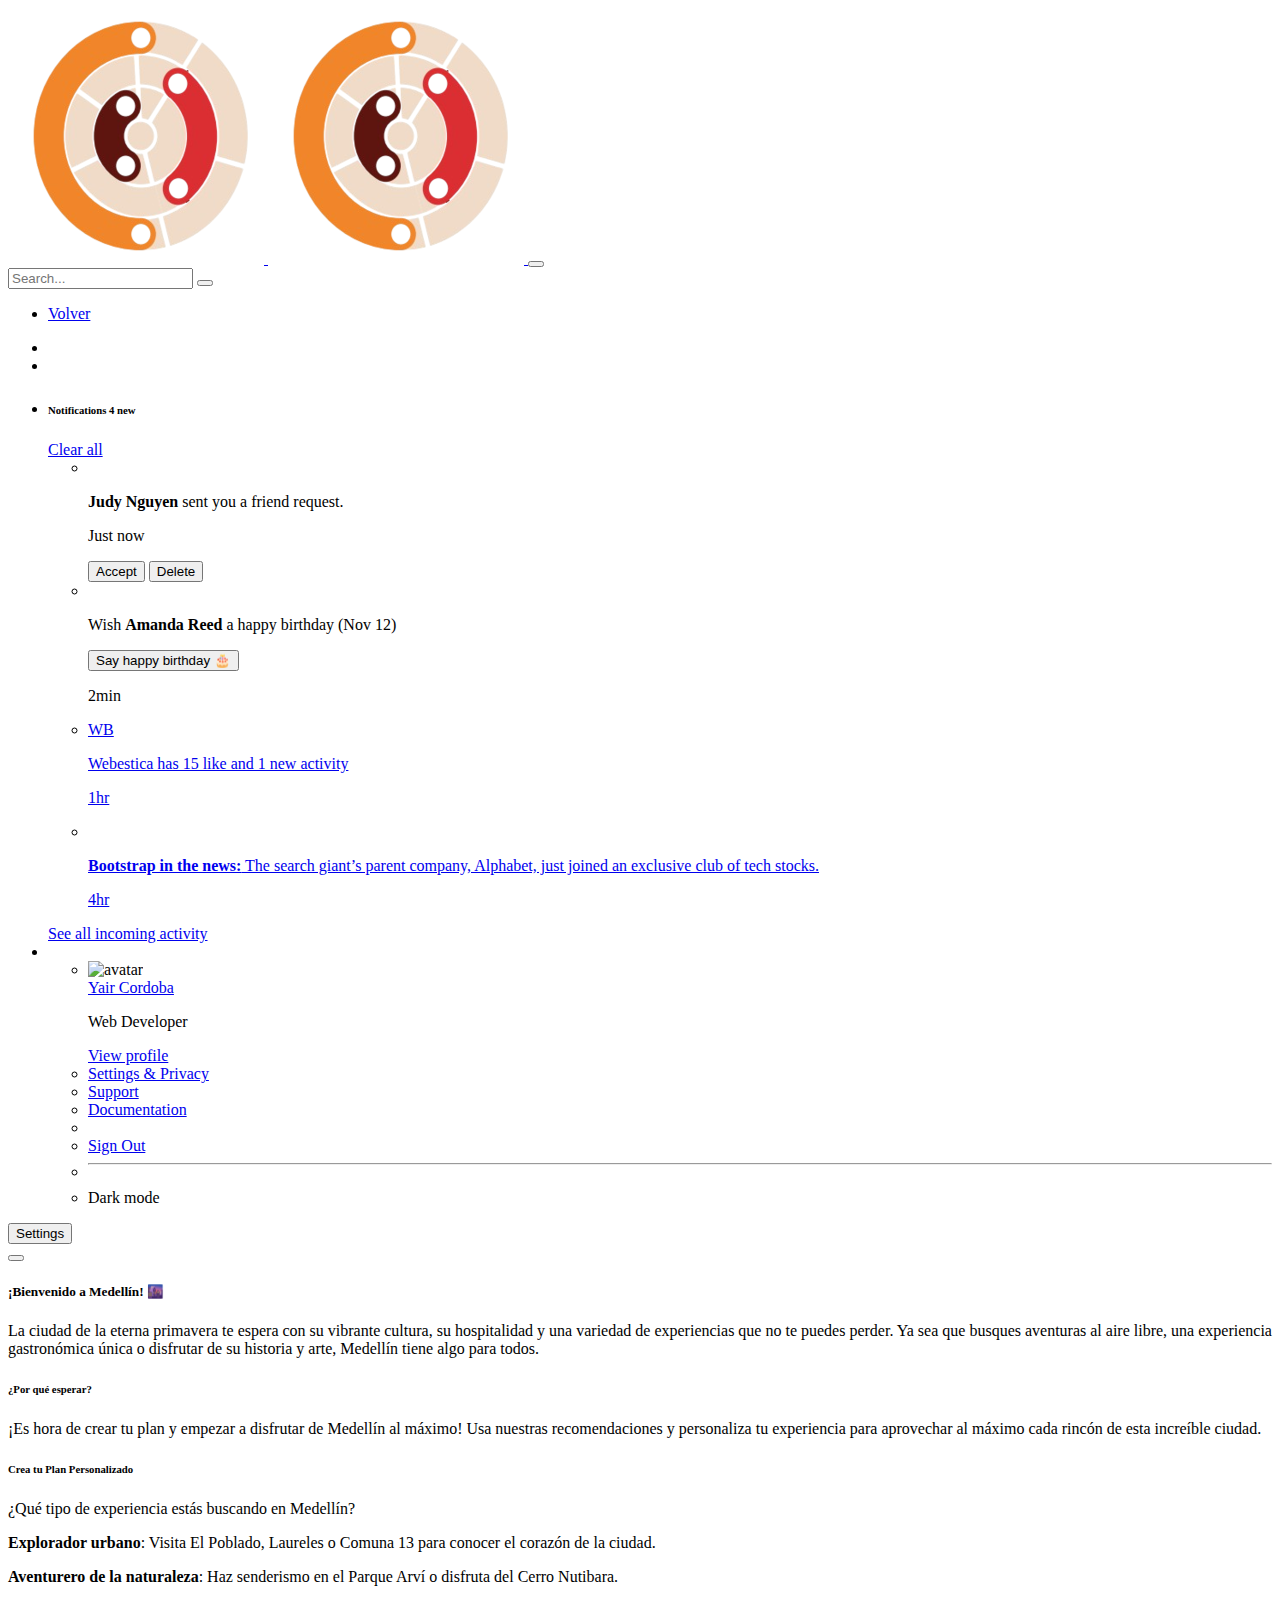
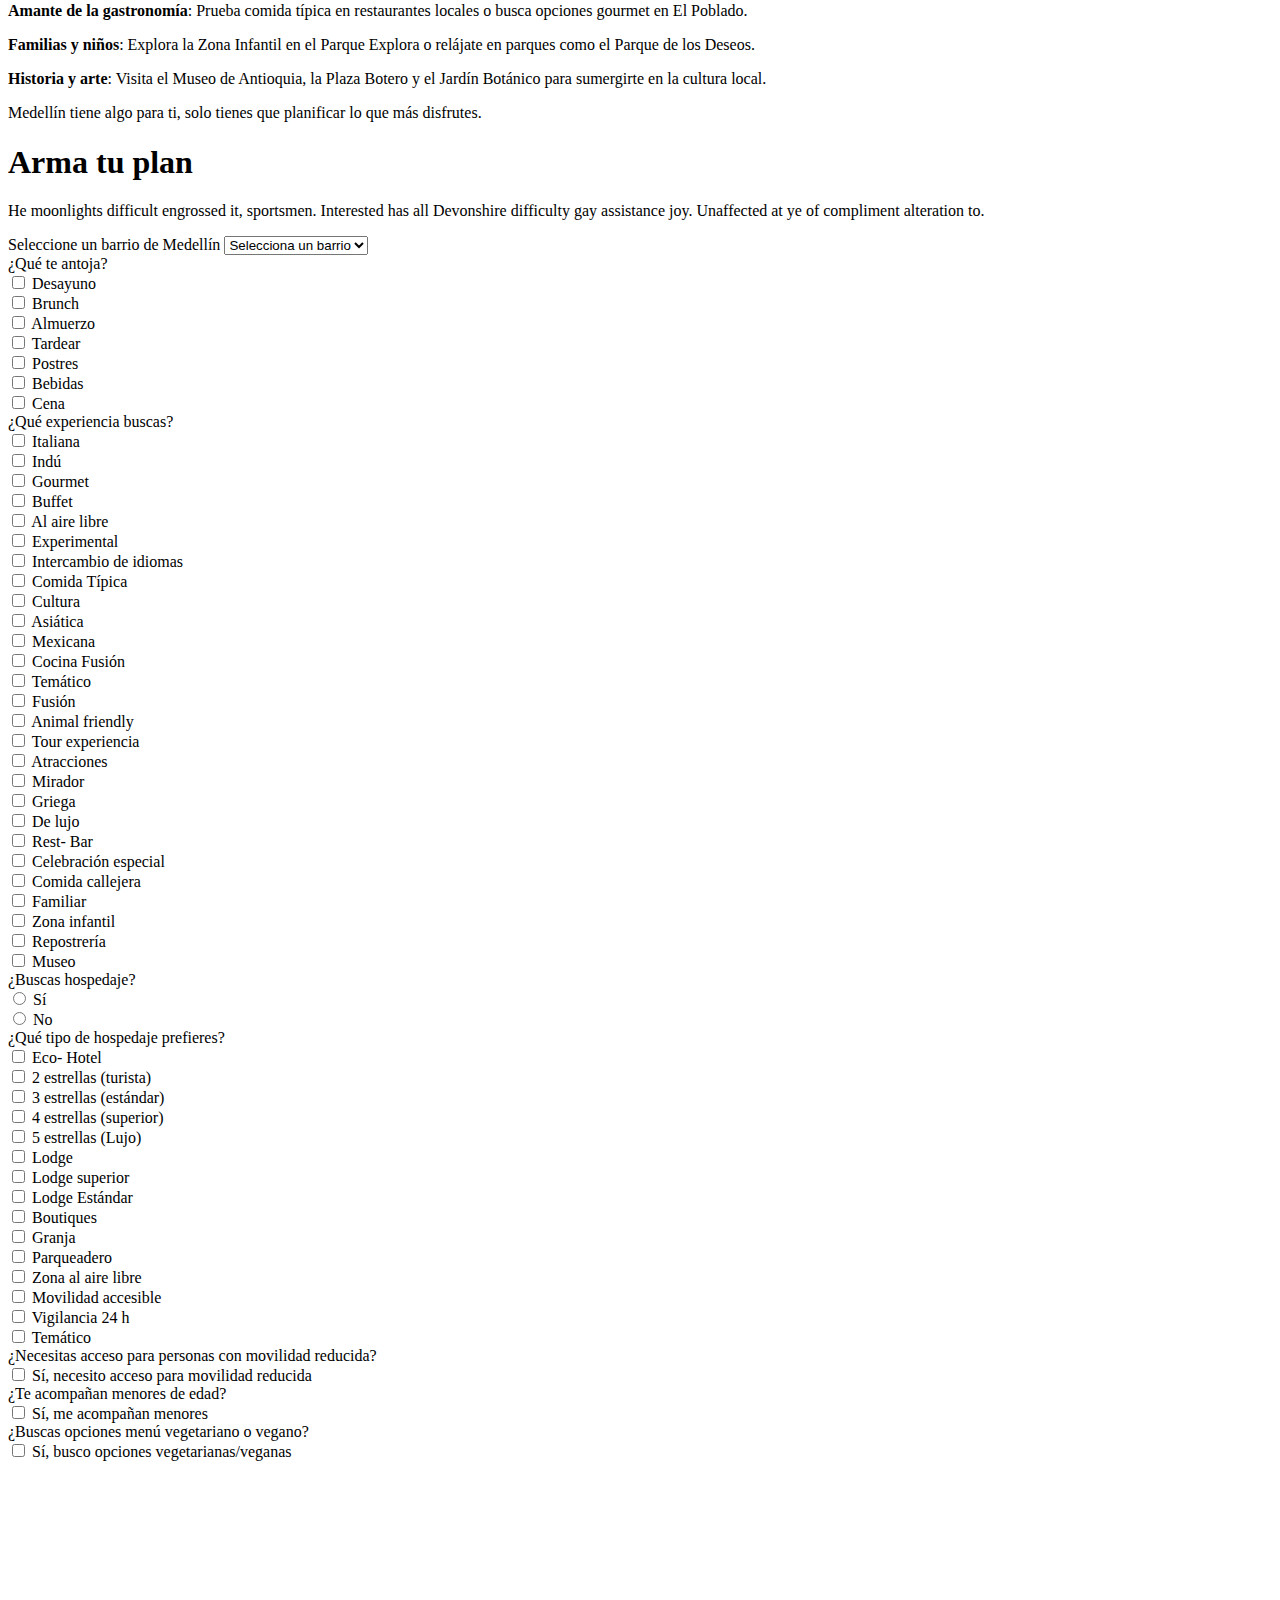
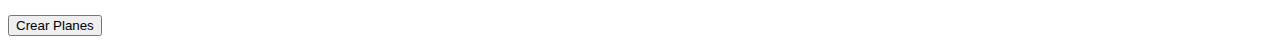
==== settings.html @ 9d6c57d4 "Add files via upload" ====
<!DOCTYPE html>
<html lang="en">

<!-- Mirrored from social.webestica.com/settings.html by HTTrack Website Copier/3.x [XR&CO'2014], Sat, 30 Jul 2022 07:42:07 GMT -->
<head>
	<title>Plan Radar</title>

	<!-- Meta Tags -->
	<meta charset="utf-8">
	<meta name="viewport" content="width=device-width, initial-scale=1, shrink-to-fit=no">
	<meta name="author" content="Webestica.com">
	<meta name="description" content="Bootstrap based News, Magazine and Blog Theme">

	<!-- Favicon -->
	<link rel="shortcut icon" href="image-removebg-preview.ico">

	<!-- Google Font -->
	<link rel="preconnect" href="https://fonts.googleapis.com/">
  <link rel="stylesheet" href="https://fonts.googleapis.com/css2?family=Inter:wght@300;400;500;600;700&amp;display=swap">

	<!-- Plugins CSS -->
	<link rel="stylesheet" type="text/css" href="assets/vendor/font-awesome/css/all.min.css">
	<link rel="stylesheet" type="text/css" href="assets/vendor/bootstrap-icons/bootstrap-icons.css">
	<link rel="stylesheet" type="text/css" href="assets/vendor/choices.js/public/assets/styles/choices.min.css">
  <link rel="stylesheet" type="text/css" href="assets/vendor/dropzone/dist/dropzone.css" />
  <link rel="stylesheet" type="text/css" href="assets/vendor/flatpickr/dist/flatpickr.css" />

  <!-- Theme CSS -->
	<link id="style-switch" rel="stylesheet" type="text/css" href="assets/css/style.css">
    
</head>

<body>

<!-- =======================
Header START -->
<header class="navbar-light fixed-top header-static bg-mode">

	<!-- Logo Nav START -->
	<nav class="navbar navbar-expand-lg">
		<div class="container">
			<!-- Logo START -->
			<a class="navbar-brand" href="admin_dashboard.html">
        <img class="light-mode-item navbar-brand-item" src="image-removebg-preview.ico" alt="logo">
				<img class="dark-mode-item navbar-brand-item" src="image-removebg-preview.ico" alt="logo">
			</a>
			<!-- Logo END -->
			<!-- Responsive navbar toggler -->
			<button class="navbar-toggler ms-auto icon-md btn btn-light p-0" type="button" data-bs-toggle="collapse" data-bs-target="#navbarCollapse" aria-controls="navbarCollapse" aria-expanded="false" aria-label="Toggle navigation">
        <span class="navbar-toggler-animation">
          <span></span>
          <span></span>
          <span></span>
        </span>
      </button>

			<!-- Main navbar START -->
			<div class="collapse navbar-collapse" id="navbarCollapse">

        <!-- Nav Search START -->
        <div class="nav mt-3 mt-lg-0 flex-nowrap align-items-center px-4 px-lg-0">
          <div class="nav-item w-100">
            <form class="rounded position-relative">
              <input class="form-control ps-5 bg-light" type="search" placeholder="Search..." aria-label="Search">
              <button class="btn bg-transparent px-2 py-0 position-absolute top-50 start-0 translate-middle-y" type="submit"><i class="bi bi-search fs-5"> </i></button>
            </form>
          </div>
        </div>
        <!-- Nav Search END -->

				<ul class="navbar-nav navbar-nav-scroll ms-auto">
					<!-- Nav item 1 Demos -->
					<!-- Nav item 2 Pages -->

					<!-- Nav item 4 Mega menu -->
					<li class="nav-item">
						<a class="nav-link" href="admin_dashboard.html">Volver</a>
					</li>
				</ul>
			</div>
			<!-- Main navbar END -->

			<!-- Nav right START -->
			<ul class="nav flex-nowrap align-items-center ms-sm-3 list-unstyled">
				<li class="nav-item ms-2">
				</li>
        <li class="nav-item ms-2">
					<a class="nav-link icon-md btn btn-light p-0" href="settings.html">
						<i class="bi bi-gear-fill fs-6"> </i>
					</a>
				</li>
        <li class="nav-item dropdown ms-2">
					<a class="nav-link icon-md btn btn-light p-0" href="#" id="notifDropdown" role="button" data-bs-toggle="dropdown" aria-expanded="false" data-bs-auto-close="outside">
            <span class="badge-notif animation-blink"></span>
						<i class="bi bi-bell-fill fs-6"> </i>
					</a>
          <div class="dropdown-menu dropdown-animation dropdown-menu-end dropdown-menu-size-md p-0 shadow-lg border-0" aria-labelledby="notifDropdown">
            <div class="card">
              <div class="card-header d-flex justify-content-between align-items-center">
                <h6 class="m-0">Notifications <span class="badge bg-danger bg-opacity-10 text-danger ms-2">4 new</span></h6>
                <a class="small" href="#">Clear all</a>
              </div>
              <div class="card-body p-0">
                <ul class="list-group list-group-flush list-unstyled p-2">
                  <!-- Notif item -->
                  <li>
                    <div class="list-group-item list-group-item-action rounded badge-unread d-flex border-0 mb-1 p-3">
                      <div class="avatar text-center d-none d-sm-inline-block">
                        <img class="avatar-img rounded-circle" src="assets/images/avatar/01.jpg" alt="">
                      </div>
                      <div class="ms-sm-3">
                        <div class=" d-flex">
                        <p class="small mb-2"><b>Judy Nguyen</b> sent you a friend request.</p>
                        <p class="small ms-3 text-nowrap">Just now</p>
                      </div>
                      <div class="d-flex">
                        <button class="btn btn-sm py-1 btn-primary me-2">Accept </button>
                        <button class="btn btn-sm py-1 btn-danger-soft">Delete </button>
                      </div>
                    </div>
                  </div>
                  </li>
                  <!-- Notif item -->
                  <li>
                    <div class="list-group-item list-group-item-action rounded badge-unread d-flex border-0 mb-1 p-3 position-relative">
                      <div class="avatar text-center d-none d-sm-inline-block">
                        <img class="avatar-img rounded-circle" src="assets/images/avatar/02.jpg" alt="">
                      </div>
                      <div class="ms-sm-3 d-flex">
                        <div>
                          <p class="small mb-2">Wish <b>Amanda Reed</b> a happy birthday (Nov 12)</p>
                          <button class="btn btn-sm btn-outline-light py-1 me-2">Say happy birthday 🎂</button>
                        </div>
                        <p class="small ms-3">2min</p>
                      </div>
                    </div>
                  </li>
                  <!-- Notif item -->
                  <li>
                    <a href="#" class="list-group-item list-group-item-action rounded d-flex border-0 mb-1 p-3">
                      <div class="avatar text-center d-none d-sm-inline-block">
                        <div class="avatar-img rounded-circle bg-success"><span class="text-white position-absolute top-50 start-50 translate-middle fw-bold">WB</span></div>
                      </div>
                      <div class="ms-sm-3">
                        <div class="d-flex">
                          <p class="small mb-2">Webestica has 15 like and 1 new activity</p>
                          <p class="small ms-3">1hr</p>
                        </div>
                      </div>
                    </a>
                  </li>
                  <!-- Notif item -->
                  <li>
                    <a href="#" class="list-group-item list-group-item-action rounded d-flex border-0 p-3 mb-1">
                      <div class="avatar text-center d-none d-sm-inline-block">
                        <img class="avatar-img rounded-circle" src="assets/images/logo/12.svg" alt="">
                      </div>
                      <div class="ms-sm-3 d-flex">
                        <p class="small mb-2"><b>Bootstrap in the news:</b> The search giant’s parent company, Alphabet, just joined an exclusive club of tech stocks.</p>
                        <p class="small ms-3">4hr</p>
                      </div>
                    </a>
                  </li>
                </ul>
              </div>
              <div class="card-footer text-center">
                <a href="#" class="btn btn-sm btn-primary-soft">See all incoming activity</a>
              </div>
            </div>
          </div>
				</li>
        <!-- Notification dropdown END -->

        <li class="nav-item ms-2 dropdown">
					<a class="nav-link btn icon-md p-0" href="#" id="profileDropdown" role="button" data-bs-auto-close="outside" data-bs-display="static" data-bs-toggle="dropdown" aria-expanded="false">
						<img class="avatar-img rounded-2" src="assets/images/avatar/07.jpg" alt="">
					</a>
          <ul class="dropdown-menu dropdown-animation dropdown-menu-end pt-3 small me-md-n3" aria-labelledby="profileDropdown">
            <!-- Profile info -->
            <li class="px-3">
              <div class="d-flex align-items-center position-relative">
                <!-- Avatar -->
                <div class="avatar me-3">
                  <img class="avatar-img rounded-circle" src="assets/images/avatar/07.jpg" alt="avatar">
                </div>
                <div>
                  <a class="h6 stretched-link" href="#">Yair Cordoba</a>
                  <p class="small m-0">Web Developer</p>
                </div>
              </div>
              <a class="dropdown-item btn btn-primary-soft btn-sm my-2 text-center" href="#">View profile</a>
            </li>
            <!-- Links -->
            <li><a class="dropdown-item" href="#"><i class="bi bi-gear fa-fw me-2"></i>Settings & Privacy</a></li>
            <li> 
              <a class="dropdown-item" href="#" target="_blank">
                <i class="fa-fw bi bi-life-preserver me-2"></i>Support
              </a> 
            </li>
            <li> 
              <a class="dropdown-item" href="#" target="_blank">
                <i class="fa-fw bi bi-card-text me-2"></i>Documentation
              </a> 
            </li>
            <li class="dropdown-divider"></li>
            <li><a class="dropdown-item bg-danger-soft-hover" href="#"><i class="bi bi-power fa-fw me-2"></i>Sign Out</a></li>
            <li> <hr class="dropdown-divider"></li>
            <!-- Dark mode switch START -->
            <li>
              <div class="modeswitch-wrap" id="darkModeSwitch">
                <div class="modeswitch-item">
                  <div class="modeswitch-icon"></div>
                </div>
                <span>Dark mode</span>
              </div>
            </li> 
            <!-- Dark mode switch END -->
          </ul>
				</li>
			  <!-- Profile START -->
        
			</ul>
			<!-- Nav right END -->
		</div>
	</nav>
	<!-- Logo Nav END -->
</header>
<!-- =======================
Header END -->

<!-- **************** MAIN CONTENT START **************** -->
<main>
  <!-- Container START -->
  <div class="container">
    <div class="row">

      <!-- Sidenav START -->
      <div class="col-lg-3">

        <!-- Advanced filter responsive toggler START -->
				<!-- Divider -->
				<div class="d-flex align-items-center mb-4 d-lg-none">
					<button class="border-0 bg-transparent" type="button" data-bs-toggle="offcanvas" data-bs-target="#offcanvasNavbar" aria-controls="offcanvasNavbar">
						<i class="btn btn-primary fw-bold fa-solid fa-sliders"></i>
            <span class="h6 mb-0 fw-bold d-lg-none ms-2">Settings</span>
					</button>
				</div>
				<!-- Advanced filter responsive toggler END -->

        <nav class="navbar navbar-light navbar-expand-lg mx-0">
          <div class="offcanvas offcanvas-start" tabindex="-1" id="offcanvasNavbar">
            <!-- Offcanvas header -->
						<div class="offcanvas-header">
							<button type="button" class="btn-close text-reset ms-auto" data-bs-dismiss="offcanvas" aria-label="Close"></button>
						</div>

            <!-- Offcanvas body -->
            <div class="offcanvas-body p-0">
              <!-- Card START -->
              <div class="card w-100">
                <!-- Card body START -->
                <div class="card-body">
                  <h5 class="card-title">¡Bienvenido a Medellín! 🌆</h5>
                  <p>La ciudad de la eterna primavera te espera con su vibrante cultura, su hospitalidad y una variedad de experiencias que no te puedes perder. Ya sea que busques aventuras al aire libre, una experiencia gastronómica única o disfrutar de su historia y arte, Medellín tiene algo para todos.</p>
                  <h6>¿Por qué esperar?</h6>
                  <p>¡Es hora de crear tu plan y empezar a disfrutar de Medellín al máximo! Usa nuestras recomendaciones y personaliza tu experiencia para aprovechar al máximo cada rincón de esta increíble ciudad.</p>
                <!-- Side Nav START -->
                  
                <!-- Side Nav END -->

              </div>
              <!-- Card body END -->
              <!-- Card footer -->
              <div class="card-footer text-center py-2">
                <h6>Crea tu Plan Personalizado</h6>
<p>¿Qué tipo de experiencia estás buscando en Medellín?</p>

<p><strong>Explorador urbano</strong>: Visita El Poblado, Laureles o Comuna 13 para conocer el corazón de la ciudad.</p>
<p><strong>Aventurero de la naturaleza</strong>: Haz senderismo en el Parque Arví o disfruta del Cerro Nutibara.</p>
<p><strong>Amante de la gastronomía</strong>: Prueba comida típica en restaurantes locales o busca opciones gourmet en El Poblado.</p>
<p><strong>Familias y niños</strong>: Explora la Zona Infantil en el Parque Explora o relájate en parques como el Parque de los Deseos.</p>
<p><strong>Historia y arte</strong>: Visita el Museo de Antioquia, la Plaza Botero y el Jardín Botánico para sumergirte en la cultura local.</p>

<p>Medellín tiene algo para ti, solo tienes que planificar lo que más disfrutes.</p>

              </div>
              </div>
            <!-- Card END -->
            </div>
            <!-- Offcanvas body -->

            <!-- Helper link START -->
            <!-- Helper link END -->
            <!-- Copyright -->
          
          </div>
        </nav>
      </div>
      <!-- Sidenav END -->

        <!-- Main content START -->
        <div class="col-lg-6 vstack gap-4">
          <!-- Setting Tab content START -->
          <div class="tab-content py-0 mb-0">

            <!-- Account setting tab START -->
            <div class="tab-pane show active fade" id="nav-setting-tab-1">
              <!-- Account settings START -->
              <div class="card mb-4">
                
                <!-- Title START -->
                <div class="card-header border-0 pb-0">
                  <h1 class="h5 card-title">Arma tu plan</h1>
                  <p class="mb-0">He moonlights difficult engrossed it, sportsmen. Interested has all Devonshire difficulty gay assistance joy. Unaffected at ye of compliment alteration to.</p>
                </div>
                <!-- Card header START -->
                <!-- Card body START -->
                <div class="card-body">
                  <!-- Form settings START -->
                  <form class="row g-3">    
                    <!-- Birthday -->
                    <div class="col-sm-6">
                      <label class="form-label">Seleccione un barrio de Medellín</label>
                      <select class="form-select" id="barrios" onchange="mostrarEnMapa()">
                          <option value="">Selecciona un barrio</option>
                          <option value="El Poblado">El Poblado</option>
                          <option value="Laureles">Laureles</option>
                          <option value="Envigado">Envigado</option>
                          <option value="Belen">Belen</option>
                          <option value="Robledo">Robledo</option>
                          <option value="Sabaneta">Sabaneta</option>
                          <option value="Guayabal">Guayabal</option>
                          <option value="Comuna 13">Comuna 13</option>
                          <option value="Centro">Centro</option>
                          <option value="Castilla">Castilla</option>
                      </select>
                  </div>
                    <div class="col-12">
                      <label class="form-label">¿Qué te antoja?</label>
                      <div class="form-check">
                        <input class="form-check-input" type="checkbox" value="Desayuno" id="Desayuno">
                        <label class="form-check-label" for="Desayuno">Desayuno</label>
                      </div>
                      <div class="form-check">
                        <input class="form-check-input" type="checkbox" value="Brunch" id="Brunch">
                        <label class="form-check-label" for="Brunch">Brunch</label>
                      </div>
                      <div class="form-check">
                        <input class="form-check-input" type="checkbox" value="Almuerzo" id="Almuerzo">
                        <label class="form-check-label" for="Almuerzo">Almuerzo</label>
                      </div>
                      <div class="form-check">
                        <input class="form-check-input" type="checkbox" value="Tardear" id="Tardear">
                        <label class="form-check-label" for="Tardear">Tardear</label>
                      </div>
                      <div class="form-check">
                        <input class="form-check-input" type="checkbox" value="Postres" id="Postres">
                        <label class="form-check-label" for="Postres">Postres</label>
                      </div>
                      <div class="form-check">
                        <input class="form-check-input" type="checkbox" value="Bebidas" id="Bebidas">
                        <label class="form-check-label" for="Bebidas">Bebidas</label>
                      </div>
                      <div class="form-check">
                        <input class="form-check-input" type="checkbox" value="Cena" id="Cena">
                        <label class="form-check-label" for="Cena">Cena</label>
                      </div>
                    </div>
                    <div class="col-12">
                      <label class="form-label">¿Qué experiencia buscas?</label>
                      <div class="row">
                        <div class="col-md-4">
                          <div class="form-check">
                            <input class="form-check-input" type="checkbox" value="Italiana" id="Italiana">
                            <label class="form-check-label" for="Italiana">Italiana</label>
                          </div>
                          <div class="form-check">
                            <input class="form-check-input" type="checkbox" value="Indú" id="Indú">
                            <label class="form-check-label" for="Indú">Indú</label>
                          </div>
                          <div class="form-check">
                            <input class="form-check-input" type="checkbox" value="Gourmet" id="Gourmet">
                            <label class="form-check-label" for="Gourmet">Gourmet</label>
                          </div>
                          <div class="form-check">
                            <input class="form-check-input" type="checkbox" value="Buffet" id="Buffet">
                            <label class="form-check-label" for="Buffet">Buffet</label>
                          </div>
                          <div class="form-check">
                            <input class="form-check-input" type="checkbox" value="Al aire libre" id="AlAireLibre">
                            <label class="form-check-label" for="AlAireLibre">Al aire libre</label>
                          </div>
                          <div class="form-check">
                            <input class="form-check-input" type="checkbox" value="Experimental" id="Experimental">
                            <label class="form-check-label" for="Experimental">Experimental</label>
                          </div>
                          <div class="form-check">
                            <input class="form-check-input" type="checkbox" value="Intercambio de idiomas" id="IntercambioDeIdiomas">
                            <label class="form-check-label" for="IntercambioDeIdiomas">Intercambio de idiomas</label>
                          </div>
                          <div class="form-check">
                            <input class="form-check-input" type="checkbox" value="Comida Típica" id="ComidaTipica">
                            <label class="form-check-label" for="ComidaTipica">Comida Típica</label>
                          </div>
                          <div class="form-check">
                            <input class="form-check-input" type="checkbox" value="Cultura" id="Cultura">
                            <label class="form-check-label" for="Cultura">Cultura</label>
                          </div>
                        </div>
                    
                        <div class="col-md-4">
                          <div class="form-check">
                            <input class="form-check-input" type="checkbox" value="Asiática" id="Asiatica">
                            <label class="form-check-label" for="Asiatica">Asiática</label>
                          </div>
                          <div class="form-check">
                            <input class="form-check-input" type="checkbox" value="Mexicana" id="Mexicana">
                            <label class="form-check-label" for="Mexicana">Mexicana</label>
                          </div>
                          <div class="form-check">
                            <input class="form-check-input" type="checkbox" value="Cocina Fusión" id="CocinaFusion">
                            <label class="form-check-label" for="CocinaFusion">Cocina Fusión</label>
                          </div>
                          <div class="form-check">
                            <input class="form-check-input" type="checkbox" value="Temático" id="Tematico">
                            <label class="form-check-label" for="Tematico">Temático</label>
                          </div>
                          <div class="form-check">
                            <input class="form-check-input" type="checkbox" value="Fusión" id="Fusion">
                            <label class="form-check-label" for="Fusion">Fusión</label>
                          </div>
                          <div class="form-check">
                            <input class="form-check-input" type="checkbox" value="Animal friendly" id="AnimalFriendly">
                            <label class="form-check-label" for="AnimalFriendly">Animal friendly</label>
                          </div>
                          <div class="form-check">
                            <input class="form-check-input" type="checkbox" value="Tour experiencia" id="TourExperiencia">
                            <label class="form-check-label" for="TourExperiencia">Tour experiencia</label>
                          </div>
                          <div class="form-check">
                            <input class="form-check-input" type="checkbox" value="Atracciones" id="Atracciones">
                            <label class="form-check-label" for="Atracciones">Atracciones</label>
                          </div>
                          <div class="form-check">
                            <input class="form-check-input" type="checkbox" value="Mirador" id="Mirador">
                            <label class="form-check-label" for="Mirador">Mirador</label>
                          </div>
                        </div>
                    
                        <div class="col-md-4">
                          <div class="form-check">
                            <input class="form-check-input" type="checkbox" value="Griega" id="Griega">
                            <label class="form-check-label" for="Griega">Griega</label>
                          </div>
                          <div class="form-check">
                            <input class="form-check-input" type="checkbox" value="De lujo" id="DeLujo">
                            <label class="form-check-label" for="DeLujo">De lujo</label>
                          </div>
                          <div class="form-check">
                            <input class="form-check-input" type="checkbox" value="Rest- Bar" id="RestBar">
                            <label class="form-check-label" for="RestBar">Rest- Bar</label>
                          </div>
                          <div class="form-check">
                            <input class="form-check-input" type="checkbox" value="Celebración especial" id="CelebracionEspecial">
                            <label class="form-check-label" for="CelebracionEspecial">Celebración especial</label>
                          </div>
                          <div class="form-check">
                            <input class="form-check-input" type="checkbox" value="Comida callejera" id="ComidaCallejera">
                            <label class="form-check-label" for="ComidaCallejera">Comida callejera</label>
                          </div>
                          <div class="form-check">
                            <input class="form-check-input" type="checkbox" value="Familiar" id="Familiar">
                            <label class="form-check-label" for="Familiar">Familiar</label>
                          </div>
                          <div class="form-check">
                            <input class="form-check-input" type="checkbox" value="Zona infantil" id="ZonaInfantil">
                            <label class="form-check-label" for="ZonaInfantil">Zona infantil</label>
                          </div>
                          <div class="form-check">
                            <input class="form-check-input" type="checkbox" value="Repostrería" id="Repostreria">
                            <label class="form-check-label" for="Repostreria">Repostrería</label>
                          </div>
                          <div class="form-check">
                            <input class="form-check-input" type="checkbox" value="Museo" id="Museo">
                            <label class="form-check-label" for="Museo">Museo</label>
                          </div>
                        </div>
                      </div>
                    </div>
                    <div class="col-12">
                      <label class="form-label">¿Buscas hospedaje?</label>
                      <div class="form-check">
                        <input class="form-check-input" type="radio" name="hospedaje" id="hospedajeSi" value="Si">
                        <label class="form-check-label" for="hospedajeSi">Sí</label>
                      </div>
                      <div class="form-check">
                        <input class="form-check-input" type="radio" name="hospedaje" id="hospedajeNo" value="No">
                        <label class="form-check-label" for="hospedajeNo">No</label>
                      </div>
                    </div>
                    <div class="col-12">
                      <label class="form-label">¿Qué tipo de hospedaje prefieres?</label>
                      <div class="row">
                        <div class="col-md-4">
                          <div class="form-check">
                            <input class="form-check-input" type="checkbox" value="Eco- Hotel" id="ecoHotel">
                            <label class="form-check-label" for="ecoHotel">Eco- Hotel</label>
                          </div>
                          <div class="form-check">
                            <input class="form-check-input" type="checkbox" value="2 estrellas (turista)" id="2Estrellas">
                            <label class="form-check-label" for="2Estrellas">2 estrellas (turista)</label>
                          </div>
                          <div class="form-check">
                            <input class="form-check-input" type="checkbox" value="3 estrellas (estandar)" id="3Estrellas">
                            <label class="form-check-label" for="3Estrellas">3 estrellas (estándar)</label>
                          </div>
                          <div class="form-check">
                            <input class="form-check-input" type="checkbox" value="4 estrellas (superior)" id="4Estrellas">
                            <label class="form-check-label" for="4Estrellas">4 estrellas (superior)</label>
                          </div>
                          <div class="form-check">
                            <input class="form-check-input" type="checkbox" value="5 estrellas (Lujo)" id="5Estrellas">
                            <label class="form-check-label" for="5Estrellas">5 estrellas (Lujo)</label>
                          </div>
                        </div>
                        <div class="col-md-4">
                          <div class="form-check">
                            <input class="form-check-input" type="checkbox" value="Lodge" id="lodge">
                            <label class="form-check-label" for="lodge">Lodge</label>
                          </div>
                          <div class="form-check">
                            <input class="form-check-input" type="checkbox" value="Lodge superior" id="lodgeSuperior">
                            <label class="form-check-label" for="lodgeSuperior">Lodge superior</label>
                          </div>
                          <div class="form-check">
                            <input class="form-check-input" type="checkbox" value="Lodge Estándar" id="lodgeEstandar">
                            <label class="form-check-label" for="lodgeEstandar">Lodge Estándar</label>
                          </div>
                          <div class="form-check">
                            <input class="form-check-input" type="checkbox" value="Boutiques" id="boutiques">
                            <label class="form-check-label" for="boutiques">Boutiques</label>
                          </div>
                          <div class="form-check">
                            <input class="form-check-input" type="checkbox" value="Granja" id="granja">
                            <label class="form-check-label" for="granja">Granja</label>
                          </div>
                        </div>
                        <div class="col-md-4">
                          <div class="form-check">
                            <input class="form-check-input" type="checkbox" value="Parqueadero" id="parqueadero">
                            <label class="form-check-label" for="parqueadero">Parqueadero</label>
                          </div>
                          <div class="form-check">
                            <input class="form-check-input" type="checkbox" value="Zona al aire libre" id="zonaAireLibre">
                            <label class="form-check-label" for="zonaAireLibre">Zona al aire libre</label>
                          </div>
                          <div class="form-check">
                            <input class="form-check-input" type="checkbox" value="Movilidad accesible" id="movilidadAccesible">
                            <label class="form-check-label" for="movilidadAccesible">Movilidad accesible</label>
                          </div>
                          <div class="form-check">
                            <input class="form-check-input" type="checkbox" value="Vigilancia 24 h" id="vigilancia24h">
                            <label class="form-check-label" for="vigilancia24h">Vigilancia 24 h</label>
                          </div>
                          <div class="form-check">
                            <input class="form-check-input" type="checkbox" value="Temático" id="tematico">
                            <label class="form-check-label" for="tematico">Temático</label>
                          </div>
                        </div>
                      </div>
                    </div>
                     
                                        
                    <!-- Allow checkbox -->
                    <div class="col-12">
                      <label class="form-label">¿Necesitas acceso para personas con movilidad reducida?</label>
                      <div class="form-check">
                        <input class="form-check-input" type="checkbox" value="AccesoMovilidad" id="AccesoMovilidad">
                        <label class="form-check-label" for="AccesoMovilidad">Sí, necesito acceso para movilidad reducida</label>
                      </div>
                    </div>
                    
                    <div class="col-12">
                      <label class="form-label">¿Te acompañan menores de edad?</label>
                      <div class="form-check">
                        <input class="form-check-input" type="checkbox" value="MenoresEdad" id="MenoresEdad">
                        <label class="form-check-label" for="MenoresEdad">Sí, me acompañan menores</label>
                      </div>
                    </div>
                    
                    <div class="col-12">
                      <label class="form-label">¿Buscas opciones menú vegetariano o vegano?</label>
                      <div class="form-check">
                        <input class="form-check-input" type="checkbox" value="VeganoVegetariano" id="VeganoVegetariano">
                        <label class="form-check-label" for="VeganoVegetariano">Sí, busco opciones vegetarianas/veganas</label>
                      </div>
                    </div>
          
                  <!-- Mapa con iframe -->
                  <div class="col-sm-12 col-xl-6">
                      <div class="bg-light rounded h-500 p-4">
                          <iframe id="google-map" class="position-relative rounded w-100 h-100"
                              src="https://www.google.com/maps/embed?pb=!1m18!1m12!1m3!1d3947.412113542764!2d-75.56476279999999!3d6.25184!2m3!1f0!2f0!3f0!3m2!1i1024!2i768!4f13.1!3m3!1m2!1s0x8e42d0eb30b01751%3A0x441c5d474f6db507!2sMedell%C3%ADn%2C%20Antioquia%2C%20Colombia!5e0!3m2!1sen!2sus!4v1675776760977!5m2!1sen!2sus"
                              frameborder="0" style="border:0;" allowfullscreen="" aria-hidden="false" tabindex="0"></iframe>
                      </div>
                  </div>
              </div>
          
              <!-- Script para actualizar el iframe -->
              <script>
                  // Función que actualiza el mapa con el barrio seleccionado
                  function mostrarEnMapa() {
                      const barrioSeleccionado = document.getElementById("barrios").value;
          
                      // Definir las coordenadas de los barrios de Medellín
                      const barrios = {
                          "El Poblado": "6.2088,-75.5697",
                          "Laureles": "6.2500,-75.5895",
                          "Envigado": "6.1700,-75.5819",
                          "Belen": "6.2286,-75.5736",
                          "Robledo": "6.3100,-75.5635",
                          "Sabaneta": "6.1600,-75.6102",
                          "Guayabal": "6.2047,-75.5740",
                          "Comuna 13": "6.2550,-75.5889",
                          "Centro": "6.2442,-75.5747",
                          "Castilla": "6.2884,-75.5584"
                      };
          
                      // Si se seleccionó un barrio, actualizar el iframe
                      if (barrios[barrioSeleccionado]) {
                          const coords = barrios[barrioSeleccionado].split(',');
          
                          // URL del iframe con la ubicación del barrio seleccionado
                          const iframeUrl = `https://www.google.com/maps/embed?pb=!1m18!1m12!1m3!1d3947.412113542764!2d${coords[1]}!3d${coords[0]}!2m3!1f0!2f0!3f0!3m2!1i1024!2i768!4f13.1!3m3!1m2!1s0x8e42d0eb30b01751%3A0x441c5d474f6db507!2s${encodeURIComponent(barrioSeleccionado)}!5e0!3m2!1sen!2sus!4v1675776760977!5m2!1sen!2sus`;
          
                          // Actualiza el src del iframe
                          document.getElementById("google-map").src = iframeUrl;
                      }
                  }
              </script>
                    <!-- Button  -->
                    <div class="col-12 text-end">
                      <button type="submit" class="btn btn-primary mb-0">Crear Planes</button>
                    </div>
                  </form>
                  <!-- Settings END -->
                </div>
              </div>
              <!-- Card END -->
            </div>
            <!-- Account setting tab END -->

            <!-- Notification tab START -->
            
              <!-- Card body END -->
              <!-- Button save -->
              <div class="card-footer pt-0 text-end border-0">
                
              </div>
            </div>
              <!-- Notification END -->
            </div>
            <!-- Notification tab END -->

            
</div>
<!-- Modal login activity END -->

  <!-- =======================
JS libraries, plugins and custom scripts -->

<!-- Bootstrap JS -->
<script src="assets/vendor/bootstrap/dist/js/bootstrap.bundle.min.js"></script>

<!-- Vendors -->
<script src="assets/vendor/choices.js/public/assets/scripts/choices.min.js"></script>
<script src="assets/vendor/dropzone/dist/dropzone.js"></script>
<script src="assets/vendor/flatpickr/dist/flatpickr.min.js"></script>
<script src="assets/vendor/pswmeter/pswmeter.min.js"></script>

<!-- Template Functions -->
<script src="assets/js/functions.js"></script>
  
</body>

<!-- Mirrored from social.webestica.com/settings.html by HTTrack Website Copier/3.x [XR&CO'2014], Sat, 30 Jul 2022 07:42:08 GMT -->
</html>
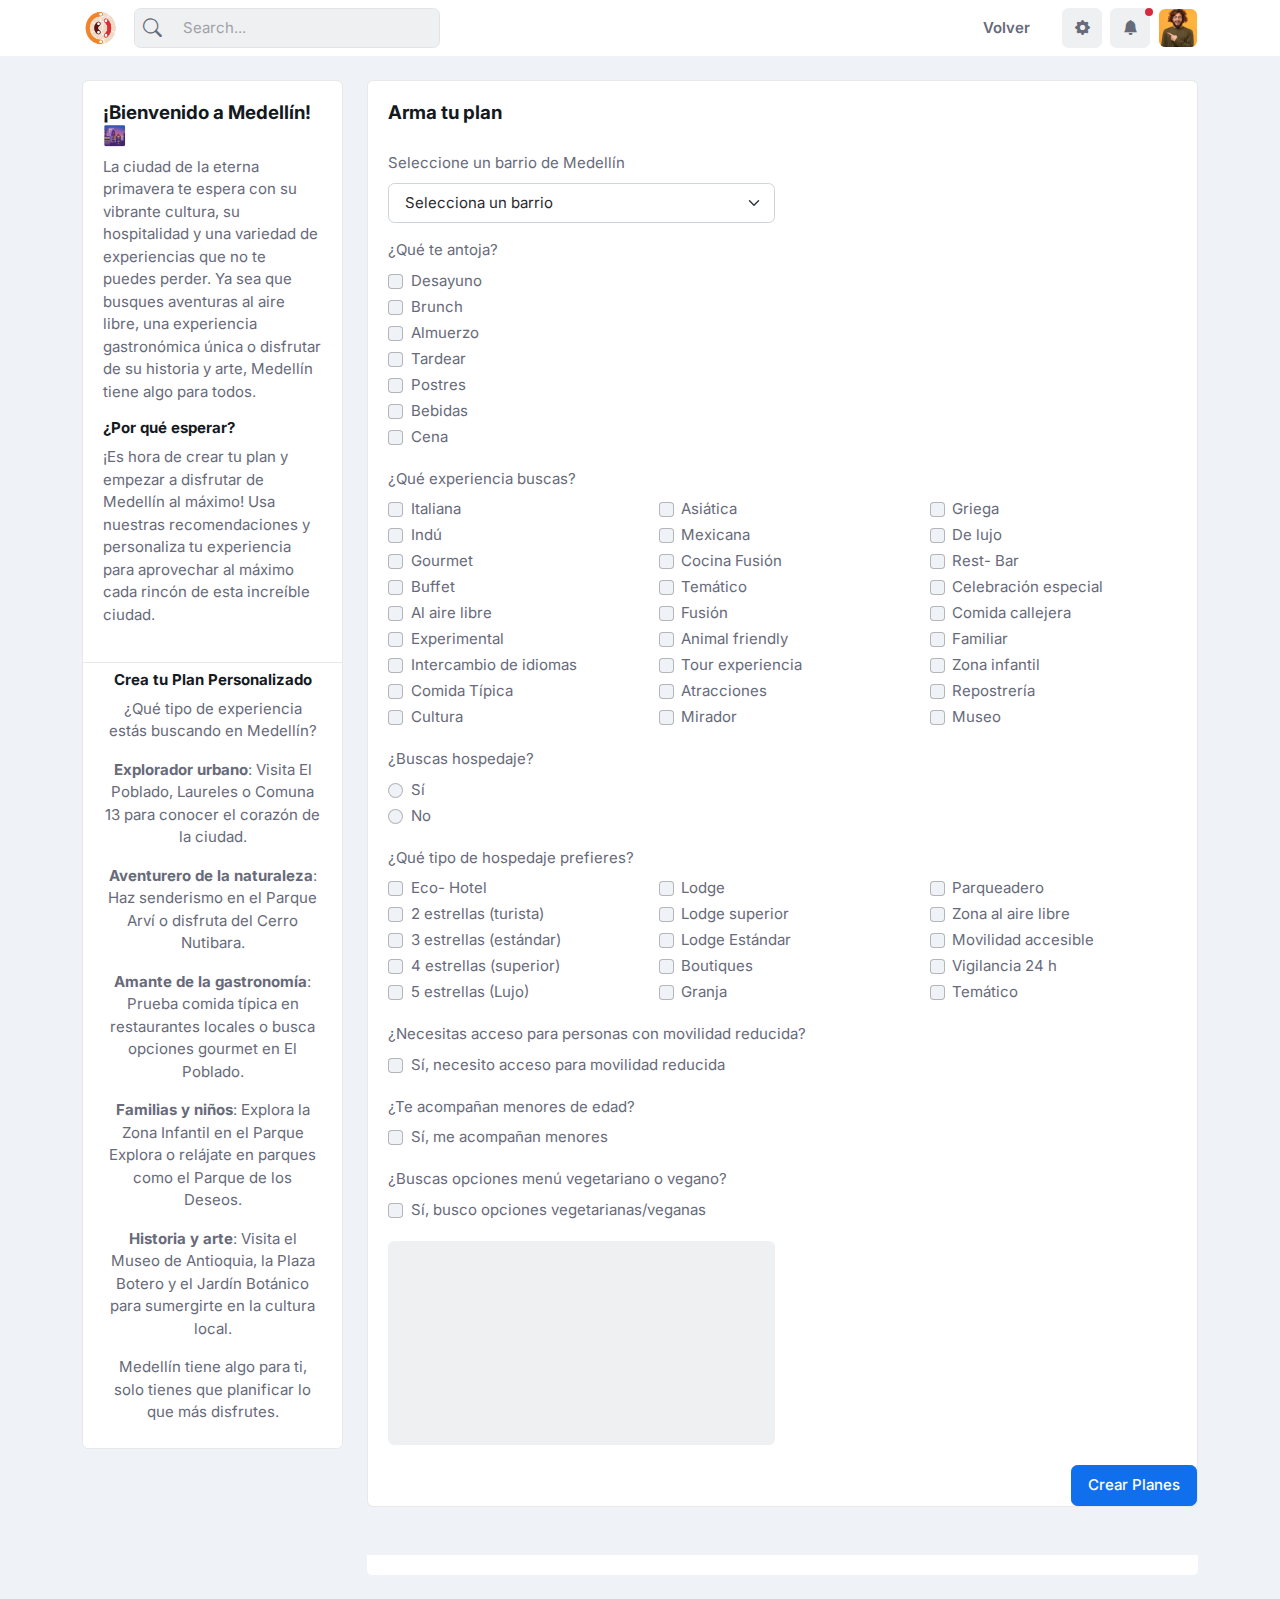
==== commit 1cea7d3e: "Update settings.html" ====
--- a/settings.html
+++ b/settings.html
@@ -311,7 +311,7 @@
                 <!-- Title START -->
                 <div class="card-header border-0 pb-0">
                   <h1 class="h5 card-title">Arma tu plan</h1>
-                  <p class="mb-0">He moonlights difficult engrossed it, sportsmen. Interested has all Devonshire difficulty gay assistance joy. Unaffected at ye of compliment alteration to.</p>
+                  <p class="mb-0"></p>
                 </div>
                 <!-- Card header START -->
                 <!-- Card body START -->
@@ -684,4 +684,4 @@
 </body>
 
 <!-- Mirrored from social.webestica.com/settings.html by HTTrack Website Copier/3.x [XR&CO'2014], Sat, 30 Jul 2022 07:42:08 GMT -->
-</html>+</html>
--- a/assets/vendor/font-awesome/css/all.min.css
+++ b/assets/vendor/font-awesome/css/all.min.css
@@ -0,0 +1,6 @@
+/*!
+ * Font Awesome Free 6.1.1 by @fontawesome - https://fontawesome.com
+ * License - https://fontawesome.com/license/free (Icons: CC BY 4.0, Fonts: SIL OFL 1.1, Code: MIT License)
+ * Copyright 2022 Fonticons, Inc.
+ */
+.fa{font-family:var(--fa-style-family,"Font Awesome 6 Free");font-weight:var(--fa-style,900)}.fa,.fa-brands,.fa-duotone,.fa-light,.fa-regular,.fa-solid,.fa-thin,.fab,.fad,.fal,.far,.fas,.fat{-moz-osx-font-smoothing:grayscale;-webkit-font-smoothing:antialiased;display:var(--fa-display,inline-block);font-style:normal;font-variant:normal;line-height:1;text-rendering:auto}.fa-1x{font-size:1em}.fa-2x{font-size:2em}.fa-3x{font-size:3em}.fa-4x{font-size:4em}.fa-5x{font-size:5em}.fa-6x{font-size:6em}.fa-7x{font-size:7em}.fa-8x{font-size:8em}.fa-9x{font-size:9em}.fa-10x{font-size:10em}.fa-2xs{font-size:.625em;line-height:.1em;vertical-align:.225em}.fa-xs{font-size:.75em;line-height:.08333em;vertical-align:.125em}.fa-sm{font-size:.875em;line-height:.07143em;vertical-align:.05357em}.fa-lg{font-size:1.25em;line-height:.05em;vertical-align:-.075em}.fa-xl{font-size:1.5em;line-height:.04167em;vertical-align:-.125em}.fa-2xl{font-size:2em;line-height:.03125em;vertical-align:-.1875em}.fa-fw{text-align:center;width:1.25em}.fa-ul{list-style-type:none;margin-left:var(--fa-li-margin,2.5em);padding-left:0}.fa-ul>li{position:relative}.fa-li{left:calc(var(--fa-li-width, 2em)*-1);position:absolute;text-align:center;width:var(--fa-li-width,2em);line-height:inherit}.fa-border{border-radius:var(--fa-border-radius,.1em);border:var(--fa-border-width,.08em) var(--fa-border-style,solid) var(--fa-border-color,#eee);padding:var(--fa-border-padding,.2em .25em .15em)}.fa-pull-left{float:left;margin-right:var(--fa-pull-margin,.3em)}.fa-pull-right{float:right;margin-left:var(--fa-pull-margin,.3em)}.fa-beat{-webkit-animation-name:fa-beat;animation-name:fa-beat;-webkit-animation-delay:var(--fa-animation-delay,0);animation-delay:var(--fa-animation-delay,0);-webkit-animation-direction:var(--fa-animation-direction,normal);animation-direction:var(--fa-animation-direction,normal);-webkit-animation-duration:var(--fa-animation-duration,1s);animation-duration:var(--fa-animation-duration,1s);-webkit-animation-iteration-count:var(--fa-animation-iteration-count,infinite);animation-iteration-count:var(--fa-animation-iteration-count,infinite);-webkit-animation-timing-function:var(--fa-animation-timing,ease-in-out);animation-timing-function:var(--fa-animation-timing,ease-in-out)}.fa-bounce{-webkit-animation-name:fa-bounce;animation-name:fa-bounce;-webkit-animation-delay:var(--fa-animation-delay,0);animation-delay:var(--fa-animation-delay,0);-webkit-animation-direction:var(--fa-animation-direction,normal);animation-direction:var(--fa-animation-direction,normal);-webkit-animation-duration:var(--fa-animation-duration,1s);animation-duration:var(--fa-animation-duration,1s);-webkit-animation-iteration-count:var(--fa-animation-iteration-count,infinite);animation-iteration-count:var(--fa-animation-iteration-count,infinite);-webkit-animation-timing-function:var(--fa-animation-timing,cubic-bezier(.28,.84,.42,1));animation-timing-function:var(--fa-animation-timing,cubic-bezier(.28,.84,.42,1))}.fa-fade{-webkit-animation-name:fa-fade;animation-name:fa-fade;-webkit-animation-iteration-count:var(--fa-animation-iteration-count,infinite);animation-iteration-count:var(--fa-animation-iteration-count,infinite);-webkit-animation-timing-function:var(--fa-animation-timing,cubic-bezier(.4,0,.6,1));animation-timing-function:var(--fa-animation-timing,cubic-bezier(.4,0,.6,1))}.fa-beat-fade,.fa-fade{-webkit-animation-delay:var(--fa-animation-delay,0);animation-delay:var(--fa-animation-delay,0);-webkit-animation-direction:var(--fa-animation-direction,normal);animation-direction:var(--fa-animation-direction,normal);-webkit-animation-duration:var(--fa-animation-duration,1s);animation-duration:var(--fa-animation-duration,1s)}.fa-beat-fade{-webkit-animation-name:fa-beat-fade;animation-name:fa-beat-fade;-webkit-animation-iteration-count:var(--fa-animation-iteration-count,infinite);animation-iteration-count:var(--fa-animation-iteration-count,infinite);-webkit-animation-timing-function:var(--fa-animation-timing,cubic-bezier(.4,0,.6,1));animation-timing-function:var(--fa-animation-timing,cubic-bezier(.4,0,.6,1))}.fa-flip{-webkit-animation-name:fa-flip;animation-name:fa-flip;-webkit-animation-delay:var(--fa-animation-delay,0);animation-delay:var(--fa-animation-delay,0);-webkit-animation-direction:var(--fa-animation-direction,normal);animation-direction:var(--fa-animation-direction,normal);-webkit-animation-duration:var(--fa-animation-duration,1s);animation-duration:var(--fa-animation-duration,1s);-webkit-animation-iteration-count:var(--fa-animation-iteration-count,infinite);animation-iteration-count:var(--fa-animation-iteration-count,infinite);-webkit-animation-timing-function:var(--fa-animation-timing,ease-in-out);animation-timing-function:var(--fa-animation-timing,ease-in-out)}.fa-shake{-webkit-animation-name:fa-shake;animation-name:fa-shake;-webkit-animation-duration:var(--fa-animation-duration,1s);animation-duration:var(--fa-animation-duration,1s);-webkit-animation-iteration-count:var(--fa-animation-iteration-count,infinite);animation-iteration-count:var(--fa-animation-iteration-count,infinite);-webkit-animation-timing-function:var(--fa-animation-timing,linear);animation-timing-function:var(--fa-animation-timing,linear)}.fa-shake,.fa-spin{-webkit-animation-delay:var(--fa-animation-delay,0);animation-delay:var(--fa-animation-delay,0);-webkit-animation-direction:var(--fa-animation-direction,normal);animation-direction:var(--fa-animation-direction,normal)}.fa-spin{-webkit-animation-name:fa-spin;animation-name:fa-spin;-webkit-animation-duration:var(--fa-animation-duration,2s);animation-duration:var(--fa-animation-duration,2s);-webkit-animation-iteration-count:var(--fa-animation-iteration-count,infinite);animation-iteration-count:var(--fa-animation-iteration-count,infinite);-webkit-animation-timing-function:var(--fa-animation-timing,linear);animation-timing-function:var(--fa-animation-timing,linear)}.fa-spin-reverse{--fa-animation-direction:reverse}.fa-pulse,.fa-spin-pulse{-webkit-animation-name:fa-spin;animation-name:fa-spin;-webkit-animation-direction:var(--fa-animation-direction,normal);animation-direction:var(--fa-animation-direction,normal);-webkit-animation-duration:var(--fa-animation-duration,1s);animation-duration:var(--fa-animation-duration,1s);-webkit-animation-iteration-count:var(--fa-animation-iteration-count,infinite);animation-iteration-count:var(--fa-animation-iteration-count,infinite);-webkit-animation-timing-function:var(--fa-animation-timing,steps(8));animation-timing-function:var(--fa-animation-timing,steps(8))}@media (prefers-reduced-motion:reduce){.fa-beat,.fa-beat-fade,.fa-bounce,.fa-fade,.fa-flip,.fa-pulse,.fa-shake,.fa-spin,.fa-spin-pulse{-webkit-animation-delay:-1ms;animation-delay:-1ms;-webkit-animation-duration:1ms;animation-duration:1ms;-webkit-animation-iteration-count:1;animation-iteration-count:1;transition-delay:0s;transition-duration:0s}}@-webkit-keyframes fa-beat{0%,90%{-webkit-transform:scale(1);transform:scale(1)}45%{-webkit-transform:scale(var(--fa-beat-scale,1.25));transform:scale(var(--fa-beat-scale,1.25))}}@keyframes fa-beat{0%,90%{-webkit-transform:scale(1);transform:scale(1)}45%{-webkit-transform:scale(var(--fa-beat-scale,1.25));transform:scale(var(--fa-beat-scale,1.25))}}@-webkit-keyframes fa-bounce{0%{-webkit-transform:scale(1) translateY(0);transform:scale(1) translateY(0)}10%{-webkit-transform:scale(var(--fa-bounce-start-scale-x,1.1),var(--fa-bounce-start-scale-y,.9)) translateY(0);transform:scale(var(--fa-bounce-start-scale-x,1.1),var(--fa-bounce-start-scale-y,.9)) translateY(0)}30%{-webkit-transform:scale(var(--fa-bounce-jump-scale-x,.9),var(--fa-bounce-jump-scale-y,1.1)) translateY(var(--fa-bounce-height,-.5em));transform:scale(var(--fa-bounce-jump-scale-x,.9),var(--fa-bounce-jump-scale-y,1.1)) translateY(var(--fa-bounce-height,-.5em))}50%{-webkit-transform:scale(var(--fa-bounce-land-scale-x,1.05),var(--fa-bounce-land-scale-y,.95)) translateY(0);transform:scale(var(--fa-bounce-land-scale-x,1.05),var(--fa-bounce-land-scale-y,.95)) translateY(0)}57%{-webkit-transform:scale(1) translateY(var(--fa-bounce-rebound,-.125em));transform:scale(1) translateY(var(--fa-bounce-rebound,-.125em))}64%{-webkit-transform:scale(1) translateY(0);transform:scale(1) translateY(0)}to{-webkit-transform:scale(1) translateY(0);transform:scale(1) translateY(0)}}@keyframes fa-bounce{0%{-webkit-transform:scale(1) translateY(0);transform:scale(1) translateY(0)}10%{-webkit-transform:scale(var(--fa-bounce-start-scale-x,1.1),var(--fa-bounce-start-scale-y,.9)) translateY(0);transform:scale(var(--fa-bounce-start-scale-x,1.1),var(--fa-bounce-start-scale-y,.9)) translateY(0)}30%{-webkit-transform:scale(var(--fa-bounce-jump-scale-x,.9),var(--fa-bounce-jump-scale-y,1.1)) translateY(var(--fa-bounce-height,-.5em));transform:scale(var(--fa-bounce-jump-scale-x,.9),var(--fa-bounce-jump-scale-y,1.1)) translateY(var(--fa-bounce-height,-.5em))}50%{-webkit-transform:scale(var(--fa-bounce-land-scale-x,1.05),var(--fa-bounce-land-scale-y,.95)) translateY(0);transform:scale(var(--fa-bounce-land-scale-x,1.05),var(--fa-bounce-land-scale-y,.95)) translateY(0)}57%{-webkit-transform:scale(1) translateY(var(--fa-bounce-rebound,-.125em));transform:scale(1) translateY(var(--fa-bounce-rebound,-.125em))}64%{-webkit-transform:scale(1) translateY(0);transform:scale(1) translateY(0)}to{-webkit-transform:scale(1) translateY(0);transform:scale(1) translateY(0)}}@-webkit-keyframes fa-fade{50%{opacity:var(--fa-fade-opacity,.4)}}@keyframes fa-fade{50%{opacity:var(--fa-fade-opacity,.4)}}@-webkit-keyframes fa-beat-fade{0%,to{opacity:var(--fa-beat-fade-opacity,.4);-webkit-transform:scale(1);transform:scale(1)}50%{opacity:1;-webkit-transform:scale(var(--fa-beat-fade-scale,1.125));transform:scale(var(--fa-beat-fade-scale,1.125))}}@keyframes fa-beat-fade{0%,to{opacity:var(--fa-beat-fade-opacity,.4);-webkit-transform:scale(1);transform:scale(1)}50%{opacity:1;-webkit-transform:scale(var(--fa-beat-fade-scale,1.125));transform:scale(var(--fa-beat-fade-scale,1.125))}}@-webkit-keyframes fa-flip{50%{-webkit-transform:rotate3d(var(--fa-flip-x,0),var(--fa-flip-y,1),var(--fa-flip-z,0),var(--fa-flip-angle,-180deg));transform:rotate3d(var(--fa-flip-x,0),var(--fa-flip-y,1),var(--fa-flip-z,0),var(--fa-flip-angle,-180deg))}}@keyframes fa-flip{50%{-webkit-transform:rotate3d(var(--fa-flip-x,0),var(--fa-flip-y,1),var(--fa-flip-z,0),var(--fa-flip-angle,-180deg));transform:rotate3d(var(--fa-flip-x,0),var(--fa-flip-y,1),var(--fa-flip-z,0),var(--fa-flip-angle,-180deg))}}@-webkit-keyframes fa-shake{0%{-webkit-transform:rotate(-15deg);transform:rotate(-15deg)}4%{-webkit-transform:rotate(15deg);transform:rotate(15deg)}8%,24%{-webkit-transform:rotate(-18deg);transform:rotate(-18deg)}12%,28%{-webkit-transform:rotate(18deg);transform:rotate(18deg)}16%{-webkit-transform:rotate(-22deg);transform:rotate(-22deg)}20%{-webkit-transform:rotate(22deg);transform:rotate(22deg)}32%{-webkit-transform:rotate(-12deg);transform:rotate(-12deg)}36%{-webkit-transform:rotate(12deg);transform:rotate(12deg)}40%,to{-webkit-transform:rotate(0deg);transform:rotate(0deg)}}@keyframes fa-shake{0%{-webkit-transform:rotate(-15deg);transform:rotate(-15deg)}4%{-webkit-transform:rotate(15deg);transform:rotate(15deg)}8%,24%{-webkit-transform:rotate(-18deg);transform:rotate(-18deg)}12%,28%{-webkit-transform:rotate(18deg);transform:rotate(18deg)}16%{-webkit-transform:rotate(-22deg);transform:rotate(-22deg)}20%{-webkit-transform:rotate(22deg);transform:rotate(22deg)}32%{-webkit-transform:rotate(-12deg);transform:rotate(-12deg)}36%{-webkit-transform:rotate(12deg);transform:rotate(12deg)}40%,to{-webkit-transform:rotate(0deg);transform:rotate(0deg)}}@-webkit-keyframes fa-spin{0%{-webkit-transform:rotate(0deg);transform:rotate(0deg)}to{-webkit-transform:rotate(1turn);transform:rotate(1turn)}}@keyframes fa-spin{0%{-webkit-transform:rotate(0deg);transform:rotate(0deg)}to{-webkit-transform:rotate(1turn);transform:rotate(1turn)}}.fa-rotate-90{-webkit-transform:rotate(90deg);transform:rotate(90deg)}.fa-rotate-180{-webkit-transform:rotate(180deg);transform:rotate(180deg)}.fa-rotate-270{-webkit-transform:rotate(270deg);transform:rotate(270deg)}.fa-flip-horizontal{-webkit-transform:scaleX(-1);transform:scaleX(-1)}.fa-flip-vertical{-webkit-transform:scaleY(-1);transform:scaleY(-1)}.fa-flip-both,.fa-flip-horizontal.fa-flip-vertical{-webkit-transform:scale(-1);transform:scale(-1)}.fa-rotate-by{-webkit-transform:rotate(var(--fa-rotate-angle,none));transform:rotate(var(--fa-rotate-angle,none))}.fa-stack{display:inline-block;height:2em;line-height:2em;position:relative;vertical-align:middle;width:2.5em}.fa-stack-1x,.fa-stack-2x{left:0;position:absolute;text-align:center;width:100%;z-index:var(--fa-stack-z-index,auto)}.fa-stack-1x{line-height:inherit}.fa-stack-2x{font-size:2em}.fa-inverse{color:var(--fa-inverse,#fff)}.fa-0:before{content:"\30"}.fa-1:before{content:"\31"}.fa-2:before{content:"\32"}.fa-3:before{content:"\33"}.fa-4:before{content:"\34"}.fa-5:before{content:"\35"}.fa-6:before{content:"\36"}.fa-7:before{content:"\37"}.fa-8:before{content:"\38"}.fa-9:before{content:"\39"}.fa-a:before{content:"\41"}.fa-address-book:before,.fa-contact-book:before{content:"\f2b9"}.fa-address-card:before,.fa-contact-card:before,.fa-vcard:before{content:"\f2bb"}.fa-align-center:before{content:"\f037"}.fa-align-justify:before{content:"\f039"}.fa-align-left:before{content:"\f036"}.fa-align-right:before{content:"\f038"}.fa-anchor:before{content:"\f13d"}.fa-anchor-circle-check:before{content:"\e4aa"}.fa-anchor-circle-exclamation:before{content:"\e4ab"}.fa-anchor-circle-xmark:before{content:"\e4ac"}.fa-anchor-lock:before{content:"\e4ad"}.fa-angle-down:before{content:"\f107"}.fa-angle-left:before{content:"\f104"}.fa-angle-right:before{content:"\f105"}.fa-angle-up:before{content:"\f106"}.fa-angle-double-down:before,.fa-angles-down:before{content:"\f103"}.fa-angle-double-left:before,.fa-angles-left:before{content:"\f100"}.fa-angle-double-right:before,.fa-angles-right:before{content:"\f101"}.fa-angle-double-up:before,.fa-angles-up:before{content:"\f102"}.fa-ankh:before{content:"\f644"}.fa-apple-alt:before,.fa-apple-whole:before{content:"\f5d1"}.fa-archway:before{content:"\f557"}.fa-arrow-down:before{content:"\f063"}.fa-arrow-down-1-9:before,.fa-sort-numeric-asc:before,.fa-sort-numeric-down:before{content:"\f162"}.fa-arrow-down-9-1:before,.fa-sort-numeric-desc:before,.fa-sort-numeric-down-alt:before{content:"\f886"}.fa-arrow-down-a-z:before,.fa-sort-alpha-asc:before,.fa-sort-alpha-down:before{content:"\f15d"}.fa-arrow-down-long:before,.fa-long-arrow-down:before{content:"\f175"}.fa-arrow-down-short-wide:before,.fa-sort-amount-desc:before,.fa-sort-amount-down-alt:before{content:"\f884"}.fa-arrow-down-up-across-line:before{content:"\e4af"}.fa-arrow-down-up-lock:before{content:"\e4b0"}.fa-arrow-down-wide-short:before,.fa-sort-amount-asc:before,.fa-sort-amount-down:before{content:"\f160"}.fa-arrow-down-z-a:before,.fa-sort-alpha-desc:before,.fa-sort-alpha-down-alt:before{content:"\f881"}.fa-arrow-left:before{content:"\f060"}.fa-arrow-left-long:before,.fa-long-arrow-left:before{content:"\f177"}.fa-arrow-pointer:before,.fa-mouse-pointer:before{content:"\f245"}.fa-arrow-right:before{content:"\f061"}.fa-arrow-right-arrow-left:before,.fa-exchange:before{content:"\f0ec"}.fa-arrow-right-from-bracket:before,.fa-sign-out:before{content:"\f08b"}.fa-arrow-right-long:before,.fa-long-arrow-right:before{content:"\f178"}.fa-arrow-right-to-bracket:before,.fa-sign-in:before{content:"\f090"}.fa-arrow-right-to-city:before{content:"\e4b3"}.fa-arrow-left-rotate:before,.fa-arrow-rotate-back:before,.fa-arrow-rotate-backward:before,.fa-arrow-rotate-left:before,.fa-undo:before{content:"\f0e2"}.fa-arrow-right-rotate:before,.fa-arrow-rotate-forward:before,.fa-arrow-rotate-right:before,.fa-redo:before{content:"\f01e"}.fa-arrow-trend-down:before{content:"\e097"}.fa-arrow-trend-up:before{content:"\e098"}.fa-arrow-turn-down:before,.fa-level-down:before{content:"\f149"}.fa-arrow-turn-up:before,.fa-level-up:before{content:"\f148"}.fa-arrow-up:before{content:"\f062"}.fa-arrow-up-1-9:before,.fa-sort-numeric-up:before{content:"\f163"}.fa-arrow-up-9-1:before,.fa-sort-numeric-up-alt:before{content:"\f887"}.fa-arrow-up-a-z:before,.fa-sort-alpha-up:before{content:"\f15e"}.fa-arrow-up-from-bracket:before{content:"\e09a"}.fa-arrow-up-from-ground-water:before{content:"\e4b5"}.fa-arrow-up-from-water-pump:before{content:"\e4b6"}.fa-arrow-up-long:before,.fa-long-arrow-up:before{content:"\f176"}.fa-arrow-up-right-dots:before{content:"\e4b7"}.fa-arrow-up-right-from-square:before,.fa-external-link:before{content:"\f08e"}.fa-arrow-up-short-wide:before,.fa-sort-amount-up-alt:before{content:"\f885"}.fa-arrow-up-wide-short:before,.fa-sort-amount-up:before{content:"\f161"}.fa-arrow-up-z-a:before,.fa-sort-alpha-up-alt:before{content:"\f882"}.fa-arrows-down-to-line:before{content:"\e4b8"}.fa-arrows-down-to-people:before{content:"\e4b9"}.fa-arrows-h:before,.fa-arrows-left-right:before{content:"\f07e"}.fa-arrows-left-right-to-line:before{content:"\e4ba"}.fa-arrows-rotate:before,.fa-refresh:before,.fa-sync:before{content:"\f021"}.fa-arrows-spin:before{content:"\e4bb"}.fa-arrows-split-up-and-left:before{content:"\e4bc"}.fa-arrows-to-circle:before{content:"\e4bd"}.fa-arrows-to-dot:before{content:"\e4be"}.fa-arrows-to-eye:before{content:"\e4bf"}.fa-arrows-turn-right:before{content:"\e4c0"}.fa-arrows-turn-to-dots:before{content:"\e4c1"}.fa-arrows-up-down:before,.fa-arrows-v:before{content:"\f07d"}.fa-arrows-up-down-left-right:before,.fa-arrows:before{content:"\f047"}.fa-arrows-up-to-line:before{content:"\e4c2"}.fa-asterisk:before{content:"\2a"}.fa-at:before{content:"\40"}.fa-atom:before{content:"\f5d2"}.fa-audio-description:before{content:"\f29e"}.fa-austral-sign:before{content:"\e0a9"}.fa-award:before{content:"\f559"}.fa-b:before{content:"\42"}.fa-baby:before{content:"\f77c"}.fa-baby-carriage:before,.fa-carriage-baby:before{content:"\f77d"}.fa-backward:before{content:"\f04a"}.fa-backward-fast:before,.fa-fast-backward:before{content:"\f049"}.fa-backward-step:before,.fa-step-backward:before{content:"\f048"}.fa-bacon:before{content:"\f7e5"}.fa-bacteria:before{content:"\e059"}.fa-bacterium:before{content:"\e05a"}.fa-bag-shopping:before,.fa-shopping-bag:before{content:"\f290"}.fa-bahai:before{content:"\f666"}.fa-baht-sign:before{content:"\e0ac"}.fa-ban:before,.fa-cancel:before{content:"\f05e"}.fa-ban-smoking:before,.fa-smoking-ban:before{content:"\f54d"}.fa-band-aid:before,.fa-bandage:before{content:"\f462"}.fa-barcode:before{content:"\f02a"}.fa-bars:before,.fa-navicon:before{content:"\f0c9"}.fa-bars-progress:before,.fa-tasks-alt:before{content:"\f828"}.fa-bars-staggered:before,.fa-reorder:before,.fa-stream:before{content:"\f550"}.fa-baseball-ball:before,.fa-baseball:before{content:"\f433"}.fa-baseball-bat-ball:before{content:"\f432"}.fa-basket-shopping:before,.fa-shopping-basket:before{content:"\f291"}.fa-basketball-ball:before,.fa-basketball:before{content:"\f434"}.fa-bath:before,.fa-bathtub:before{content:"\f2cd"}.fa-battery-0:before,.fa-battery-empty:before{content:"\f244"}.fa-battery-5:before,.fa-battery-full:before,.fa-battery:before{content:"\f240"}.fa-battery-3:before,.fa-battery-half:before{content:"\f242"}.fa-battery-2:before,.fa-battery-quarter:before{content:"\f243"}.fa-battery-4:before,.fa-battery-three-quarters:before{content:"\f241"}.fa-bed:before{content:"\f236"}.fa-bed-pulse:before,.fa-procedures:before{content:"\f487"}.fa-beer-mug-empty:before,.fa-beer:before{content:"\f0fc"}.fa-bell:before{content:"\f0f3"}.fa-bell-concierge:before,.fa-concierge-bell:before{content:"\f562"}.fa-bell-slash:before{content:"\f1f6"}.fa-bezier-curve:before{content:"\f55b"}.fa-bicycle:before{content:"\f206"}.fa-binoculars:before{content:"\f1e5"}.fa-biohazard:before{content:"\f780"}.fa-bitcoin-sign:before{content:"\e0b4"}.fa-blender:before{content:"\f517"}.fa-blender-phone:before{content:"\f6b6"}.fa-blog:before{content:"\f781"}.fa-bold:before{content:"\f032"}.fa-bolt:before,.fa-zap:before{content:"\f0e7"}.fa-bolt-lightning:before{content:"\e0b7"}.fa-bomb:before{content:"\f1e2"}.fa-bone:before{content:"\f5d7"}.fa-bong:before{content:"\f55c"}.fa-book:before{content:"\f02d"}.fa-atlas:before,.fa-book-atlas:before{content:"\f558"}.fa-bible:before,.fa-book-bible:before{content:"\f647"}.fa-book-bookmark:before{content:"\e0bb"}.fa-book-journal-whills:before,.fa-journal-whills:before{content:"\f66a"}.fa-book-medical:before{content:"\f7e6"}.fa-book-open:before{content:"\f518"}.fa-book-open-reader:before,.fa-book-reader:before{content:"\f5da"}.fa-book-quran:before,.fa-quran:before{content:"\f687"}.fa-book-dead:before,.fa-book-skull:before{content:"\f6b7"}.fa-bookmark:before{content:"\f02e"}.fa-border-all:before{content:"\f84c"}.fa-border-none:before{content:"\f850"}.fa-border-style:before,.fa-border-top-left:before{content:"\f853"}.fa-bore-hole:before{content:"\e4c3"}.fa-bottle-droplet:before{content:"\e4c4"}.fa-bottle-water:before{content:"\e4c5"}.fa-bowl-food:before{content:"\e4c6"}.fa-bowl-rice:before{content:"\e2eb"}.fa-bowling-ball:before{content:"\f436"}.fa-box:before{content:"\f466"}.fa-archive:before,.fa-box-archive:before{content:"\f187"}.fa-box-open:before{content:"\f49e"}.fa-box-tissue:before{content:"\e05b"}.fa-boxes-packing:before{content:"\e4c7"}.fa-boxes-alt:before,.fa-boxes-stacked:before,.fa-boxes:before{content:"\f468"}.fa-braille:before{content:"\f2a1"}.fa-brain:before{content:"\f5dc"}.fa-brazilian-real-sign:before{content:"\e46c"}.fa-bread-slice:before{content:"\f7ec"}.fa-bridge:before{content:"\e4c8"}.fa-bridge-circle-check:before{content:"\e4c9"}.fa-bridge-circle-exclamation:before{content:"\e4ca"}.fa-bridge-circle-xmark:before{content:"\e4cb"}.fa-bridge-lock:before{content:"\e4cc"}.fa-bridge-water:before{content:"\e4ce"}.fa-briefcase:before{content:"\f0b1"}.fa-briefcase-medical:before{content:"\f469"}.fa-broom:before{content:"\f51a"}.fa-broom-ball:before,.fa-quidditch-broom-ball:before,.fa-quidditch:before{content:"\f458"}.fa-brush:before{content:"\f55d"}.fa-bucket:before{content:"\e4cf"}.fa-bug:before{content:"\f188"}.fa-bug-slash:before{content:"\e490"}.fa-bugs:before{content:"\e4d0"}.fa-building:before{content:"\f1ad"}.fa-building-circle-arrow-right:before{content:"\e4d1"}.fa-building-circle-check:before{content:"\e4d2"}.fa-building-circle-exclamation:before{content:"\e4d3"}.fa-building-circle-xmark:before{content:"\e4d4"}.fa-bank:before,.fa-building-columns:before,.fa-institution:before,.fa-museum:before,.fa-university:before{content:"\f19c"}.fa-building-flag:before{content:"\e4d5"}.fa-building-lock:before{content:"\e4d6"}.fa-building-ngo:before{content:"\e4d7"}.fa-building-shield:before{content:"\e4d8"}.fa-building-un:before{content:"\e4d9"}.fa-building-user:before{content:"\e4da"}.fa-building-wheat:before{content:"\e4db"}.fa-bullhorn:before{content:"\f0a1"}.fa-bullseye:before{content:"\f140"}.fa-burger:before,.fa-hamburger:before{content:"\f805"}.fa-burst:before{content:"\e4dc"}.fa-bus:before{content:"\f207"}.fa-bus-alt:before,.fa-bus-simple:before{content:"\f55e"}.fa-briefcase-clock:before,.fa-business-time:before{content:"\f64a"}.fa-c:before{content:"\43"}.fa-birthday-cake:before,.fa-cake-candles:before,.fa-cake:before{content:"\f1fd"}.fa-calculator:before{content:"\f1ec"}.fa-calendar:before{content:"\f133"}.fa-calendar-check:before{content:"\f274"}.fa-calendar-day:before{content:"\f783"}.fa-calendar-alt:before,.fa-calendar-days:before{content:"\f073"}.fa-calendar-minus:before{content:"\f272"}.fa-calendar-plus:before{content:"\f271"}.fa-calendar-week:before{content:"\f784"}.fa-calendar-times:before,.fa-calendar-xmark:before{content:"\f273"}.fa-camera-alt:before,.fa-camera:before{content:"\f030"}.fa-camera-retro:before{content:"\f083"}.fa-camera-rotate:before{content:"\e0d8"}.fa-campground:before{content:"\f6bb"}.fa-candy-cane:before{content:"\f786"}.fa-cannabis:before{content:"\f55f"}.fa-capsules:before{content:"\f46b"}.fa-automobile:before,.fa-car:before{content:"\f1b9"}.fa-battery-car:before,.fa-car-battery:before{content:"\f5df"}.fa-car-burst:before,.fa-car-crash:before{content:"\f5e1"}.fa-car-on:before{content:"\e4dd"}.fa-car-alt:before,.fa-car-rear:before{content:"\f5de"}.fa-car-side:before{content:"\f5e4"}.fa-car-tunnel:before{content:"\e4de"}.fa-caravan:before{content:"\f8ff"}.fa-caret-down:before{content:"\f0d7"}.fa-caret-left:before{content:"\f0d9"}.fa-caret-right:before{content:"\f0da"}.fa-caret-up:before{content:"\f0d8"}.fa-carrot:before{content:"\f787"}.fa-cart-arrow-down:before{content:"\f218"}.fa-cart-flatbed:before,.fa-dolly-flatbed:before{content:"\f474"}.fa-cart-flatbed-suitcase:before,.fa-luggage-cart:before{content:"\f59d"}.fa-cart-plus:before{content:"\f217"}.fa-cart-shopping:before,.fa-shopping-cart:before{content:"\f07a"}.fa-cash-register:before{content:"\f788"}.fa-cat:before{content:"\f6be"}.fa-cedi-sign:before{content:"\e0df"}.fa-cent-sign:before{content:"\e3f5"}.fa-certificate:before{content:"\f0a3"}.fa-chair:before{content:"\f6c0"}.fa-blackboard:before,.fa-chalkboard:before{content:"\f51b"}.fa-chalkboard-teacher:before,.fa-chalkboard-user:before{content:"\f51c"}.fa-champagne-glasses:before,.fa-glass-cheers:before{content:"\f79f"}.fa-charging-station:before{content:"\f5e7"}.fa-area-chart:before,.fa-chart-area:before{content:"\f1fe"}.fa-bar-chart:before,.fa-chart-bar:before{content:"\f080"}.fa-chart-column:before{content:"\e0e3"}.fa-chart-gantt:before{content:"\e0e4"}.fa-chart-line:before,.fa-line-chart:before{content:"\f201"}.fa-chart-pie:before,.fa-pie-chart:before{content:"\f200"}.fa-chart-simple:before{content:"\e473"}.fa-check:before{content:"\f00c"}.fa-check-double:before{content:"\f560"}.fa-check-to-slot:before,.fa-vote-yea:before{content:"\f772"}.fa-cheese:before{content:"\f7ef"}.fa-chess:before{content:"\f439"}.fa-chess-bishop:before{content:"\f43a"}.fa-chess-board:before{content:"\f43c"}.fa-chess-king:before{content:"\f43f"}.fa-chess-knight:before{content:"\f441"}.fa-chess-pawn:before{content:"\f443"}.fa-chess-queen:before{content:"\f445"}.fa-chess-rook:before{content:"\f447"}.fa-chevron-down:before{content:"\f078"}.fa-chevron-left:before{content:"\f053"}.fa-chevron-right:before{content:"\f054"}.fa-chevron-up:before{content:"\f077"}.fa-child:before{content:"\f1ae"}.fa-child-dress:before{content:"\e59c"}.fa-child-reaching:before{content:"\e59d"}.fa-child-rifle:before{content:"\e4e0"}.fa-children:before{content:"\e4e1"}.fa-church:before{content:"\f51d"}.fa-circle:before{content:"\f111"}.fa-arrow-circle-down:before,.fa-circle-arrow-down:before{content:"\f0ab"}.fa-arrow-circle-left:before,.fa-circle-arrow-left:before{content:"\f0a8"}.fa-arrow-circle-right:before,.fa-circle-arrow-right:before{content:"\f0a9"}.fa-arrow-circle-up:before,.fa-circle-arrow-up:before{content:"\f0aa"}.fa-check-circle:before,.fa-circle-check:before{content:"\f058"}.fa-chevron-circle-down:before,.fa-circle-chevron-down:before{content:"\f13a"}.fa-chevron-circle-left:before,.fa-circle-chevron-left:before{content:"\f137"}.fa-chevron-circle-right:before,.fa-circle-chevron-right:before{content:"\f138"}.fa-chevron-circle-up:before,.fa-circle-chevron-up:before{content:"\f139"}.fa-circle-dollar-to-slot:before,.fa-donate:before{content:"\f4b9"}.fa-circle-dot:before,.fa-dot-circle:before{content:"\f192"}.fa-arrow-alt-circle-down:before,.fa-circle-down:before{content:"\f358"}.fa-circle-exclamation:before,.fa-exclamation-circle:before{content:"\f06a"}.fa-circle-h:before,.fa-hospital-symbol:before{content:"\f47e"}.fa-adjust:before,.fa-circle-half-stroke:before{content:"\f042"}.fa-circle-info:before,.fa-info-circle:before{content:"\f05a"}.fa-arrow-alt-circle-left:before,.fa-circle-left:before{content:"\f359"}.fa-circle-minus:before,.fa-minus-circle:before{content:"\f056"}.fa-circle-nodes:before{content:"\e4e2"}.fa-circle-notch:before{content:"\f1ce"}.fa-circle-pause:before,.fa-pause-circle:before{content:"\f28b"}.fa-circle-play:before,.fa-play-circle:before{content:"\f144"}.fa-circle-plus:before,.fa-plus-circle:before{content:"\f055"}.fa-circle-question:before,.fa-question-circle:before{content:"\f059"}.fa-circle-radiation:before,.fa-radiation-alt:before{content:"\f7ba"}.fa-arrow-alt-circle-right:before,.fa-circle-right:before{content:"\f35a"}.fa-circle-stop:before,.fa-stop-circle:before{content:"\f28d"}.fa-arrow-alt-circle-up:before,.fa-circle-up:before{content:"\f35b"}.fa-circle-user:before,.fa-user-circle:before{content:"\f2bd"}.fa-circle-xmark:before,.fa-times-circle:before,.fa-xmark-circle:before{content:"\f057"}.fa-city:before{content:"\f64f"}.fa-clapperboard:before{content:"\e131"}.fa-clipboard:before{content:"\f328"}.fa-clipboard-check:before{content:"\f46c"}.fa-clipboard-list:before{content:"\f46d"}.fa-clipboard-question:before{content:"\e4e3"}.fa-clipboard-user:before{content:"\f7f3"}.fa-clock-four:before,.fa-clock:before{content:"\f017"}.fa-clock-rotate-left:before,.fa-history:before{content:"\f1da"}.fa-clone:before{content:"\f24d"}.fa-closed-captioning:before{content:"\f20a"}.fa-cloud:before{content:"\f0c2"}.fa-cloud-arrow-down:before,.fa-cloud-download-alt:before,.fa-cloud-download:before{content:"\f0ed"}.fa-cloud-arrow-up:before,.fa-cloud-upload-alt:before,.fa-cloud-upload:before{content:"\f0ee"}.fa-cloud-bolt:before,.fa-thunderstorm:before{content:"\f76c"}.fa-cloud-meatball:before{content:"\f73b"}.fa-cloud-moon:before{content:"\f6c3"}.fa-cloud-moon-rain:before{content:"\f73c"}.fa-cloud-rain:before{content:"\f73d"}.fa-cloud-showers-heavy:before{content:"\f740"}.fa-cloud-showers-water:before{content:"\e4e4"}.fa-cloud-sun:before{content:"\f6c4"}.fa-cloud-sun-rain:before{content:"\f743"}.fa-clover:before{content:"\e139"}.fa-code:before{content:"\f121"}.fa-code-branch:before{content:"\f126"}.fa-code-commit:before{content:"\f386"}.fa-code-compare:before{content:"\e13a"}.fa-code-fork:before{content:"\e13b"}.fa-code-merge:before{content:"\f387"}.fa-code-pull-request:before{content:"\e13c"}.fa-coins:before{content:"\f51e"}.fa-colon-sign:before{content:"\e140"}.fa-comment:before{content:"\f075"}.fa-comment-dollar:before{content:"\f651"}.fa-comment-dots:before,.fa-commenting:before{content:"\f4ad"}.fa-comment-medical:before{content:"\f7f5"}.fa-comment-slash:before{content:"\f4b3"}.fa-comment-sms:before,.fa-sms:before{content:"\f7cd"}.fa-comments:before{content:"\f086"}.fa-comments-dollar:before{content:"\f653"}.fa-compact-disc:before{content:"\f51f"}.fa-compass:before{content:"\f14e"}.fa-compass-drafting:before,.fa-drafting-compass:before{content:"\f568"}.fa-compress:before{content:"\f066"}.fa-computer:before{content:"\e4e5"}.fa-computer-mouse:before,.fa-mouse:before{content:"\f8cc"}.fa-cookie:before{content:"\f563"}.fa-cookie-bite:before{content:"\f564"}.fa-copy:before{content:"\f0c5"}.fa-copyright:before{content:"\f1f9"}.fa-couch:before{content:"\f4b8"}.fa-cow:before{content:"\f6c8"}.fa-credit-card-alt:before,.fa-credit-card:before{content:"\f09d"}.fa-crop:before{content:"\f125"}.fa-crop-alt:before,.fa-crop-simple:before{content:"\f565"}.fa-cross:before{content:"\f654"}.fa-crosshairs:before{content:"\f05b"}.fa-crow:before{content:"\f520"}.fa-crown:before{content:"\f521"}.fa-crutch:before{content:"\f7f7"}.fa-cruzeiro-sign:before{content:"\e152"}.fa-cube:before{content:"\f1b2"}.fa-cubes:before{content:"\f1b3"}.fa-cubes-stacked:before{content:"\e4e6"}.fa-d:before{content:"\44"}.fa-database:before{content:"\f1c0"}.fa-backspace:before,.fa-delete-left:before{content:"\f55a"}.fa-democrat:before{content:"\f747"}.fa-desktop-alt:before,.fa-desktop:before{content:"\f390"}.fa-dharmachakra:before{content:"\f655"}.fa-diagram-next:before{content:"\e476"}.fa-diagram-predecessor:before{content:"\e477"}.fa-diagram-project:before,.fa-project-diagram:before{content:"\f542"}.fa-diagram-successor:before{content:"\e47a"}.fa-diamond:before{content:"\f219"}.fa-diamond-turn-right:before,.fa-directions:before{content:"\f5eb"}.fa-dice:before{content:"\f522"}.fa-dice-d20:before{content:"\f6cf"}.fa-dice-d6:before{content:"\f6d1"}.fa-dice-five:before{content:"\f523"}.fa-dice-four:before{content:"\f524"}.fa-dice-one:before{content:"\f525"}.fa-dice-six:before{content:"\f526"}.fa-dice-three:before{content:"\f527"}.fa-dice-two:before{content:"\f528"}.fa-disease:before{content:"\f7fa"}.fa-display:before{content:"\e163"}.fa-divide:before{content:"\f529"}.fa-dna:before{content:"\f471"}.fa-dog:before{content:"\f6d3"}.fa-dollar-sign:before,.fa-dollar:before,.fa-usd:before{content:"\24"}.fa-dolly-box:before,.fa-dolly:before{content:"\f472"}.fa-dong-sign:before{content:"\e169"}.fa-door-closed:before{content:"\f52a"}.fa-door-open:before{content:"\f52b"}.fa-dove:before{content:"\f4ba"}.fa-compress-alt:before,.fa-down-left-and-up-right-to-center:before{content:"\f422"}.fa-down-long:before,.fa-long-arrow-alt-down:before{content:"\f309"}.fa-download:before{content:"\f019"}.fa-dragon:before{content:"\f6d5"}.fa-draw-polygon:before{content:"\f5ee"}.fa-droplet:before,.fa-tint:before{content:"\f043"}.fa-droplet-slash:before,.fa-tint-slash:before{content:"\f5c7"}.fa-drum:before{content:"\f569"}.fa-drum-steelpan:before{content:"\f56a"}.fa-drumstick-bite:before{content:"\f6d7"}.fa-dumbbell:before{content:"\f44b"}.fa-dumpster:before{content:"\f793"}.fa-dumpster-fire:before{content:"\f794"}.fa-dungeon:before{content:"\f6d9"}.fa-e:before{content:"\45"}.fa-deaf:before,.fa-deafness:before,.fa-ear-deaf:before,.fa-hard-of-hearing:before{content:"\f2a4"}.fa-assistive-listening-systems:before,.fa-ear-listen:before{content:"\f2a2"}.fa-earth-africa:before,.fa-globe-africa:before{content:"\f57c"}.fa-earth-america:before,.fa-earth-americas:before,.fa-earth:before,.fa-globe-americas:before{content:"\f57d"}.fa-earth-asia:before,.fa-globe-asia:before{content:"\f57e"}.fa-earth-europe:before,.fa-globe-europe:before{content:"\f7a2"}.fa-earth-oceania:before,.fa-globe-oceania:before{content:"\e47b"}.fa-egg:before{content:"\f7fb"}.fa-eject:before{content:"\f052"}.fa-elevator:before{content:"\e16d"}.fa-ellipsis-h:before,.fa-ellipsis:before{content:"\f141"}.fa-ellipsis-v:before,.fa-ellipsis-vertical:before{content:"\f142"}.fa-envelope:before{content:"\f0e0"}.fa-envelope-circle-check:before{content:"\e4e8"}.fa-envelope-open:before{content:"\f2b6"}.fa-envelope-open-text:before{content:"\f658"}.fa-envelopes-bulk:before,.fa-mail-bulk:before{content:"\f674"}.fa-equals:before{content:"\3d"}.fa-eraser:before{content:"\f12d"}.fa-ethernet:before{content:"\f796"}.fa-eur:before,.fa-euro-sign:before,.fa-euro:before{content:"\f153"}.fa-exclamation:before{content:"\21"}.fa-expand:before{content:"\f065"}.fa-explosion:before{content:"\e4e9"}.fa-eye:before{content:"\f06e"}.fa-eye-dropper-empty:before,.fa-eye-dropper:before,.fa-eyedropper:before{content:"\f1fb"}.fa-eye-low-vision:before,.fa-low-vision:before{content:"\f2a8"}.fa-eye-slash:before{content:"\f070"}.fa-f:before{content:"\46"}.fa-angry:before,.fa-face-angry:before{content:"\f556"}.fa-dizzy:before,.fa-face-dizzy:before{content:"\f567"}.fa-face-flushed:before,.fa-flushed:before{content:"\f579"}.fa-face-frown:before,.fa-frown:before{content:"\f119"}.fa-face-frown-open:before,.fa-frown-open:before{content:"\f57a"}.fa-face-grimace:before,.fa-grimace:before{content:"\f57f"}.fa-face-grin:before,.fa-grin:before{content:"\f580"}.fa-face-grin-beam:before,.fa-grin-beam:before{content:"\f582"}.fa-face-grin-beam-sweat:before,.fa-grin-beam-sweat:before{content:"\f583"}.fa-face-grin-hearts:before,.fa-grin-hearts:before{content:"\f584"}.fa-face-grin-squint:before,.fa-grin-squint:before{content:"\f585"}.fa-face-grin-squint-tears:before,.fa-grin-squint-tears:before{content:"\f586"}.fa-face-grin-stars:before,.fa-grin-stars:before{content:"\f587"}.fa-face-grin-tears:before,.fa-grin-tears:before{content:"\f588"}.fa-face-grin-tongue:before,.fa-grin-tongue:before{content:"\f589"}.fa-face-grin-tongue-squint:before,.fa-grin-tongue-squint:before{content:"\f58a"}.fa-face-grin-tongue-wink:before,.fa-grin-tongue-wink:before{content:"\f58b"}.fa-face-grin-wide:before,.fa-grin-alt:before{content:"\f581"}.fa-face-grin-wink:before,.fa-grin-wink:before{content:"\f58c"}.fa-face-kiss:before,.fa-kiss:before{content:"\f596"}.fa-face-kiss-beam:before,.fa-kiss-beam:before{content:"\f597"}.fa-face-kiss-wink-heart:before,.fa-kiss-wink-heart:before{content:"\f598"}.fa-face-laugh:before,.fa-laugh:before{content:"\f599"}.fa-face-laugh-beam:before,.fa-laugh-beam:before{content:"\f59a"}.fa-face-laugh-squint:before,.fa-laugh-squint:before{content:"\f59b"}.fa-face-laugh-wink:before,.fa-laugh-wink:before{content:"\f59c"}.fa-face-meh:before,.fa-meh:before{content:"\f11a"}.fa-face-meh-blank:before,.fa-meh-blank:before{content:"\f5a4"}.fa-face-rolling-eyes:before,.fa-meh-rolling-eyes:before{content:"\f5a5"}.fa-face-sad-cry:before,.fa-sad-cry:before{content:"\f5b3"}.fa-face-sad-tear:before,.fa-sad-tear:before{content:"\f5b4"}.fa-face-smile:before,.fa-smile:before{content:"\f118"}.fa-face-smile-beam:before,.fa-smile-beam:before{content:"\f5b8"}.fa-face-smile-wink:before,.fa-smile-wink:before{content:"\f4da"}.fa-face-surprise:before,.fa-surprise:before{content:"\f5c2"}.fa-face-tired:before,.fa-tired:before{content:"\f5c8"}.fa-fan:before{content:"\f863"}.fa-faucet:before{content:"\e005"}.fa-faucet-drip:before{content:"\e006"}.fa-fax:before{content:"\f1ac"}.fa-feather:before{content:"\f52d"}.fa-feather-alt:before,.fa-feather-pointed:before{content:"\f56b"}.fa-ferry:before{content:"\e4ea"}.fa-file:before{content:"\f15b"}.fa-file-arrow-down:before,.fa-file-download:before{content:"\f56d"}.fa-file-arrow-up:before,.fa-file-upload:before{content:"\f574"}.fa-file-audio:before{content:"\f1c7"}.fa-file-circle-check:before{content:"\e493"}.fa-file-circle-exclamation:before{content:"\e4eb"}.fa-file-circle-minus:before{content:"\e4ed"}.fa-file-circle-plus:before{content:"\e4ee"}.fa-file-circle-question:before{content:"\e4ef"}.fa-file-circle-xmark:before{content:"\e494"}.fa-file-code:before{content:"\f1c9"}.fa-file-contract:before{content:"\f56c"}.fa-file-csv:before{content:"\f6dd"}.fa-file-excel:before{content:"\f1c3"}.fa-arrow-right-from-file:before,.fa-file-export:before{content:"\f56e"}.fa-file-image:before{content:"\f1c5"}.fa-arrow-right-to-file:before,.fa-file-import:before{content:"\f56f"}.fa-file-invoice:before{content:"\f570"}.fa-file-invoice-dollar:before{content:"\f571"}.fa-file-alt:before,.fa-file-lines:before,.fa-file-text:before{content:"\f15c"}.fa-file-medical:before{content:"\f477"}.fa-file-pdf:before{content:"\f1c1"}.fa-file-edit:before,.fa-file-pen:before{content:"\f31c"}.fa-file-powerpoint:before{content:"\f1c4"}.fa-file-prescription:before{content:"\f572"}.fa-file-shield:before{content:"\e4f0"}.fa-file-signature:before{content:"\f573"}.fa-file-video:before{content:"\f1c8"}.fa-file-medical-alt:before,.fa-file-waveform:before{content:"\f478"}.fa-file-word:before{content:"\f1c2"}.fa-file-archive:before,.fa-file-zipper:before{content:"\f1c6"}.fa-fill:before{content:"\f575"}.fa-fill-drip:before{content:"\f576"}.fa-film:before{content:"\f008"}.fa-filter:before{content:"\f0b0"}.fa-filter-circle-dollar:before,.fa-funnel-dollar:before{content:"\f662"}.fa-filter-circle-xmark:before{content:"\e17b"}.fa-fingerprint:before{content:"\f577"}.fa-fire:before{content:"\f06d"}.fa-fire-burner:before{content:"\e4f1"}.fa-fire-extinguisher:before{content:"\f134"}.fa-fire-alt:before,.fa-fire-flame-curved:before{content:"\f7e4"}.fa-burn:before,.fa-fire-flame-simple:before{content:"\f46a"}.fa-fish:before{content:"\f578"}.fa-fish-fins:before{content:"\e4f2"}.fa-flag:before{content:"\f024"}.fa-flag-checkered:before{content:"\f11e"}.fa-flag-usa:before{content:"\f74d"}.fa-flask:before{content:"\f0c3"}.fa-flask-vial:before{content:"\e4f3"}.fa-floppy-disk:before,.fa-save:before{content:"\f0c7"}.fa-florin-sign:before{content:"\e184"}.fa-folder-blank:before,.fa-folder:before{content:"\f07b"}.fa-folder-closed:before{content:"\e185"}.fa-folder-minus:before{content:"\f65d"}.fa-folder-open:before{content:"\f07c"}.fa-folder-plus:before{content:"\f65e"}.fa-folder-tree:before{content:"\f802"}.fa-font:before{content:"\f031"}.fa-football-ball:before,.fa-football:before{content:"\f44e"}.fa-forward:before{content:"\f04e"}.fa-fast-forward:before,.fa-forward-fast:before{content:"\f050"}.fa-forward-step:before,.fa-step-forward:before{content:"\f051"}.fa-franc-sign:before{content:"\e18f"}.fa-frog:before{content:"\f52e"}.fa-futbol-ball:before,.fa-futbol:before,.fa-soccer-ball:before{content:"\f1e3"}.fa-g:before{content:"\47"}.fa-gamepad:before{content:"\f11b"}.fa-gas-pump:before{content:"\f52f"}.fa-dashboard:before,.fa-gauge-med:before,.fa-gauge:before,.fa-tachometer-alt-average:before{content:"\f624"}.fa-gauge-high:before,.fa-tachometer-alt-fast:before,.fa-tachometer-alt:before{content:"\f625"}.fa-gauge-simple-med:before,.fa-gauge-simple:before,.fa-tachometer-average:before{content:"\f629"}.fa-gauge-simple-high:before,.fa-tachometer-fast:before,.fa-tachometer:before{content:"\f62a"}.fa-gavel:before,.fa-legal:before{content:"\f0e3"}.fa-cog:before,.fa-gear:before{content:"\f013"}.fa-cogs:before,.fa-gears:before{content:"\f085"}.fa-gem:before{content:"\f3a5"}.fa-genderless:before{content:"\f22d"}.fa-ghost:before{content:"\f6e2"}.fa-gift:before{content:"\f06b"}.fa-gifts:before{content:"\f79c"}.fa-glass-water:before{content:"\e4f4"}.fa-glass-water-droplet:before{content:"\e4f5"}.fa-glasses:before{content:"\f530"}.fa-globe:before{content:"\f0ac"}.fa-golf-ball-tee:before,.fa-golf-ball:before{content:"\f450"}.fa-gopuram:before{content:"\f664"}.fa-graduation-cap:before,.fa-mortar-board:before{content:"\f19d"}.fa-greater-than:before{content:"\3e"}.fa-greater-than-equal:before{content:"\f532"}.fa-grip-horizontal:before,.fa-grip:before{content:"\f58d"}.fa-grip-lines:before{content:"\f7a4"}.fa-grip-lines-vertical:before{content:"\f7a5"}.fa-grip-vertical:before{content:"\f58e"}.fa-group-arrows-rotate:before{content:"\e4f6"}.fa-guarani-sign:before{content:"\e19a"}.fa-guitar:before{content:"\f7a6"}.fa-gun:before{content:"\e19b"}.fa-h:before{content:"\48"}.fa-hammer:before{content:"\f6e3"}.fa-hamsa:before{content:"\f665"}.fa-hand-paper:before,.fa-hand:before{content:"\f256"}.fa-hand-back-fist:before,.fa-hand-rock:before{content:"\f255"}.fa-allergies:before,.fa-hand-dots:before{content:"\f461"}.fa-fist-raised:before,.fa-hand-fist:before{content:"\f6de"}.fa-hand-holding:before{content:"\f4bd"}.fa-hand-holding-dollar:before,.fa-hand-holding-usd:before{content:"\f4c0"}.fa-hand-holding-droplet:before,.fa-hand-holding-water:before{content:"\f4c1"}.fa-hand-holding-hand:before{content:"\e4f7"}.fa-hand-holding-heart:before{content:"\f4be"}.fa-hand-holding-medical:before{content:"\e05c"}.fa-hand-lizard:before{content:"\f258"}.fa-hand-middle-finger:before{content:"\f806"}.fa-hand-peace:before{content:"\f25b"}.fa-hand-point-down:before{content:"\f0a7"}.fa-hand-point-left:before{content:"\f0a5"}.fa-hand-point-right:before{content:"\f0a4"}.fa-hand-point-up:before{content:"\f0a6"}.fa-hand-pointer:before{content:"\f25a"}.fa-hand-scissors:before{content:"\f257"}.fa-hand-sparkles:before{content:"\e05d"}.fa-hand-spock:before{content:"\f259"}.fa-handcuffs:before{content:"\e4f8"}.fa-hands:before,.fa-sign-language:before,.fa-signing:before{content:"\f2a7"}.fa-american-sign-language-interpreting:before,.fa-asl-interpreting:before,.fa-hands-american-sign-language-interpreting:before,.fa-hands-asl-interpreting:before{content:"\f2a3"}.fa-hands-bound:before{content:"\e4f9"}.fa-hands-bubbles:before,.fa-hands-wash:before{content:"\e05e"}.fa-hands-clapping:before{content:"\e1a8"}.fa-hands-holding:before{content:"\f4c2"}.fa-hands-holding-child:before{content:"\e4fa"}.fa-hands-holding-circle:before{content:"\e4fb"}.fa-hands-praying:before,.fa-praying-hands:before{content:"\f684"}.fa-handshake:before{content:"\f2b5"}.fa-hands-helping:before,.fa-handshake-angle:before{content:"\f4c4"}.fa-handshake-alt:before,.fa-handshake-simple:before{content:"\f4c6"}.fa-handshake-alt-slash:before,.fa-handshake-simple-slash:before{content:"\e05f"}.fa-handshake-slash:before{content:"\e060"}.fa-hanukiah:before{content:"\f6e6"}.fa-hard-drive:before,.fa-hdd:before{content:"\f0a0"}.fa-hashtag:before{content:"\23"}.fa-hat-cowboy:before{content:"\f8c0"}.fa-hat-cowboy-side:before{content:"\f8c1"}.fa-hat-wizard:before{content:"\f6e8"}.fa-head-side-cough:before{content:"\e061"}.fa-head-side-cough-slash:before{content:"\e062"}.fa-head-side-mask:before{content:"\e063"}.fa-head-side-virus:before{content:"\e064"}.fa-header:before,.fa-heading:before{content:"\f1dc"}.fa-headphones:before{content:"\f025"}.fa-headphones-alt:before,.fa-headphones-simple:before{content:"\f58f"}.fa-headset:before{content:"\f590"}.fa-heart:before{content:"\f004"}.fa-heart-circle-bolt:before{content:"\e4fc"}.fa-heart-circle-check:before{content:"\e4fd"}.fa-heart-circle-exclamation:before{content:"\e4fe"}.fa-heart-circle-minus:before{content:"\e4ff"}.fa-heart-circle-plus:before{content:"\e500"}.fa-heart-circle-xmark:before{content:"\e501"}.fa-heart-broken:before,.fa-heart-crack:before{content:"\f7a9"}.fa-heart-pulse:before,.fa-heartbeat:before{content:"\f21e"}.fa-helicopter:before{content:"\f533"}.fa-helicopter-symbol:before{content:"\e502"}.fa-hard-hat:before,.fa-hat-hard:before,.fa-helmet-safety:before{content:"\f807"}.fa-helmet-un:before{content:"\e503"}.fa-highlighter:before{content:"\f591"}.fa-hill-avalanche:before{content:"\e507"}.fa-hill-rockslide:before{content:"\e508"}.fa-hippo:before{content:"\f6ed"}.fa-hockey-puck:before{content:"\f453"}.fa-holly-berry:before{content:"\f7aa"}.fa-horse:before{content:"\f6f0"}.fa-horse-head:before{content:"\f7ab"}.fa-hospital-alt:before,.fa-hospital-wide:before,.fa-hospital:before{content:"\f0f8"}.fa-hospital-user:before{content:"\f80d"}.fa-hot-tub-person:before,.fa-hot-tub:before{content:"\f593"}.fa-hotdog:before{content:"\f80f"}.fa-hotel:before{content:"\f594"}.fa-hourglass-2:before,.fa-hourglass-half:before,.fa-hourglass:before{content:"\f254"}.fa-hourglass-empty:before{content:"\f252"}.fa-hourglass-3:before,.fa-hourglass-end:before{content:"\f253"}.fa-hourglass-1:before,.fa-hourglass-start:before{content:"\f251"}.fa-home-alt:before,.fa-home-lg-alt:before,.fa-home:before,.fa-house:before{content:"\f015"}.fa-home-lg:before,.fa-house-chimney:before{content:"\e3af"}.fa-house-chimney-crack:before,.fa-house-damage:before{content:"\f6f1"}.fa-clinic-medical:before,.fa-house-chimney-medical:before{content:"\f7f2"}.fa-house-chimney-user:before{content:"\e065"}.fa-house-chimney-window:before{content:"\e00d"}.fa-house-circle-check:before{content:"\e509"}.fa-house-circle-exclamation:before{content:"\e50a"}.fa-house-circle-xmark:before{content:"\e50b"}.fa-house-crack:before{content:"\e3b1"}.fa-house-fire:before{content:"\e50c"}.fa-house-flag:before{content:"\e50d"}.fa-house-flood-water:before{content:"\e50e"}.fa-house-flood-water-circle-arrow-right:before{content:"\e50f"}.fa-house-laptop:before,.fa-laptop-house:before{content:"\e066"}.fa-house-lock:before{content:"\e510"}.fa-house-medical:before{content:"\e3b2"}.fa-house-medical-circle-check:before{content:"\e511"}.fa-house-medical-circle-exclamation:before{content:"\e512"}.fa-house-medical-circle-xmark:before{content:"\e513"}.fa-house-medical-flag:before{content:"\e514"}.fa-house-signal:before{content:"\e012"}.fa-house-tsunami:before{content:"\e515"}.fa-home-user:before,.fa-house-user:before{content:"\e1b0"}.fa-hryvnia-sign:before,.fa-hryvnia:before{content:"\f6f2"}.fa-hurricane:before{content:"\f751"}.fa-i:before{content:"\49"}.fa-i-cursor:before{content:"\f246"}.fa-ice-cream:before{content:"\f810"}.fa-icicles:before{content:"\f7ad"}.fa-heart-music-camera-bolt:before,.fa-icons:before{content:"\f86d"}.fa-id-badge:before{content:"\f2c1"}.fa-drivers-license:before,.fa-id-card:before{content:"\f2c2"}.fa-id-card-alt:before,.fa-id-card-clip:before{content:"\f47f"}.fa-igloo:before{content:"\f7ae"}.fa-image:before{content:"\f03e"}.fa-image-portrait:before,.fa-portrait:before{content:"\f3e0"}.fa-images:before{content:"\f302"}.fa-inbox:before{content:"\f01c"}.fa-indent:before{content:"\f03c"}.fa-indian-rupee-sign:before,.fa-indian-rupee:before,.fa-inr:before{content:"\e1bc"}.fa-industry:before{content:"\f275"}.fa-infinity:before{content:"\f534"}.fa-info:before{content:"\f129"}.fa-italic:before{content:"\f033"}.fa-j:before{content:"\4a"}.fa-jar:before{content:"\e516"}.fa-jar-wheat:before{content:"\e517"}.fa-jedi:before{content:"\f669"}.fa-fighter-jet:before,.fa-jet-fighter:before{content:"\f0fb"}.fa-jet-fighter-up:before{content:"\e518"}.fa-joint:before{content:"\f595"}.fa-jug-detergent:before{content:"\e519"}.fa-k:before{content:"\4b"}.fa-kaaba:before{content:"\f66b"}.fa-key:before{content:"\f084"}.fa-keyboard:before{content:"\f11c"}.fa-khanda:before{content:"\f66d"}.fa-kip-sign:before{content:"\e1c4"}.fa-first-aid:before,.fa-kit-medical:before{content:"\f479"}.fa-kitchen-set:before{content:"\e51a"}.fa-kiwi-bird:before{content:"\f535"}.fa-l:before{content:"\4c"}.fa-land-mine-on:before{content:"\e51b"}.fa-landmark:before{content:"\f66f"}.fa-landmark-alt:before,.fa-landmark-dome:before{content:"\f752"}.fa-landmark-flag:before{content:"\e51c"}.fa-language:before{content:"\f1ab"}.fa-laptop:before{content:"\f109"}.fa-laptop-code:before{content:"\f5fc"}.fa-laptop-file:before{content:"\e51d"}.fa-laptop-medical:before{content:"\f812"}.fa-lari-sign:before{content:"\e1c8"}.fa-layer-group:before{content:"\f5fd"}.fa-leaf:before{content:"\f06c"}.fa-left-long:before,.fa-long-arrow-alt-left:before{content:"\f30a"}.fa-arrows-alt-h:before,.fa-left-right:before{content:"\f337"}.fa-lemon:before{content:"\f094"}.fa-less-than:before{content:"\3c"}.fa-less-than-equal:before{content:"\f537"}.fa-life-ring:before{content:"\f1cd"}.fa-lightbulb:before{content:"\f0eb"}.fa-lines-leaning:before{content:"\e51e"}.fa-chain:before,.fa-link:before{content:"\f0c1"}.fa-chain-broken:before,.fa-chain-slash:before,.fa-link-slash:before,.fa-unlink:before{content:"\f127"}.fa-lira-sign:before{content:"\f195"}.fa-list-squares:before,.fa-list:before{content:"\f03a"}.fa-list-check:before,.fa-tasks:before{content:"\f0ae"}.fa-list-1-2:before,.fa-list-numeric:before,.fa-list-ol:before{content:"\f0cb"}.fa-list-dots:before,.fa-list-ul:before{content:"\f0ca"}.fa-litecoin-sign:before{content:"\e1d3"}.fa-location-arrow:before{content:"\f124"}.fa-location-crosshairs:before,.fa-location:before{content:"\f601"}.fa-location-dot:before,.fa-map-marker-alt:before{content:"\f3c5"}.fa-location-pin:before,.fa-map-marker:before{content:"\f041"}.fa-location-pin-lock:before{content:"\e51f"}.fa-lock:before{content:"\f023"}.fa-lock-open:before{content:"\f3c1"}.fa-locust:before{content:"\e520"}.fa-lungs:before{content:"\f604"}.fa-lungs-virus:before{content:"\e067"}.fa-m:before{content:"\4d"}.fa-magnet:before{content:"\f076"}.fa-magnifying-glass:before,.fa-search:before{content:"\f002"}.fa-magnifying-glass-arrow-right:before{content:"\e521"}.fa-magnifying-glass-chart:before{content:"\e522"}.fa-magnifying-glass-dollar:before,.fa-search-dollar:before{content:"\f688"}.fa-magnifying-glass-location:before,.fa-search-location:before{content:"\f689"}.fa-magnifying-glass-minus:before,.fa-search-minus:before{content:"\f010"}.fa-magnifying-glass-plus:before,.fa-search-plus:before{content:"\f00e"}.fa-manat-sign:before{content:"\e1d5"}.fa-map:before{content:"\f279"}.fa-map-location:before,.fa-map-marked:before{content:"\f59f"}.fa-map-location-dot:before,.fa-map-marked-alt:before{content:"\f5a0"}.fa-map-pin:before{content:"\f276"}.fa-marker:before{content:"\f5a1"}.fa-mars:before{content:"\f222"}.fa-mars-and-venus:before{content:"\f224"}.fa-mars-and-venus-burst:before{content:"\e523"}.fa-mars-double:before{content:"\f227"}.fa-mars-stroke:before{content:"\f229"}.fa-mars-stroke-h:before,.fa-mars-stroke-right:before{content:"\f22b"}.fa-mars-stroke-up:before,.fa-mars-stroke-v:before{content:"\f22a"}.fa-glass-martini-alt:before,.fa-martini-glass:before{content:"\f57b"}.fa-cocktail:before,.fa-martini-glass-citrus:before{content:"\f561"}.fa-glass-martini:before,.fa-martini-glass-empty:before{content:"\f000"}.fa-mask:before{content:"\f6fa"}.fa-mask-face:before{content:"\e1d7"}.fa-mask-ventilator:before{content:"\e524"}.fa-masks-theater:before,.fa-theater-masks:before{content:"\f630"}.fa-mattress-pillow:before{content:"\e525"}.fa-expand-arrows-alt:before,.fa-maximize:before{content:"\f31e"}.fa-medal:before{content:"\f5a2"}.fa-memory:before{content:"\f538"}.fa-menorah:before{content:"\f676"}.fa-mercury:before{content:"\f223"}.fa-comment-alt:before,.fa-message:before{content:"\f27a"}.fa-meteor:before{content:"\f753"}.fa-microchip:before{content:"\f2db"}.fa-microphone:before{content:"\f130"}.fa-microphone-alt:before,.fa-microphone-lines:before{content:"\f3c9"}.fa-microphone-alt-slash:before,.fa-microphone-lines-slash:before{content:"\f539"}.fa-microphone-slash:before{content:"\f131"}.fa-microscope:before{content:"\f610"}.fa-mill-sign:before{content:"\e1ed"}.fa-compress-arrows-alt:before,.fa-minimize:before{content:"\f78c"}.fa-minus:before,.fa-subtract:before{content:"\f068"}.fa-mitten:before{content:"\f7b5"}.fa-mobile-android:before,.fa-mobile-phone:before,.fa-mobile:before{content:"\f3ce"}.fa-mobile-button:before{content:"\f10b"}.fa-mobile-retro:before{content:"\e527"}.fa-mobile-android-alt:before,.fa-mobile-screen:before{content:"\f3cf"}.fa-mobile-alt:before,.fa-mobile-screen-button:before{content:"\f3cd"}.fa-money-bill:before{content:"\f0d6"}.fa-money-bill-1:before,.fa-money-bill-alt:before{content:"\f3d1"}.fa-money-bill-1-wave:before,.fa-money-bill-wave-alt:before{content:"\f53b"}.fa-money-bill-transfer:before{content:"\e528"}.fa-money-bill-trend-up:before{content:"\e529"}.fa-money-bill-wave:before{content:"\f53a"}.fa-money-bill-wheat:before{content:"\e52a"}.fa-money-bills:before{content:"\e1f3"}.fa-money-check:before{content:"\f53c"}.fa-money-check-alt:before,.fa-money-check-dollar:before{content:"\f53d"}.fa-monument:before{content:"\f5a6"}.fa-moon:before{content:"\f186"}.fa-mortar-pestle:before{content:"\f5a7"}.fa-mosque:before{content:"\f678"}.fa-mosquito:before{content:"\e52b"}.fa-mosquito-net:before{content:"\e52c"}.fa-motorcycle:before{content:"\f21c"}.fa-mound:before{content:"\e52d"}.fa-mountain:before{content:"\f6fc"}.fa-mountain-city:before{content:"\e52e"}.fa-mountain-sun:before{content:"\e52f"}.fa-mug-hot:before{content:"\f7b6"}.fa-coffee:before,.fa-mug-saucer:before{content:"\f0f4"}.fa-music:before{content:"\f001"}.fa-n:before{content:"\4e"}.fa-naira-sign:before{content:"\e1f6"}.fa-network-wired:before{content:"\f6ff"}.fa-neuter:before{content:"\f22c"}.fa-newspaper:before{content:"\f1ea"}.fa-not-equal:before{content:"\f53e"}.fa-note-sticky:before,.fa-sticky-note:before{content:"\f249"}.fa-notes-medical:before{content:"\f481"}.fa-o:before{content:"\4f"}.fa-object-group:before{content:"\f247"}.fa-object-ungroup:before{content:"\f248"}.fa-oil-can:before{content:"\f613"}.fa-oil-well:before{content:"\e532"}.fa-om:before{content:"\f679"}.fa-otter:before{content:"\f700"}.fa-dedent:before,.fa-outdent:before{content:"\f03b"}.fa-p:before{content:"\50"}.fa-pager:before{content:"\f815"}.fa-paint-roller:before{content:"\f5aa"}.fa-paint-brush:before,.fa-paintbrush:before{content:"\f1fc"}.fa-palette:before{content:"\f53f"}.fa-pallet:before{content:"\f482"}.fa-panorama:before{content:"\e209"}.fa-paper-plane:before{content:"\f1d8"}.fa-paperclip:before{content:"\f0c6"}.fa-parachute-box:before{content:"\f4cd"}.fa-paragraph:before{content:"\f1dd"}.fa-passport:before{content:"\f5ab"}.fa-file-clipboard:before,.fa-paste:before{content:"\f0ea"}.fa-pause:before{content:"\f04c"}.fa-paw:before{content:"\f1b0"}.fa-peace:before{content:"\f67c"}.fa-pen:before{content:"\f304"}.fa-pen-alt:before,.fa-pen-clip:before{content:"\f305"}.fa-pen-fancy:before{content:"\f5ac"}.fa-pen-nib:before{content:"\f5ad"}.fa-pen-ruler:before,.fa-pencil-ruler:before{content:"\f5ae"}.fa-edit:before,.fa-pen-to-square:before{content:"\f044"}.fa-pencil-alt:before,.fa-pencil:before{content:"\f303"}.fa-people-arrows-left-right:before,.fa-people-arrows:before{content:"\e068"}.fa-people-carry-box:before,.fa-people-carry:before{content:"\f4ce"}.fa-people-group:before{content:"\e533"}.fa-people-line:before{content:"\e534"}.fa-people-pulling:before{content:"\e535"}.fa-people-robbery:before{content:"\e536"}.fa-people-roof:before{content:"\e537"}.fa-pepper-hot:before{content:"\f816"}.fa-percent:before,.fa-percentage:before{content:"\25"}.fa-male:before,.fa-person:before{content:"\f183"}.fa-person-arrow-down-to-line:before{content:"\e538"}.fa-person-arrow-up-from-line:before{content:"\e539"}.fa-biking:before,.fa-person-biking:before{content:"\f84a"}.fa-person-booth:before{content:"\f756"}.fa-person-breastfeeding:before{content:"\e53a"}.fa-person-burst:before{content:"\e53b"}.fa-person-cane:before{content:"\e53c"}.fa-person-chalkboard:before{content:"\e53d"}.fa-person-circle-check:before{content:"\e53e"}.fa-person-circle-exclamation:before{content:"\e53f"}.fa-person-circle-minus:before{content:"\e540"}.fa-person-circle-plus:before{content:"\e541"}.fa-person-circle-question:before{content:"\e542"}.fa-person-circle-xmark:before{content:"\e543"}.fa-digging:before,.fa-person-digging:before{content:"\f85e"}.fa-diagnoses:before,.fa-person-dots-from-line:before{content:"\f470"}.fa-female:before,.fa-person-dress:before{content:"\f182"}.fa-person-dress-burst:before{content:"\e544"}.fa-person-drowning:before{content:"\e545"}.fa-person-falling:before{content:"\e546"}.fa-person-falling-burst:before{content:"\e547"}.fa-person-half-dress:before{content:"\e548"}.fa-person-harassing:before{content:"\e549"}.fa-hiking:before,.fa-person-hiking:before{content:"\f6ec"}.fa-person-military-pointing:before{content:"\e54a"}.fa-person-military-rifle:before{content:"\e54b"}.fa-person-military-to-person:before{content:"\e54c"}.fa-person-praying:before,.fa-pray:before{content:"\f683"}.fa-person-pregnant:before{content:"\e31e"}.fa-person-rays:before{content:"\e54d"}.fa-person-rifle:before{content:"\e54e"}.fa-person-running:before,.fa-running:before{content:"\f70c"}.fa-person-shelter:before{content:"\e54f"}.fa-person-skating:before,.fa-skating:before{content:"\f7c5"}.fa-person-skiing:before,.fa-skiing:before{content:"\f7c9"}.fa-person-skiing-nordic:before,.fa-skiing-nordic:before{content:"\f7ca"}.fa-person-snowboarding:before,.fa-snowboarding:before{content:"\f7ce"}.fa-person-swimming:before,.fa-swimmer:before{content:"\f5c4"}.fa-person-through-window:before{content:"\e433"}.fa-person-walking:before,.fa-walking:before{content:"\f554"}.fa-person-walking-arrow-loop-left:before{content:"\e551"}.fa-person-walking-arrow-right:before{content:"\e552"}.fa-person-walking-dashed-line-arrow-right:before{content:"\e553"}.fa-person-walking-luggage:before{content:"\e554"}.fa-blind:before,.fa-person-walking-with-cane:before{content:"\f29d"}.fa-peseta-sign:before{content:"\e221"}.fa-peso-sign:before{content:"\e222"}.fa-phone:before{content:"\f095"}.fa-phone-alt:before,.fa-phone-flip:before{content:"\f879"}.fa-phone-slash:before{content:"\f3dd"}.fa-phone-volume:before,.fa-volume-control-phone:before{content:"\f2a0"}.fa-photo-film:before,.fa-photo-video:before{content:"\f87c"}.fa-piggy-bank:before{content:"\f4d3"}.fa-pills:before{content:"\f484"}.fa-pizza-slice:before{content:"\f818"}.fa-place-of-worship:before{content:"\f67f"}.fa-plane:before{content:"\f072"}.fa-plane-arrival:before{content:"\f5af"}.fa-plane-circle-check:before{content:"\e555"}.fa-plane-circle-exclamation:before{content:"\e556"}.fa-plane-circle-xmark:before{content:"\e557"}.fa-plane-departure:before{content:"\f5b0"}.fa-plane-lock:before{content:"\e558"}.fa-plane-slash:before{content:"\e069"}.fa-plane-up:before{content:"\e22d"}.fa-plant-wilt:before{content:"\e43b"}.fa-plate-wheat:before{content:"\e55a"}.fa-play:before{content:"\f04b"}.fa-plug:before{content:"\f1e6"}.fa-plug-circle-bolt:before{content:"\e55b"}.fa-plug-circle-check:before{content:"\e55c"}.fa-plug-circle-exclamation:before{content:"\e55d"}.fa-plug-circle-minus:before{content:"\e55e"}.fa-plug-circle-plus:before{content:"\e55f"}.fa-plug-circle-xmark:before{content:"\e560"}.fa-add:before,.fa-plus:before{content:"\2b"}.fa-plus-minus:before{content:"\e43c"}.fa-podcast:before{content:"\f2ce"}.fa-poo:before{content:"\f2fe"}.fa-poo-bolt:before,.fa-poo-storm:before{content:"\f75a"}.fa-poop:before{content:"\f619"}.fa-power-off:before{content:"\f011"}.fa-prescription:before{content:"\f5b1"}.fa-prescription-bottle:before{content:"\f485"}.fa-prescription-bottle-alt:before,.fa-prescription-bottle-medical:before{content:"\f486"}.fa-print:before{content:"\f02f"}.fa-pump-medical:before{content:"\e06a"}.fa-pump-soap:before{content:"\e06b"}.fa-puzzle-piece:before{content:"\f12e"}.fa-q:before{content:"\51"}.fa-qrcode:before{content:"\f029"}.fa-question:before{content:"\3f"}.fa-quote-left-alt:before,.fa-quote-left:before{content:"\f10d"}.fa-quote-right-alt:before,.fa-quote-right:before{content:"\f10e"}.fa-r:before{content:"\52"}.fa-radiation:before{content:"\f7b9"}.fa-radio:before{content:"\f8d7"}.fa-rainbow:before{content:"\f75b"}.fa-ranking-star:before{content:"\e561"}.fa-receipt:before{content:"\f543"}.fa-record-vinyl:before{content:"\f8d9"}.fa-ad:before,.fa-rectangle-ad:before{content:"\f641"}.fa-list-alt:before,.fa-rectangle-list:before{content:"\f022"}.fa-rectangle-times:before,.fa-rectangle-xmark:before,.fa-times-rectangle:before,.fa-window-close:before{content:"\f410"}.fa-recycle:before{content:"\f1b8"}.fa-registered:before{content:"\f25d"}.fa-repeat:before{content:"\f363"}.fa-mail-reply:before,.fa-reply:before{content:"\f3e5"}.fa-mail-reply-all:before,.fa-reply-all:before{content:"\f122"}.fa-republican:before{content:"\f75e"}.fa-restroom:before{content:"\f7bd"}.fa-retweet:before{content:"\f079"}.fa-ribbon:before{content:"\f4d6"}.fa-right-from-bracket:before,.fa-sign-out-alt:before{content:"\f2f5"}.fa-exchange-alt:before,.fa-right-left:before{content:"\f362"}.fa-long-arrow-alt-right:before,.fa-right-long:before{content:"\f30b"}.fa-right-to-bracket:before,.fa-sign-in-alt:before{content:"\f2f6"}.fa-ring:before{content:"\f70b"}.fa-road:before{content:"\f018"}.fa-road-barrier:before{content:"\e562"}.fa-road-bridge:before{content:"\e563"}.fa-road-circle-check:before{content:"\e564"}.fa-road-circle-exclamation:before{content:"\e565"}.fa-road-circle-xmark:before{content:"\e566"}.fa-road-lock:before{content:"\e567"}.fa-road-spikes:before{content:"\e568"}.fa-robot:before{content:"\f544"}.fa-rocket:before{content:"\f135"}.fa-rotate:before,.fa-sync-alt:before{content:"\f2f1"}.fa-rotate-back:before,.fa-rotate-backward:before,.fa-rotate-left:before,.fa-undo-alt:before{content:"\f2ea"}.fa-redo-alt:before,.fa-rotate-forward:before,.fa-rotate-right:before{content:"\f2f9"}.fa-route:before{content:"\f4d7"}.fa-feed:before,.fa-rss:before{content:"\f09e"}.fa-rouble:before,.fa-rub:before,.fa-ruble-sign:before,.fa-ruble:before{content:"\f158"}.fa-rug:before{content:"\e569"}.fa-ruler:before{content:"\f545"}.fa-ruler-combined:before{content:"\f546"}.fa-ruler-horizontal:before{content:"\f547"}.fa-ruler-vertical:before{content:"\f548"}.fa-rupee-sign:before,.fa-rupee:before{content:"\f156"}.fa-rupiah-sign:before{content:"\e23d"}.fa-s:before{content:"\53"}.fa-sack-dollar:before{content:"\f81d"}.fa-sack-xmark:before{content:"\e56a"}.fa-sailboat:before{content:"\e445"}.fa-satellite:before{content:"\f7bf"}.fa-satellite-dish:before{content:"\f7c0"}.fa-balance-scale:before,.fa-scale-balanced:before{content:"\f24e"}.fa-balance-scale-left:before,.fa-scale-unbalanced:before{content:"\f515"}.fa-balance-scale-right:before,.fa-scale-unbalanced-flip:before{content:"\f516"}.fa-school:before{content:"\f549"}.fa-school-circle-check:before{content:"\e56b"}.fa-school-circle-exclamation:before{content:"\e56c"}.fa-school-circle-xmark:before{content:"\e56d"}.fa-school-flag:before{content:"\e56e"}.fa-school-lock:before{content:"\e56f"}.fa-cut:before,.fa-scissors:before{content:"\f0c4"}.fa-screwdriver:before{content:"\f54a"}.fa-screwdriver-wrench:before,.fa-tools:before{content:"\f7d9"}.fa-scroll:before{content:"\f70e"}.fa-scroll-torah:before,.fa-torah:before{content:"\f6a0"}.fa-sd-card:before{content:"\f7c2"}.fa-section:before{content:"\e447"}.fa-seedling:before,.fa-sprout:before{content:"\f4d8"}.fa-server:before{content:"\f233"}.fa-shapes:before,.fa-triangle-circle-square:before{content:"\f61f"}.fa-arrow-turn-right:before,.fa-mail-forward:before,.fa-share:before{content:"\f064"}.fa-share-from-square:before,.fa-share-square:before{content:"\f14d"}.fa-share-alt:before,.fa-share-nodes:before{content:"\f1e0"}.fa-sheet-plastic:before{content:"\e571"}.fa-ils:before,.fa-shekel-sign:before,.fa-shekel:before,.fa-sheqel-sign:before,.fa-sheqel:before{content:"\f20b"}.fa-shield-blank:before,.fa-shield:before{content:"\f132"}.fa-shield-cat:before{content:"\e572"}.fa-shield-dog:before{content:"\e573"}.fa-shield-alt:before,.fa-shield-halved:before{content:"\f3ed"}.fa-shield-heart:before{content:"\e574"}.fa-shield-virus:before{content:"\e06c"}.fa-ship:before{content:"\f21a"}.fa-shirt:before,.fa-t-shirt:before,.fa-tshirt:before{content:"\f553"}.fa-shoe-prints:before{content:"\f54b"}.fa-shop:before,.fa-store-alt:before{content:"\f54f"}.fa-shop-lock:before{content:"\e4a5"}.fa-shop-slash:before,.fa-store-alt-slash:before{content:"\e070"}.fa-shower:before{content:"\f2cc"}.fa-shrimp:before{content:"\e448"}.fa-random:before,.fa-shuffle:before{content:"\f074"}.fa-shuttle-space:before,.fa-space-shuttle:before{content:"\f197"}.fa-sign-hanging:before,.fa-sign:before{content:"\f4d9"}.fa-signal-5:before,.fa-signal-perfect:before,.fa-signal:before{content:"\f012"}.fa-signature:before{content:"\f5b7"}.fa-map-signs:before,.fa-signs-post:before{content:"\f277"}.fa-sim-card:before{content:"\f7c4"}.fa-sink:before{content:"\e06d"}.fa-sitemap:before{content:"\f0e8"}.fa-skull:before{content:"\f54c"}.fa-skull-crossbones:before{content:"\f714"}.fa-slash:before{content:"\f715"}.fa-sleigh:before{content:"\f7cc"}.fa-sliders-h:before,.fa-sliders:before{content:"\f1de"}.fa-smog:before{content:"\f75f"}.fa-smoking:before{content:"\f48d"}.fa-snowflake:before{content:"\f2dc"}.fa-snowman:before{content:"\f7d0"}.fa-snowplow:before{content:"\f7d2"}.fa-soap:before{content:"\e06e"}.fa-socks:before{content:"\f696"}.fa-solar-panel:before{content:"\f5ba"}.fa-sort:before,.fa-unsorted:before{content:"\f0dc"}.fa-sort-desc:before,.fa-sort-down:before{content:"\f0dd"}.fa-sort-asc:before,.fa-sort-up:before{content:"\f0de"}.fa-spa:before{content:"\f5bb"}.fa-pastafarianism:before,.fa-spaghetti-monster-flying:before{content:"\f67b"}.fa-spell-check:before{content:"\f891"}.fa-spider:before{content:"\f717"}.fa-spinner:before{content:"\f110"}.fa-splotch:before{content:"\f5bc"}.fa-spoon:before,.fa-utensil-spoon:before{content:"\f2e5"}.fa-spray-can:before{content:"\f5bd"}.fa-air-freshener:before,.fa-spray-can-sparkles:before{content:"\f5d0"}.fa-square:before{content:"\f0c8"}.fa-external-link-square:before,.fa-square-arrow-up-right:before{content:"\f14c"}.fa-caret-square-down:before,.fa-square-caret-down:before{content:"\f150"}.fa-caret-square-left:before,.fa-square-caret-left:before{content:"\f191"}.fa-caret-square-right:before,.fa-square-caret-right:before{content:"\f152"}.fa-caret-square-up:before,.fa-square-caret-up:before{content:"\f151"}.fa-check-square:before,.fa-square-check:before{content:"\f14a"}.fa-envelope-square:before,.fa-square-envelope:before{content:"\f199"}.fa-square-full:before{content:"\f45c"}.fa-h-square:before,.fa-square-h:before{content:"\f0fd"}.fa-minus-square:before,.fa-square-minus:before{content:"\f146"}.fa-square-nfi:before{content:"\e576"}.fa-parking:before,.fa-square-parking:before{content:"\f540"}.fa-pen-square:before,.fa-pencil-square:before,.fa-square-pen:before{content:"\f14b"}.fa-square-person-confined:before{content:"\e577"}.fa-phone-square:before,.fa-square-phone:before{content:"\f098"}.fa-phone-square-alt:before,.fa-square-phone-flip:before{content:"\f87b"}.fa-plus-square:before,.fa-square-plus:before{content:"\f0fe"}.fa-poll-h:before,.fa-square-poll-horizontal:before{content:"\f682"}.fa-poll:before,.fa-square-poll-vertical:before{content:"\f681"}.fa-square-root-alt:before,.fa-square-root-variable:before{content:"\f698"}.fa-rss-square:before,.fa-square-rss:before{content:"\f143"}.fa-share-alt-square:before,.fa-square-share-nodes:before{content:"\f1e1"}.fa-external-link-square-alt:before,.fa-square-up-right:before{content:"\f360"}.fa-square-virus:before{content:"\e578"}.fa-square-xmark:before,.fa-times-square:before,.fa-xmark-square:before{content:"\f2d3"}.fa-rod-asclepius:before,.fa-rod-snake:before,.fa-staff-aesculapius:before,.fa-staff-snake:before{content:"\e579"}.fa-stairs:before{content:"\e289"}.fa-stamp:before{content:"\f5bf"}.fa-star:before{content:"\f005"}.fa-star-and-crescent:before{content:"\f699"}.fa-star-half:before{content:"\f089"}.fa-star-half-alt:before,.fa-star-half-stroke:before{content:"\f5c0"}.fa-star-of-david:before{content:"\f69a"}.fa-star-of-life:before{content:"\f621"}.fa-gbp:before,.fa-pound-sign:before,.fa-sterling-sign:before{content:"\f154"}.fa-stethoscope:before{content:"\f0f1"}.fa-stop:before{content:"\f04d"}.fa-stopwatch:before{content:"\f2f2"}.fa-stopwatch-20:before{content:"\e06f"}.fa-store:before{content:"\f54e"}.fa-store-slash:before{content:"\e071"}.fa-street-view:before{content:"\f21d"}.fa-strikethrough:before{content:"\f0cc"}.fa-stroopwafel:before{content:"\f551"}.fa-subscript:before{content:"\f12c"}.fa-suitcase:before{content:"\f0f2"}.fa-medkit:before,.fa-suitcase-medical:before{content:"\f0fa"}.fa-suitcase-rolling:before{content:"\f5c1"}.fa-sun:before{content:"\f185"}.fa-sun-plant-wilt:before{content:"\e57a"}.fa-superscript:before{content:"\f12b"}.fa-swatchbook:before{content:"\f5c3"}.fa-synagogue:before{content:"\f69b"}.fa-syringe:before{content:"\f48e"}.fa-t:before{content:"\54"}.fa-table:before{content:"\f0ce"}.fa-table-cells:before,.fa-th:before{content:"\f00a"}.fa-table-cells-large:before,.fa-th-large:before{content:"\f009"}.fa-columns:before,.fa-table-columns:before{content:"\f0db"}.fa-table-list:before,.fa-th-list:before{content:"\f00b"}.fa-ping-pong-paddle-ball:before,.fa-table-tennis-paddle-ball:before,.fa-table-tennis:before{content:"\f45d"}.fa-tablet-android:before,.fa-tablet:before{content:"\f3fb"}.fa-tablet-button:before{content:"\f10a"}.fa-tablet-alt:before,.fa-tablet-screen-button:before{content:"\f3fa"}.fa-tablets:before{content:"\f490"}.fa-digital-tachograph:before,.fa-tachograph-digital:before{content:"\f566"}.fa-tag:before{content:"\f02b"}.fa-tags:before{content:"\f02c"}.fa-tape:before{content:"\f4db"}.fa-tarp:before{content:"\e57b"}.fa-tarp-droplet:before{content:"\e57c"}.fa-cab:before,.fa-taxi:before{content:"\f1ba"}.fa-teeth:before{content:"\f62e"}.fa-teeth-open:before{content:"\f62f"}.fa-temperature-arrow-down:before,.fa-temperature-down:before{content:"\e03f"}.fa-temperature-arrow-up:before,.fa-temperature-up:before{content:"\e040"}.fa-temperature-0:before,.fa-temperature-empty:before,.fa-thermometer-0:before,.fa-thermometer-empty:before{content:"\f2cb"}.fa-temperature-4:before,.fa-temperature-full:before,.fa-thermometer-4:before,.fa-thermometer-full:before{content:"\f2c7"}.fa-temperature-2:before,.fa-temperature-half:before,.fa-thermometer-2:before,.fa-thermometer-half:before{content:"\f2c9"}.fa-temperature-high:before{content:"\f769"}.fa-temperature-low:before{content:"\f76b"}.fa-temperature-1:before,.fa-temperature-quarter:before,.fa-thermometer-1:before,.fa-thermometer-quarter:before{content:"\f2ca"}.fa-temperature-3:before,.fa-temperature-three-quarters:before,.fa-thermometer-3:before,.fa-thermometer-three-quarters:before{content:"\f2c8"}.fa-tenge-sign:before,.fa-tenge:before{content:"\f7d7"}.fa-tent:before{content:"\e57d"}.fa-tent-arrow-down-to-line:before{content:"\e57e"}.fa-tent-arrow-left-right:before{content:"\e57f"}.fa-tent-arrow-turn-left:before{content:"\e580"}.fa-tent-arrows-down:before{content:"\e581"}.fa-tents:before{content:"\e582"}.fa-terminal:before{content:"\f120"}.fa-text-height:before{content:"\f034"}.fa-remove-format:before,.fa-text-slash:before{content:"\f87d"}.fa-text-width:before{content:"\f035"}.fa-thermometer:before{content:"\f491"}.fa-thumbs-down:before{content:"\f165"}.fa-thumbs-up:before{content:"\f164"}.fa-thumb-tack:before,.fa-thumbtack:before{content:"\f08d"}.fa-ticket:before{content:"\f145"}.fa-ticket-alt:before,.fa-ticket-simple:before{content:"\f3ff"}.fa-timeline:before{content:"\e29c"}.fa-toggle-off:before{content:"\f204"}.fa-toggle-on:before{content:"\f205"}.fa-toilet:before{content:"\f7d8"}.fa-toilet-paper:before{content:"\f71e"}.fa-toilet-paper-slash:before{content:"\e072"}.fa-toilet-portable:before{content:"\e583"}.fa-toilets-portable:before{content:"\e584"}.fa-toolbox:before{content:"\f552"}.fa-tooth:before{content:"\f5c9"}.fa-torii-gate:before{content:"\f6a1"}.fa-tornado:before{content:"\f76f"}.fa-broadcast-tower:before,.fa-tower-broadcast:before{content:"\f519"}.fa-tower-cell:before{content:"\e585"}.fa-tower-observation:before{content:"\e586"}.fa-tractor:before{content:"\f722"}.fa-trademark:before{content:"\f25c"}.fa-traffic-light:before{content:"\f637"}.fa-trailer:before{content:"\e041"}.fa-train:before{content:"\f238"}.fa-subway:before,.fa-train-subway:before{content:"\f239"}.fa-train-tram:before,.fa-tram:before{content:"\f7da"}.fa-transgender-alt:before,.fa-transgender:before{content:"\f225"}.fa-trash:before{content:"\f1f8"}.fa-trash-arrow-up:before,.fa-trash-restore:before{content:"\f829"}.fa-trash-alt:before,.fa-trash-can:before{content:"\f2ed"}.fa-trash-can-arrow-up:before,.fa-trash-restore-alt:before{content:"\f82a"}.fa-tree:before{content:"\f1bb"}.fa-tree-city:before{content:"\e587"}.fa-exclamation-triangle:before,.fa-triangle-exclamation:before,.fa-warning:before{content:"\f071"}.fa-trophy:before{content:"\f091"}.fa-trowel:before{content:"\e589"}.fa-trowel-bricks:before{content:"\e58a"}.fa-truck:before{content:"\f0d1"}.fa-truck-arrow-right:before{content:"\e58b"}.fa-truck-droplet:before{content:"\e58c"}.fa-shipping-fast:before,.fa-truck-fast:before{content:"\f48b"}.fa-truck-field:before{content:"\e58d"}.fa-truck-field-un:before{content:"\e58e"}.fa-truck-front:before{content:"\e2b7"}.fa-ambulance:before,.fa-truck-medical:before{content:"\f0f9"}.fa-truck-monster:before{content:"\f63b"}.fa-truck-moving:before{content:"\f4df"}.fa-truck-pickup:before{content:"\f63c"}.fa-truck-plane:before{content:"\e58f"}.fa-truck-loading:before,.fa-truck-ramp-box:before{content:"\f4de"}.fa-teletype:before,.fa-tty:before{content:"\f1e4"}.fa-try:before,.fa-turkish-lira-sign:before,.fa-turkish-lira:before{content:"\e2bb"}.fa-level-down-alt:before,.fa-turn-down:before{content:"\f3be"}.fa-level-up-alt:before,.fa-turn-up:before{content:"\f3bf"}.fa-television:before,.fa-tv-alt:before,.fa-tv:before{content:"\f26c"}.fa-u:before{content:"\55"}.fa-umbrella:before{content:"\f0e9"}.fa-umbrella-beach:before{content:"\f5ca"}.fa-underline:before{content:"\f0cd"}.fa-universal-access:before{content:"\f29a"}.fa-unlock:before{content:"\f09c"}.fa-unlock-alt:before,.fa-unlock-keyhole:before{content:"\f13e"}.fa-arrows-alt-v:before,.fa-up-down:before{content:"\f338"}.fa-arrows-alt:before,.fa-up-down-left-right:before{content:"\f0b2"}.fa-long-arrow-alt-up:before,.fa-up-long:before{content:"\f30c"}.fa-expand-alt:before,.fa-up-right-and-down-left-from-center:before{content:"\f424"}.fa-external-link-alt:before,.fa-up-right-from-square:before{content:"\f35d"}.fa-upload:before{content:"\f093"}.fa-user:before{content:"\f007"}.fa-user-astronaut:before{content:"\f4fb"}.fa-user-check:before{content:"\f4fc"}.fa-user-clock:before{content:"\f4fd"}.fa-user-doctor:before,.fa-user-md:before{content:"\f0f0"}.fa-user-cog:before,.fa-user-gear:before{content:"\f4fe"}.fa-user-graduate:before{content:"\f501"}.fa-user-friends:before,.fa-user-group:before{content:"\f500"}.fa-user-injured:before{content:"\f728"}.fa-user-alt:before,.fa-user-large:before{content:"\f406"}.fa-user-alt-slash:before,.fa-user-large-slash:before{content:"\f4fa"}.fa-user-lock:before{content:"\f502"}.fa-user-minus:before{content:"\f503"}.fa-user-ninja:before{content:"\f504"}.fa-user-nurse:before{content:"\f82f"}.fa-user-edit:before,.fa-user-pen:before{content:"\f4ff"}.fa-user-plus:before{content:"\f234"}.fa-user-secret:before{content:"\f21b"}.fa-user-shield:before{content:"\f505"}.fa-user-slash:before{content:"\f506"}.fa-user-tag:before{content:"\f507"}.fa-user-tie:before{content:"\f508"}.fa-user-times:before,.fa-user-xmark:before{content:"\f235"}.fa-users:before{content:"\f0c0"}.fa-users-between-lines:before{content:"\e591"}.fa-users-cog:before,.fa-users-gear:before{content:"\f509"}.fa-users-line:before{content:"\e592"}.fa-users-rays:before{content:"\e593"}.fa-users-rectangle:before{content:"\e594"}.fa-users-slash:before{content:"\e073"}.fa-users-viewfinder:before{content:"\e595"}.fa-cutlery:before,.fa-utensils:before{content:"\f2e7"}.fa-v:before{content:"\56"}.fa-shuttle-van:before,.fa-van-shuttle:before{content:"\f5b6"}.fa-vault:before{content:"\e2c5"}.fa-vector-square:before{content:"\f5cb"}.fa-venus:before{content:"\f221"}.fa-venus-double:before{content:"\f226"}.fa-venus-mars:before{content:"\f228"}.fa-vest:before{content:"\e085"}.fa-vest-patches:before{content:"\e086"}.fa-vial:before{content:"\f492"}.fa-vial-circle-check:before{content:"\e596"}.fa-vial-virus:before{content:"\e597"}.fa-vials:before{content:"\f493"}.fa-video-camera:before,.fa-video:before{content:"\f03d"}.fa-video-slash:before{content:"\f4e2"}.fa-vihara:before{content:"\f6a7"}.fa-virus:before{content:"\e074"}.fa-virus-covid:before{content:"\e4a8"}.fa-virus-covid-slash:before{content:"\e4a9"}.fa-virus-slash:before{content:"\e075"}.fa-viruses:before{content:"\e076"}.fa-voicemail:before{content:"\f897"}.fa-volcano:before{content:"\f770"}.fa-volleyball-ball:before,.fa-volleyball:before{content:"\f45f"}.fa-volume-high:before,.fa-volume-up:before{content:"\f028"}.fa-volume-down:before,.fa-volume-low:before{content:"\f027"}.fa-volume-off:before{content:"\f026"}.fa-volume-mute:before,.fa-volume-times:before,.fa-volume-xmark:before{content:"\f6a9"}.fa-vr-cardboard:before{content:"\f729"}.fa-w:before{content:"\57"}.fa-walkie-talkie:before{content:"\f8ef"}.fa-wallet:before{content:"\f555"}.fa-magic:before,.fa-wand-magic:before{content:"\f0d0"}.fa-magic-wand-sparkles:before,.fa-wand-magic-sparkles:before{content:"\e2ca"}.fa-wand-sparkles:before{content:"\f72b"}.fa-warehouse:before{content:"\f494"}.fa-water:before{content:"\f773"}.fa-ladder-water:before,.fa-swimming-pool:before,.fa-water-ladder:before{content:"\f5c5"}.fa-wave-square:before{content:"\f83e"}.fa-weight-hanging:before{content:"\f5cd"}.fa-weight-scale:before,.fa-weight:before{content:"\f496"}.fa-wheat-alt:before,.fa-wheat-awn:before{content:"\e2cd"}.fa-wheat-awn-circle-exclamation:before{content:"\e598"}.fa-wheelchair:before{content:"\f193"}.fa-wheelchair-alt:before,.fa-wheelchair-move:before{content:"\e2ce"}.fa-glass-whiskey:before,.fa-whiskey-glass:before{content:"\f7a0"}.fa-wifi-3:before,.fa-wifi-strong:before,.fa-wifi:before{content:"\f1eb"}.fa-wind:before{content:"\f72e"}.fa-window-maximize:before{content:"\f2d0"}.fa-window-minimize:before{content:"\f2d1"}.fa-window-restore:before{content:"\f2d2"}.fa-wine-bottle:before{content:"\f72f"}.fa-wine-glass:before{content:"\f4e3"}.fa-wine-glass-alt:before,.fa-wine-glass-empty:before{content:"\f5ce"}.fa-krw:before,.fa-won-sign:before,.fa-won:before{content:"\f159"}.fa-worm:before{content:"\e599"}.fa-wrench:before{content:"\f0ad"}.fa-x:before{content:"\58"}.fa-x-ray:before{content:"\f497"}.fa-close:before,.fa-multiply:before,.fa-remove:before,.fa-times:before,.fa-xmark:before{content:"\f00d"}.fa-xmarks-lines:before{content:"\e59a"}.fa-y:before{content:"\59"}.fa-cny:before,.fa-jpy:before,.fa-rmb:before,.fa-yen-sign:before,.fa-yen:before{content:"\f157"}.fa-yin-yang:before{content:"\f6ad"}.fa-z:before{content:"\5a"}.fa-sr-only,.fa-sr-only-focusable:not(:focus),.sr-only,.sr-only-focusable:not(:focus){position:absolute;width:1px;height:1px;padding:0;margin:-1px;overflow:hidden;clip:rect(0,0,0,0);white-space:nowrap;border-width:0}:host,:root{--fa-font-brands:normal 400 1em/1 "Font Awesome 6 Brands"}@font-face{font-family:"Font Awesome 6 Brands";font-style:normal;font-weight:400;font-display:block;src:url(../webfonts/fa-brands-400.woff2) format("woff2"),url(../webfonts/fa-brands-400.ttf) format("truetype")}.fa-brands,.fab{font-family:"Font Awesome 6 Brands";font-weight:400}.fa-42-group:before,.fa-innosoft:before{content:"\e080"}.fa-500px:before{content:"\f26e"}.fa-accessible-icon:before{content:"\f368"}.fa-accusoft:before{content:"\f369"}.fa-adn:before{content:"\f170"}.fa-adversal:before{content:"\f36a"}.fa-affiliatetheme:before{content:"\f36b"}.fa-airbnb:before{content:"\f834"}.fa-algolia:before{content:"\f36c"}.fa-alipay:before{content:"\f642"}.fa-amazon:before{content:"\f270"}.fa-amazon-pay:before{content:"\f42c"}.fa-amilia:before{content:"\f36d"}.fa-android:before{content:"\f17b"}.fa-angellist:before{content:"\f209"}.fa-angrycreative:before{content:"\f36e"}.fa-angular:before{content:"\f420"}.fa-app-store:before{content:"\f36f"}.fa-app-store-ios:before{content:"\f370"}.fa-apper:before{content:"\f371"}.fa-apple:before{content:"\f179"}.fa-apple-pay:before{content:"\f415"}.fa-artstation:before{content:"\f77a"}.fa-asymmetrik:before{content:"\f372"}.fa-atlassian:before{content:"\f77b"}.fa-audible:before{content:"\f373"}.fa-autoprefixer:before{content:"\f41c"}.fa-avianex:before{content:"\f374"}.fa-aviato:before{content:"\f421"}.fa-aws:before{content:"\f375"}.fa-bandcamp:before{content:"\f2d5"}.fa-battle-net:before{content:"\f835"}.fa-behance:before{content:"\f1b4"}.fa-behance-square:before{content:"\f1b5"}.fa-bilibili:before{content:"\e3d9"}.fa-bimobject:before{content:"\f378"}.fa-bitbucket:before{content:"\f171"}.fa-bitcoin:before{content:"\f379"}.fa-bity:before{content:"\f37a"}.fa-black-tie:before{content:"\f27e"}.fa-blackberry:before{content:"\f37b"}.fa-blogger:before{content:"\f37c"}.fa-blogger-b:before{content:"\f37d"}.fa-bluetooth:before{content:"\f293"}.fa-bluetooth-b:before{content:"\f294"}.fa-bootstrap:before{content:"\f836"}.fa-bots:before{content:"\e340"}.fa-btc:before{content:"\f15a"}.fa-buffer:before{content:"\f837"}.fa-buromobelexperte:before{content:"\f37f"}.fa-buy-n-large:before{content:"\f8a6"}.fa-buysellads:before{content:"\f20d"}.fa-canadian-maple-leaf:before{content:"\f785"}.fa-cc-amazon-pay:before{content:"\f42d"}.fa-cc-amex:before{content:"\f1f3"}.fa-cc-apple-pay:before{content:"\f416"}.fa-cc-diners-club:before{content:"\f24c"}.fa-cc-discover:before{content:"\f1f2"}.fa-cc-jcb:before{content:"\f24b"}.fa-cc-mastercard:before{content:"\f1f1"}.fa-cc-paypal:before{content:"\f1f4"}.fa-cc-stripe:before{content:"\f1f5"}.fa-cc-visa:before{content:"\f1f0"}.fa-centercode:before{content:"\f380"}.fa-centos:before{content:"\f789"}.fa-chrome:before{content:"\f268"}.fa-chromecast:before{content:"\f838"}.fa-cloudflare:before{content:"\e07d"}.fa-cloudscale:before{content:"\f383"}.fa-cloudsmith:before{content:"\f384"}.fa-cloudversify:before{content:"\f385"}.fa-cmplid:before{content:"\e360"}.fa-codepen:before{content:"\f1cb"}.fa-codiepie:before{content:"\f284"}.fa-confluence:before{content:"\f78d"}.fa-connectdevelop:before{content:"\f20e"}.fa-contao:before{content:"\f26d"}.fa-cotton-bureau:before{content:"\f89e"}.fa-cpanel:before{content:"\f388"}.fa-creative-commons:before{content:"\f25e"}.fa-creative-commons-by:before{content:"\f4e7"}.fa-creative-commons-nc:before{content:"\f4e8"}.fa-creative-commons-nc-eu:before{content:"\f4e9"}.fa-creative-commons-nc-jp:before{content:"\f4ea"}.fa-creative-commons-nd:before{content:"\f4eb"}.fa-creative-commons-pd:before{content:"\f4ec"}.fa-creative-commons-pd-alt:before{content:"\f4ed"}.fa-creative-commons-remix:before{content:"\f4ee"}.fa-creative-commons-sa:before{content:"\f4ef"}.fa-creative-commons-sampling:before{content:"\f4f0"}.fa-creative-commons-sampling-plus:before{content:"\f4f1"}.fa-creative-commons-share:before{content:"\f4f2"}.fa-creative-commons-zero:before{content:"\f4f3"}.fa-critical-role:before{content:"\f6c9"}.fa-css3:before{content:"\f13c"}.fa-css3-alt:before{content:"\f38b"}.fa-cuttlefish:before{content:"\f38c"}.fa-d-and-d:before{content:"\f38d"}.fa-d-and-d-beyond:before{content:"\f6ca"}.fa-dailymotion:before{content:"\e052"}.fa-dashcube:before{content:"\f210"}.fa-deezer:before{content:"\e077"}.fa-delicious:before{content:"\f1a5"}.fa-deploydog:before{content:"\f38e"}.fa-deskpro:before{content:"\f38f"}.fa-dev:before{content:"\f6cc"}.fa-deviantart:before{content:"\f1bd"}.fa-dhl:before{content:"\f790"}.fa-diaspora:before{content:"\f791"}.fa-digg:before{content:"\f1a6"}.fa-digital-ocean:before{content:"\f391"}.fa-discord:before{content:"\f392"}.fa-discourse:before{content:"\f393"}.fa-dochub:before{content:"\f394"}.fa-docker:before{content:"\f395"}.fa-draft2digital:before{content:"\f396"}.fa-dribbble:before{content:"\f17d"}.fa-dribbble-square:before{content:"\f397"}.fa-dropbox:before{content:"\f16b"}.fa-drupal:before{content:"\f1a9"}.fa-dyalog:before{content:"\f399"}.fa-earlybirds:before{content:"\f39a"}.fa-ebay:before{content:"\f4f4"}.fa-edge:before{content:"\f282"}.fa-edge-legacy:before{content:"\e078"}.fa-elementor:before{content:"\f430"}.fa-ello:before{content:"\f5f1"}.fa-ember:before{content:"\f423"}.fa-empire:before{content:"\f1d1"}.fa-envira:before{content:"\f299"}.fa-erlang:before{content:"\f39d"}.fa-ethereum:before{content:"\f42e"}.fa-etsy:before{content:"\f2d7"}.fa-evernote:before{content:"\f839"}.fa-expeditedssl:before{content:"\f23e"}.fa-facebook:before{content:"\f09a"}.fa-facebook-f:before{content:"\f39e"}.fa-facebook-messenger:before{content:"\f39f"}.fa-facebook-square:before{content:"\f082"}.fa-fantasy-flight-games:before{content:"\f6dc"}.fa-fedex:before{content:"\f797"}.fa-fedora:before{content:"\f798"}.fa-figma:before{content:"\f799"}.fa-firefox:before{content:"\f269"}.fa-firefox-browser:before{content:"\e007"}.fa-first-order:before{content:"\f2b0"}.fa-first-order-alt:before{content:"\f50a"}.fa-firstdraft:before{content:"\f3a1"}.fa-flickr:before{content:"\f16e"}.fa-flipboard:before{content:"\f44d"}.fa-fly:before{content:"\f417"}.fa-font-awesome-flag:before,.fa-font-awesome-logo-full:before,.fa-font-awesome:before{content:"\f2b4"}.fa-fonticons:before{content:"\f280"}.fa-fonticons-fi:before{content:"\f3a2"}.fa-fort-awesome:before{content:"\f286"}.fa-fort-awesome-alt:before{content:"\f3a3"}.fa-forumbee:before{content:"\f211"}.fa-foursquare:before{content:"\f180"}.fa-free-code-camp:before{content:"\f2c5"}.fa-freebsd:before{content:"\f3a4"}.fa-fulcrum:before{content:"\f50b"}.fa-galactic-republic:before{content:"\f50c"}.fa-galactic-senate:before{content:"\f50d"}.fa-get-pocket:before{content:"\f265"}.fa-gg:before{content:"\f260"}.fa-gg-circle:before{content:"\f261"}.fa-git:before{content:"\f1d3"}.fa-git-alt:before{content:"\f841"}.fa-git-square:before{content:"\f1d2"}.fa-github:before{content:"\f09b"}.fa-github-alt:before{content:"\f113"}.fa-github-square:before{content:"\f092"}.fa-gitkraken:before{content:"\f3a6"}.fa-gitlab:before{content:"\f296"}.fa-gitter:before{content:"\f426"}.fa-glide:before{content:"\f2a5"}.fa-glide-g:before{content:"\f2a6"}.fa-gofore:before{content:"\f3a7"}.fa-golang:before{content:"\e40f"}.fa-goodreads:before{content:"\f3a8"}.fa-goodreads-g:before{content:"\f3a9"}.fa-google:before{content:"\f1a0"}.fa-google-drive:before{content:"\f3aa"}.fa-google-pay:before{content:"\e079"}.fa-google-play:before{content:"\f3ab"}.fa-google-plus:before{content:"\f2b3"}.fa-google-plus-g:before{content:"\f0d5"}.fa-google-plus-square:before{content:"\f0d4"}.fa-google-wallet:before{content:"\f1ee"}.fa-gratipay:before{content:"\f184"}.fa-grav:before{content:"\f2d6"}.fa-gripfire:before{content:"\f3ac"}.fa-grunt:before{content:"\f3ad"}.fa-guilded:before{content:"\e07e"}.fa-gulp:before{content:"\f3ae"}.fa-hacker-news:before{content:"\f1d4"}.fa-hacker-news-square:before{content:"\f3af"}.fa-hackerrank:before{content:"\f5f7"}.fa-hashnode:before{content:"\e499"}.fa-hips:before{content:"\f452"}.fa-hire-a-helper:before{content:"\f3b0"}.fa-hive:before{content:"\e07f"}.fa-hooli:before{content:"\f427"}.fa-hornbill:before{content:"\f592"}.fa-hotjar:before{content:"\f3b1"}.fa-houzz:before{content:"\f27c"}.fa-html5:before{content:"\f13b"}.fa-hubspot:before{content:"\f3b2"}.fa-ideal:before{content:"\e013"}.fa-imdb:before{content:"\f2d8"}.fa-instagram:before{content:"\f16d"}.fa-instagram-square:before{content:"\e055"}.fa-instalod:before{content:"\e081"}.fa-intercom:before{content:"\f7af"}.fa-internet-explorer:before{content:"\f26b"}.fa-invision:before{content:"\f7b0"}.fa-ioxhost:before{content:"\f208"}.fa-itch-io:before{content:"\f83a"}.fa-itunes:before{content:"\f3b4"}.fa-itunes-note:before{content:"\f3b5"}.fa-java:before{content:"\f4e4"}.fa-jedi-order:before{content:"\f50e"}.fa-jenkins:before{content:"\f3b6"}.fa-jira:before{content:"\f7b1"}.fa-joget:before{content:"\f3b7"}.fa-joomla:before{content:"\f1aa"}.fa-js:before{content:"\f3b8"}.fa-js-square:before{content:"\f3b9"}.fa-jsfiddle:before{content:"\f1cc"}.fa-kaggle:before{content:"\f5fa"}.fa-keybase:before{content:"\f4f5"}.fa-keycdn:before{content:"\f3ba"}.fa-kickstarter:before{content:"\f3bb"}.fa-kickstarter-k:before{content:"\f3bc"}.fa-korvue:before{content:"\f42f"}.fa-laravel:before{content:"\f3bd"}.fa-lastfm:before{content:"\f202"}.fa-lastfm-square:before{content:"\f203"}.fa-leanpub:before{content:"\f212"}.fa-less:before{content:"\f41d"}.fa-line:before{content:"\f3c0"}.fa-linkedin:before{content:"\f08c"}.fa-linkedin-in:before{content:"\f0e1"}.fa-linode:before{content:"\f2b8"}.fa-linux:before{content:"\f17c"}.fa-lyft:before{content:"\f3c3"}.fa-magento:before{content:"\f3c4"}.fa-mailchimp:before{content:"\f59e"}.fa-mandalorian:before{content:"\f50f"}.fa-markdown:before{content:"\f60f"}.fa-mastodon:before{content:"\f4f6"}.fa-maxcdn:before{content:"\f136"}.fa-mdb:before{content:"\f8ca"}.fa-medapps:before{content:"\f3c6"}.fa-medium-m:before,.fa-medium:before{content:"\f23a"}.fa-medrt:before{content:"\f3c8"}.fa-meetup:before{content:"\f2e0"}.fa-megaport:before{content:"\f5a3"}.fa-mendeley:before{content:"\f7b3"}.fa-microblog:before{content:"\e01a"}.fa-microsoft:before{content:"\f3ca"}.fa-mix:before{content:"\f3cb"}.fa-mixcloud:before{content:"\f289"}.fa-mixer:before{content:"\e056"}.fa-mizuni:before{content:"\f3cc"}.fa-modx:before{content:"\f285"}.fa-monero:before{content:"\f3d0"}.fa-napster:before{content:"\f3d2"}.fa-neos:before{content:"\f612"}.fa-nfc-directional:before{content:"\e530"}.fa-nfc-symbol:before{content:"\e531"}.fa-nimblr:before{content:"\f5a8"}.fa-node:before{content:"\f419"}.fa-node-js:before{content:"\f3d3"}.fa-npm:before{content:"\f3d4"}.fa-ns8:before{content:"\f3d5"}.fa-nutritionix:before{content:"\f3d6"}.fa-octopus-deploy:before{content:"\e082"}.fa-odnoklassniki:before{content:"\f263"}.fa-odnoklassniki-square:before{content:"\f264"}.fa-old-republic:before{content:"\f510"}.fa-opencart:before{content:"\f23d"}.fa-openid:before{content:"\f19b"}.fa-opera:before{content:"\f26a"}.fa-optin-monster:before{content:"\f23c"}.fa-orcid:before{content:"\f8d2"}.fa-osi:before{content:"\f41a"}.fa-padlet:before{content:"\e4a0"}.fa-page4:before{content:"\f3d7"}.fa-pagelines:before{content:"\f18c"}.fa-palfed:before{content:"\f3d8"}.fa-patreon:before{content:"\f3d9"}.fa-paypal:before{content:"\f1ed"}.fa-perbyte:before{content:"\e083"}.fa-periscope:before{content:"\f3da"}.fa-phabricator:before{content:"\f3db"}.fa-phoenix-framework:before{content:"\f3dc"}.fa-phoenix-squadron:before{content:"\f511"}.fa-php:before{content:"\f457"}.fa-pied-piper:before{content:"\f2ae"}.fa-pied-piper-alt:before{content:"\f1a8"}.fa-pied-piper-hat:before{content:"\f4e5"}.fa-pied-piper-pp:before{content:"\f1a7"}.fa-pied-piper-square:before{content:"\e01e"}.fa-pinterest:before{content:"\f0d2"}.fa-pinterest-p:before{content:"\f231"}.fa-pinterest-square:before{content:"\f0d3"}.fa-pix:before{content:"\e43a"}.fa-playstation:before{content:"\f3df"}.fa-product-hunt:before{content:"\f288"}.fa-pushed:before{content:"\f3e1"}.fa-python:before{content:"\f3e2"}.fa-qq:before{content:"\f1d6"}.fa-quinscape:before{content:"\f459"}.fa-quora:before{content:"\f2c4"}.fa-r-project:before{content:"\f4f7"}.fa-raspberry-pi:before{content:"\f7bb"}.fa-ravelry:before{content:"\f2d9"}.fa-react:before{content:"\f41b"}.fa-reacteurope:before{content:"\f75d"}.fa-readme:before{content:"\f4d5"}.fa-rebel:before{content:"\f1d0"}.fa-red-river:before{content:"\f3e3"}.fa-reddit:before{content:"\f1a1"}.fa-reddit-alien:before{content:"\f281"}.fa-reddit-square:before{content:"\f1a2"}.fa-redhat:before{content:"\f7bc"}.fa-renren:before{content:"\f18b"}.fa-replyd:before{content:"\f3e6"}.fa-researchgate:before{content:"\f4f8"}.fa-resolving:before{content:"\f3e7"}.fa-rev:before{content:"\f5b2"}.fa-rocketchat:before{content:"\f3e8"}.fa-rockrms:before{content:"\f3e9"}.fa-rust:before{content:"\e07a"}.fa-safari:before{content:"\f267"}.fa-salesforce:before{content:"\f83b"}.fa-sass:before{content:"\f41e"}.fa-schlix:before{content:"\f3ea"}.fa-screenpal:before{content:"\e570"}.fa-scribd:before{content:"\f28a"}.fa-searchengin:before{content:"\f3eb"}.fa-sellcast:before{content:"\f2da"}.fa-sellsy:before{content:"\f213"}.fa-servicestack:before{content:"\f3ec"}.fa-shirtsinbulk:before{content:"\f214"}.fa-shopify:before{content:"\e057"}.fa-shopware:before{content:"\f5b5"}.fa-simplybuilt:before{content:"\f215"}.fa-sistrix:before{content:"\f3ee"}.fa-sith:before{content:"\f512"}.fa-sitrox:before{content:"\e44a"}.fa-sketch:before{content:"\f7c6"}.fa-skyatlas:before{content:"\f216"}.fa-skype:before{content:"\f17e"}.fa-slack-hash:before,.fa-slack:before{content:"\f198"}.fa-slideshare:before{content:"\f1e7"}.fa-snapchat-ghost:before,.fa-snapchat:before{content:"\f2ab"}.fa-snapchat-square:before{content:"\f2ad"}.fa-soundcloud:before{content:"\f1be"}.fa-sourcetree:before{content:"\f7d3"}.fa-speakap:before{content:"\f3f3"}.fa-speaker-deck:before{content:"\f83c"}.fa-spotify:before{content:"\f1bc"}.fa-square-font-awesome:before{content:"\f425"}.fa-font-awesome-alt:before,.fa-square-font-awesome-stroke:before{content:"\f35c"}.fa-squarespace:before{content:"\f5be"}.fa-stack-exchange:before{content:"\f18d"}.fa-stack-overflow:before{content:"\f16c"}.fa-stackpath:before{content:"\f842"}.fa-staylinked:before{content:"\f3f5"}.fa-steam:before{content:"\f1b6"}.fa-steam-square:before{content:"\f1b7"}.fa-steam-symbol:before{content:"\f3f6"}.fa-sticker-mule:before{content:"\f3f7"}.fa-strava:before{content:"\f428"}.fa-stripe:before{content:"\f429"}.fa-stripe-s:before{content:"\f42a"}.fa-studiovinari:before{content:"\f3f8"}.fa-stumbleupon:before{content:"\f1a4"}.fa-stumbleupon-circle:before{content:"\f1a3"}.fa-superpowers:before{content:"\f2dd"}.fa-supple:before{content:"\f3f9"}.fa-suse:before{content:"\f7d6"}.fa-swift:before{content:"\f8e1"}.fa-symfony:before{content:"\f83d"}.fa-teamspeak:before{content:"\f4f9"}.fa-telegram-plane:before,.fa-telegram:before{content:"\f2c6"}.fa-tencent-weibo:before{content:"\f1d5"}.fa-the-red-yeti:before{content:"\f69d"}.fa-themeco:before{content:"\f5c6"}.fa-themeisle:before{content:"\f2b2"}.fa-think-peaks:before{content:"\f731"}.fa-tiktok:before{content:"\e07b"}.fa-trade-federation:before{content:"\f513"}.fa-trello:before{content:"\f181"}.fa-tumblr:before{content:"\f173"}.fa-tumblr-square:before{content:"\f174"}.fa-twitch:before{content:"\f1e8"}.fa-twitter:before{content:"\f099"}.fa-twitter-square:before{content:"\f081"}.fa-typo3:before{content:"\f42b"}.fa-uber:before{content:"\f402"}.fa-ubuntu:before{content:"\f7df"}.fa-uikit:before{content:"\f403"}.fa-umbraco:before{content:"\f8e8"}.fa-uncharted:before{content:"\e084"}.fa-uniregistry:before{content:"\f404"}.fa-unity:before{content:"\e049"}.fa-unsplash:before{content:"\e07c"}.fa-untappd:before{content:"\f405"}.fa-ups:before{content:"\f7e0"}.fa-usb:before{content:"\f287"}.fa-usps:before{content:"\f7e1"}.fa-ussunnah:before{content:"\f407"}.fa-vaadin:before{content:"\f408"}.fa-viacoin:before{content:"\f237"}.fa-viadeo:before{content:"\f2a9"}.fa-viadeo-square:before{content:"\f2aa"}.fa-viber:before{content:"\f409"}.fa-vimeo:before{content:"\f40a"}.fa-vimeo-square:before{content:"\f194"}.fa-vimeo-v:before{content:"\f27d"}.fa-vine:before{content:"\f1ca"}.fa-vk:before{content:"\f189"}.fa-vnv:before{content:"\f40b"}.fa-vuejs:before{content:"\f41f"}.fa-watchman-monitoring:before{content:"\e087"}.fa-waze:before{content:"\f83f"}.fa-weebly:before{content:"\f5cc"}.fa-weibo:before{content:"\f18a"}.fa-weixin:before{content:"\f1d7"}.fa-whatsapp:before{content:"\f232"}.fa-whatsapp-square:before{content:"\f40c"}.fa-whmcs:before{content:"\f40d"}.fa-wikipedia-w:before{content:"\f266"}.fa-windows:before{content:"\f17a"}.fa-wirsindhandwerk:before,.fa-wsh:before{content:"\e2d0"}.fa-wix:before{content:"\f5cf"}.fa-wizards-of-the-coast:before{content:"\f730"}.fa-wodu:before{content:"\e088"}.fa-wolf-pack-battalion:before{content:"\f514"}.fa-wordpress:before{content:"\f19a"}.fa-wordpress-simple:before{content:"\f411"}.fa-wpbeginner:before{content:"\f297"}.fa-wpexplorer:before{content:"\f2de"}.fa-wpforms:before{content:"\f298"}.fa-wpressr:before{content:"\f3e4"}.fa-xbox:before{content:"\f412"}.fa-xing:before{content:"\f168"}.fa-xing-square:before{content:"\f169"}.fa-y-combinator:before{content:"\f23b"}.fa-yahoo:before{content:"\f19e"}.fa-yammer:before{content:"\f840"}.fa-yandex:before{content:"\f413"}.fa-yandex-international:before{content:"\f414"}.fa-yarn:before{content:"\f7e3"}.fa-yelp:before{content:"\f1e9"}.fa-yoast:before{content:"\f2b1"}.fa-youtube:before{content:"\f167"}.fa-youtube-square:before{content:"\f431"}.fa-zhihu:before{content:"\f63f"}:host,:root{--fa-font-regular:normal 400 1em/1 "Font Awesome 6 Free"}@font-face{font-family:"Font Awesome 6 Free";font-style:normal;font-weight:400;font-display:block;src:url(../webfonts/fa-regular-400.woff2) format("woff2"),url(../webfonts/fa-regular-400.ttf) format("truetype")}.fa-regular,.far{font-family:"Font Awesome 6 Free";font-weight:400}:host,:root{--fa-font-solid:normal 900 1em/1 "Font Awesome 6 Free"}@font-face{font-family:"Font Awesome 6 Free";font-style:normal;font-weight:900;font-display:block;src:url(../webfonts/fa-solid-900.woff2) format("woff2"),url(../webfonts/fa-solid-900.ttf) format("truetype")}.fa-solid,.fas{font-family:"Font Awesome 6 Free";font-weight:900}@font-face{font-family:"Font Awesome 5 Brands";font-display:block;font-weight:400;src:url(../webfonts/fa-brands-400.woff2) format("woff2"),url(../webfonts/fa-brands-400.ttf) format("truetype")}@font-face{font-family:"Font Awesome 5 Free";font-display:block;font-weight:900;src:url(../webfonts/fa-solid-900.woff2) format("woff2"),url(../webfonts/fa-solid-900.ttf) format("truetype")}@font-face{font-family:"Font Awesome 5 Free";font-display:block;font-weight:400;src:url(../webfonts/fa-regular-400.woff2) format("woff2"),url(../webfonts/fa-regular-400.ttf) format("truetype")}@font-face{font-family:"FontAwesome";font-display:block;src:url(../webfonts/fa-solid-900.woff2) format("woff2"),url(../webfonts/fa-solid-900.ttf) format("truetype")}@font-face{font-family:"FontAwesome";font-display:block;src:url(../webfonts/fa-brands-400.woff2) format("woff2"),url(../webfonts/fa-brands-400.ttf) format("truetype")}@font-face{font-family:"FontAwesome";font-display:block;src:url(../webfonts/fa-regular-400.woff2) format("woff2"),url(../webfonts/fa-regular-400.ttf) format("truetype");unicode-range:u+f003,u+f006,u+f014,u+f016-f017,u+f01a-f01b,u+f01d,u+f022,u+f03e,u+f044,u+f046,u+f05c-f05d,u+f06e,u+f070,u+f087-f088,u+f08a,u+f094,u+f096-f097,u+f09d,u+f0a0,u+f0a2,u+f0a4-f0a7,u+f0c5,u+f0c7,u+f0e5-f0e6,u+f0eb,u+f0f6-f0f8,u+f10c,u+f114-f115,u+f118-f11a,u+f11c-f11d,u+f133,u+f147,u+f14e,u+f150-f152,u+f185-f186,u+f18e,u+f190-f192,u+f196,u+f1c1-f1c9,u+f1d9,u+f1db,u+f1e3,u+f1ea,u+f1f7,u+f1f9,u+f20a,u+f247-f248,u+f24a,u+f24d,u+f255-f25b,u+f25d,u+f271-f274,u+f278,u+f27b,u+f28c,u+f28e,u+f29c,u+f2b5,u+f2b7,u+f2ba,u+f2bc,u+f2be,u+f2c0-f2c1,u+f2c3,u+f2d0,u+f2d2,u+f2d4,u+f2dc}@font-face{font-family:"FontAwesome";font-display:block;src:url(../webfonts/fa-v4compatibility.woff2) format("woff2"),url(../webfonts/fa-v4compatibility.ttf) format("truetype");unicode-range:u+f041,u+f047,u+f065-f066,u+f07d-f07e,u+f080,u+f08b,u+f08e,u+f090,u+f09a,u+f0ac,u+f0ae,u+f0b2,u+f0d0,u+f0d6,u+f0e4,u+f0ec,u+f10a-f10b,u+f123,u+f13e,u+f148-f149,u+f14c,u+f156,u+f15e,u+f160-f161,u+f163,u+f175-f178,u+f195,u+f1f8,u+f219,u+f250,u+f252,u+f27a}--- a/assets/vendor/choices.js/public/assets/styles/choices.min.css
+++ b/assets/vendor/choices.js/public/assets/styles/choices.min.css
@@ -0,0 +1 @@
+.choices{position:relative;margin-bottom:24px;font-size:16px}.choices:focus{outline:0}.choices:last-child{margin-bottom:0}.choices.is-disabled .choices__inner,.choices.is-disabled .choices__input{background-color:#eaeaea;cursor:not-allowed;-webkit-user-select:none;-ms-user-select:none;user-select:none}.choices.is-disabled .choices__item{cursor:not-allowed}.choices [hidden]{display:none!important}.choices[data-type*=select-one]{cursor:pointer}.choices[data-type*=select-one] .choices__inner{padding-bottom:7.5px}.choices[data-type*=select-one] .choices__input{display:block;width:100%;padding:10px;border-bottom:1px solid #ddd;background-color:#fff;margin:0}.choices[data-type*=select-one] .choices__button{background-image:url([data-uri]);padding:0;background-size:8px;position:absolute;top:50%;right:0;margin-top:-10px;margin-right:25px;height:20px;width:20px;border-radius:10em;opacity:.5}.choices[data-type*=select-one] .choices__button:focus,.choices[data-type*=select-one] .choices__button:hover{opacity:1}.choices[data-type*=select-one] .choices__button:focus{box-shadow:0 0 0 2px #00bcd4}.choices[data-type*=select-one] .choices__item[data-value=''] .choices__button{display:none}.choices[data-type*=select-one]:after{content:'';height:0;width:0;border-style:solid;border-color:#333 transparent transparent;border-width:5px;position:absolute;right:11.5px;top:50%;margin-top:-2.5px;pointer-events:none}.choices[data-type*=select-one].is-open:after{border-color:transparent transparent #333;margin-top:-7.5px}.choices[data-type*=select-one][dir=rtl]:after{left:11.5px;right:auto}.choices[data-type*=select-one][dir=rtl] .choices__button{right:auto;left:0;margin-left:25px;margin-right:0}.choices[data-type*=select-multiple] .choices__inner,.choices[data-type*=text] .choices__inner{cursor:text}.choices[data-type*=select-multiple] .choices__button,.choices[data-type*=text] .choices__button{position:relative;display:inline-block;margin:0 -4px 0 8px;padding-left:16px;border-left:1px solid #008fa1;background-image:url([data-uri]);background-size:8px;width:8px;line-height:1;opacity:.75;border-radius:0}.choices[data-type*=select-multiple] .choices__button:focus,.choices[data-type*=select-multiple] .choices__button:hover,.choices[data-type*=text] .choices__button:focus,.choices[data-type*=text] .choices__button:hover{opacity:1}.choices__inner{display:inline-block;vertical-align:top;width:100%;background-color:#f9f9f9;padding:7.5px 7.5px 3.75px;border:1px solid #ddd;border-radius:2.5px;font-size:14px;min-height:44px;overflow:hidden}.is-focused .choices__inner,.is-open .choices__inner{border-color:#b7b7b7}.is-open .choices__inner{border-radius:2.5px 2.5px 0 0}.is-flipped.is-open .choices__inner{border-radius:0 0 2.5px 2.5px}.choices__list{margin:0;padding-left:0;list-style:none}.choices__list--single{display:inline-block;padding:4px 16px 4px 4px;width:100%}[dir=rtl] .choices__list--single{padding-right:4px;padding-left:16px}.choices__list--single .choices__item{width:100%}.choices__list--multiple{display:inline}.choices__list--multiple .choices__item{display:inline-block;vertical-align:middle;border-radius:20px;padding:4px 10px;font-size:12px;font-weight:500;margin-right:3.75px;margin-bottom:3.75px;background-color:#00bcd4;border:1px solid #00a5bb;color:#fff;word-break:break-all;box-sizing:border-box}.choices__list--multiple .choices__item[data-deletable]{padding-right:5px}[dir=rtl] .choices__list--multiple .choices__item{margin-right:0;margin-left:3.75px}.choices__list--multiple .choices__item.is-highlighted{background-color:#00a5bb;border:1px solid #008fa1}.is-disabled .choices__list--multiple .choices__item{background-color:#aaa;border:1px solid #919191}.choices__list--dropdown{visibility:hidden;z-index:1;position:absolute;width:100%;background-color:#fff;border:1px solid #ddd;top:100%;margin-top:-1px;border-bottom-left-radius:2.5px;border-bottom-right-radius:2.5px;overflow:hidden;word-break:break-all;will-change:visibility}.choices__list--dropdown.is-active{visibility:visible}.is-open .choices__list--dropdown{border-color:#b7b7b7}.is-flipped .choices__list--dropdown{top:auto;bottom:100%;margin-top:0;margin-bottom:-1px;border-radius:.25rem .25rem 0 0}.choices__list--dropdown .choices__list{position:relative;max-height:300px;overflow:auto;-webkit-overflow-scrolling:touch;will-change:scroll-position}.choices__list--dropdown .choices__item{position:relative;padding:10px;font-size:14px}[dir=rtl] .choices__list--dropdown .choices__item{text-align:right}@media (min-width:640px){.choices__list--dropdown .choices__item--selectable{padding-right:100px}.choices__list--dropdown .choices__item--selectable:after{content:attr(data-select-text);font-size:12px;opacity:0;position:absolute;right:10px;top:50%;transform:translateY(-50%)}[dir=rtl] .choices__list--dropdown .choices__item--selectable{text-align:right;padding-left:100px;padding-right:10px}[dir=rtl] .choices__list--dropdown .choices__item--selectable:after{right:auto;left:10px}}.choices__list--dropdown .choices__item--selectable.is-highlighted{background-color:#f2f2f2}.choices__list--dropdown .choices__item--selectable.is-highlighted:after{opacity:.5}.choices__item{cursor:default}.choices__item--selectable{cursor:pointer}.choices__item--disabled{cursor:not-allowed;-webkit-user-select:none;-ms-user-select:none;user-select:none;opacity:.5}.choices__heading{font-weight:600;font-size:12px;padding:10px;border-bottom:1px solid #f7f7f7;color:gray}.choices__button{text-indent:-9999px;-webkit-appearance:none;-moz-appearance:none;appearance:none;border:0;background-color:transparent;background-repeat:no-repeat;background-position:center;cursor:pointer}.choices__button:focus,.choices__input:focus{outline:0}.choices__input{display:inline-block;vertical-align:baseline;background-color:#f9f9f9;font-size:14px;margin-bottom:5px;border:0;border-radius:0;max-width:100%;padding:4px 0 4px 2px}[dir=rtl] .choices__input{padding-right:2px;padding-left:0}.choices__placeholder{opacity:.5}--- a/assets/vendor/dropzone/dist/dropzone.css
+++ b/assets/vendor/dropzone/dist/dropzone.css
@@ -0,0 +1,468 @@
+@-webkit-keyframes passing-through {
+  0% {
+    opacity: 0;
+    -webkit-transform: translateY(40px);
+    -moz-transform: translateY(40px);
+    -ms-transform: translateY(40px);
+    -o-transform: translateY(40px);
+    transform: translateY(40px);
+  }
+  30%, 70% {
+    opacity: 1;
+    -webkit-transform: translateY(0px);
+    -moz-transform: translateY(0px);
+    -ms-transform: translateY(0px);
+    -o-transform: translateY(0px);
+    transform: translateY(0px);
+  }
+  100% {
+    opacity: 0;
+    -webkit-transform: translateY(-40px);
+    -moz-transform: translateY(-40px);
+    -ms-transform: translateY(-40px);
+    -o-transform: translateY(-40px);
+    transform: translateY(-40px);
+  }
+}
+@-moz-keyframes passing-through {
+  0% {
+    opacity: 0;
+    -webkit-transform: translateY(40px);
+    -moz-transform: translateY(40px);
+    -ms-transform: translateY(40px);
+    -o-transform: translateY(40px);
+    transform: translateY(40px);
+  }
+  30%, 70% {
+    opacity: 1;
+    -webkit-transform: translateY(0px);
+    -moz-transform: translateY(0px);
+    -ms-transform: translateY(0px);
+    -o-transform: translateY(0px);
+    transform: translateY(0px);
+  }
+  100% {
+    opacity: 0;
+    -webkit-transform: translateY(-40px);
+    -moz-transform: translateY(-40px);
+    -ms-transform: translateY(-40px);
+    -o-transform: translateY(-40px);
+    transform: translateY(-40px);
+  }
+}
+@keyframes passing-through {
+  0% {
+    opacity: 0;
+    -webkit-transform: translateY(40px);
+    -moz-transform: translateY(40px);
+    -ms-transform: translateY(40px);
+    -o-transform: translateY(40px);
+    transform: translateY(40px);
+  }
+  30%, 70% {
+    opacity: 1;
+    -webkit-transform: translateY(0px);
+    -moz-transform: translateY(0px);
+    -ms-transform: translateY(0px);
+    -o-transform: translateY(0px);
+    transform: translateY(0px);
+  }
+  100% {
+    opacity: 0;
+    -webkit-transform: translateY(-40px);
+    -moz-transform: translateY(-40px);
+    -ms-transform: translateY(-40px);
+    -o-transform: translateY(-40px);
+    transform: translateY(-40px);
+  }
+}
+@-webkit-keyframes slide-in {
+  0% {
+    opacity: 0;
+    -webkit-transform: translateY(40px);
+    -moz-transform: translateY(40px);
+    -ms-transform: translateY(40px);
+    -o-transform: translateY(40px);
+    transform: translateY(40px);
+  }
+  30% {
+    opacity: 1;
+    -webkit-transform: translateY(0px);
+    -moz-transform: translateY(0px);
+    -ms-transform: translateY(0px);
+    -o-transform: translateY(0px);
+    transform: translateY(0px);
+  }
+}
+@-moz-keyframes slide-in {
+  0% {
+    opacity: 0;
+    -webkit-transform: translateY(40px);
+    -moz-transform: translateY(40px);
+    -ms-transform: translateY(40px);
+    -o-transform: translateY(40px);
+    transform: translateY(40px);
+  }
+  30% {
+    opacity: 1;
+    -webkit-transform: translateY(0px);
+    -moz-transform: translateY(0px);
+    -ms-transform: translateY(0px);
+    -o-transform: translateY(0px);
+    transform: translateY(0px);
+  }
+}
+@keyframes slide-in {
+  0% {
+    opacity: 0;
+    -webkit-transform: translateY(40px);
+    -moz-transform: translateY(40px);
+    -ms-transform: translateY(40px);
+    -o-transform: translateY(40px);
+    transform: translateY(40px);
+  }
+  30% {
+    opacity: 1;
+    -webkit-transform: translateY(0px);
+    -moz-transform: translateY(0px);
+    -ms-transform: translateY(0px);
+    -o-transform: translateY(0px);
+    transform: translateY(0px);
+  }
+}
+@-webkit-keyframes pulse {
+  0% {
+    -webkit-transform: scale(1);
+    -moz-transform: scale(1);
+    -ms-transform: scale(1);
+    -o-transform: scale(1);
+    transform: scale(1);
+  }
+  10% {
+    -webkit-transform: scale(1.1);
+    -moz-transform: scale(1.1);
+    -ms-transform: scale(1.1);
+    -o-transform: scale(1.1);
+    transform: scale(1.1);
+  }
+  20% {
+    -webkit-transform: scale(1);
+    -moz-transform: scale(1);
+    -ms-transform: scale(1);
+    -o-transform: scale(1);
+    transform: scale(1);
+  }
+}
+@-moz-keyframes pulse {
+  0% {
+    -webkit-transform: scale(1);
+    -moz-transform: scale(1);
+    -ms-transform: scale(1);
+    -o-transform: scale(1);
+    transform: scale(1);
+  }
+  10% {
+    -webkit-transform: scale(1.1);
+    -moz-transform: scale(1.1);
+    -ms-transform: scale(1.1);
+    -o-transform: scale(1.1);
+    transform: scale(1.1);
+  }
+  20% {
+    -webkit-transform: scale(1);
+    -moz-transform: scale(1);
+    -ms-transform: scale(1);
+    -o-transform: scale(1);
+    transform: scale(1);
+  }
+}
+@keyframes pulse {
+  0% {
+    -webkit-transform: scale(1);
+    -moz-transform: scale(1);
+    -ms-transform: scale(1);
+    -o-transform: scale(1);
+    transform: scale(1);
+  }
+  10% {
+    -webkit-transform: scale(1.1);
+    -moz-transform: scale(1.1);
+    -ms-transform: scale(1.1);
+    -o-transform: scale(1.1);
+    transform: scale(1.1);
+  }
+  20% {
+    -webkit-transform: scale(1);
+    -moz-transform: scale(1);
+    -ms-transform: scale(1);
+    -o-transform: scale(1);
+    transform: scale(1);
+  }
+}
+.dropzone, .dropzone * {
+  box-sizing: border-box;
+}
+
+.dropzone {
+  min-height: 150px;
+  border: 2px solid rgba(0, 0, 0, 0.3);
+  background: white;
+  padding: 20px 20px;
+}
+.dropzone.dz-clickable {
+  cursor: pointer;
+}
+.dropzone.dz-clickable * {
+  cursor: default;
+}
+.dropzone.dz-clickable .dz-message, .dropzone.dz-clickable .dz-message * {
+  cursor: pointer;
+}
+.dropzone.dz-started .dz-message {
+  display: none;
+}
+.dropzone.dz-drag-hover {
+  border-style: solid;
+}
+.dropzone.dz-drag-hover .dz-message {
+  opacity: 0.5;
+}
+.dropzone .dz-message {
+  text-align: center;
+  margin: 2em 0;
+}
+.dropzone .dz-message .dz-button {
+  background: none;
+  color: inherit;
+  border: none;
+  padding: 0;
+  font: inherit;
+  cursor: pointer;
+  outline: inherit;
+}
+.dropzone .dz-preview {
+  position: relative;
+  display: inline-block;
+  vertical-align: top;
+  margin: 16px;
+  min-height: 100px;
+}
+.dropzone .dz-preview:hover {
+  z-index: 1000;
+}
+.dropzone .dz-preview:hover .dz-details {
+  opacity: 1;
+}
+.dropzone .dz-preview.dz-file-preview .dz-image {
+  border-radius: 20px;
+  background: #999;
+  background: linear-gradient(to bottom, #eee, #ddd);
+}
+.dropzone .dz-preview.dz-file-preview .dz-details {
+  opacity: 1;
+}
+.dropzone .dz-preview.dz-image-preview {
+  background: white;
+}
+.dropzone .dz-preview.dz-image-preview .dz-details {
+  -webkit-transition: opacity 0.2s linear;
+  -moz-transition: opacity 0.2s linear;
+  -ms-transition: opacity 0.2s linear;
+  -o-transition: opacity 0.2s linear;
+  transition: opacity 0.2s linear;
+}
+.dropzone .dz-preview .dz-remove {
+  font-size: 14px;
+  text-align: center;
+  display: block;
+  cursor: pointer;
+  border: none;
+}
+.dropzone .dz-preview .dz-remove:hover {
+  text-decoration: underline;
+}
+.dropzone .dz-preview:hover .dz-details {
+  opacity: 1;
+}
+.dropzone .dz-preview .dz-details {
+  z-index: 20;
+  position: absolute;
+  top: 0;
+  left: 0;
+  opacity: 0;
+  font-size: 13px;
+  min-width: 100%;
+  max-width: 100%;
+  padding: 2em 1em;
+  text-align: center;
+  color: rgba(0, 0, 0, 0.9);
+  line-height: 150%;
+}
+.dropzone .dz-preview .dz-details .dz-size {
+  margin-bottom: 1em;
+  font-size: 16px;
+}
+.dropzone .dz-preview .dz-details .dz-filename {
+  white-space: nowrap;
+}
+.dropzone .dz-preview .dz-details .dz-filename:hover span {
+  border: 1px solid rgba(200, 200, 200, 0.8);
+  background-color: rgba(255, 255, 255, 0.8);
+}
+.dropzone .dz-preview .dz-details .dz-filename:not(:hover) {
+  overflow: hidden;
+  text-overflow: ellipsis;
+}
+.dropzone .dz-preview .dz-details .dz-filename:not(:hover) span {
+  border: 1px solid transparent;
+}
+.dropzone .dz-preview .dz-details .dz-filename span, .dropzone .dz-preview .dz-details .dz-size span {
+  background-color: rgba(255, 255, 255, 0.4);
+  padding: 0 0.4em;
+  border-radius: 3px;
+}
+.dropzone .dz-preview:hover .dz-image img {
+  -webkit-transform: scale(1.05, 1.05);
+  -moz-transform: scale(1.05, 1.05);
+  -ms-transform: scale(1.05, 1.05);
+  -o-transform: scale(1.05, 1.05);
+  transform: scale(1.05, 1.05);
+  -webkit-filter: blur(8px);
+  filter: blur(8px);
+}
+.dropzone .dz-preview .dz-image {
+  border-radius: 20px;
+  overflow: hidden;
+  width: 120px;
+  height: 120px;
+  position: relative;
+  display: block;
+  z-index: 10;
+}
+.dropzone .dz-preview .dz-image img {
+  display: block;
+}
+.dropzone .dz-preview.dz-success .dz-success-mark {
+  -webkit-animation: passing-through 3s cubic-bezier(0.77, 0, 0.175, 1);
+  -moz-animation: passing-through 3s cubic-bezier(0.77, 0, 0.175, 1);
+  -ms-animation: passing-through 3s cubic-bezier(0.77, 0, 0.175, 1);
+  -o-animation: passing-through 3s cubic-bezier(0.77, 0, 0.175, 1);
+  animation: passing-through 3s cubic-bezier(0.77, 0, 0.175, 1);
+}
+.dropzone .dz-preview.dz-error .dz-error-mark {
+  opacity: 1;
+  -webkit-animation: slide-in 3s cubic-bezier(0.77, 0, 0.175, 1);
+  -moz-animation: slide-in 3s cubic-bezier(0.77, 0, 0.175, 1);
+  -ms-animation: slide-in 3s cubic-bezier(0.77, 0, 0.175, 1);
+  -o-animation: slide-in 3s cubic-bezier(0.77, 0, 0.175, 1);
+  animation: slide-in 3s cubic-bezier(0.77, 0, 0.175, 1);
+}
+.dropzone .dz-preview .dz-success-mark, .dropzone .dz-preview .dz-error-mark {
+  pointer-events: none;
+  opacity: 0;
+  z-index: 500;
+  position: absolute;
+  display: block;
+  top: 50%;
+  left: 50%;
+  margin-left: -27px;
+  margin-top: -27px;
+}
+.dropzone .dz-preview .dz-success-mark svg, .dropzone .dz-preview .dz-error-mark svg {
+  display: block;
+  width: 54px;
+  height: 54px;
+}
+.dropzone .dz-preview.dz-processing .dz-progress {
+  opacity: 1;
+  -webkit-transition: all 0.2s linear;
+  -moz-transition: all 0.2s linear;
+  -ms-transition: all 0.2s linear;
+  -o-transition: all 0.2s linear;
+  transition: all 0.2s linear;
+}
+.dropzone .dz-preview.dz-complete .dz-progress {
+  opacity: 0;
+  -webkit-transition: opacity 0.4s ease-in;
+  -moz-transition: opacity 0.4s ease-in;
+  -ms-transition: opacity 0.4s ease-in;
+  -o-transition: opacity 0.4s ease-in;
+  transition: opacity 0.4s ease-in;
+}
+.dropzone .dz-preview:not(.dz-processing) .dz-progress {
+  -webkit-animation: pulse 6s ease infinite;
+  -moz-animation: pulse 6s ease infinite;
+  -ms-animation: pulse 6s ease infinite;
+  -o-animation: pulse 6s ease infinite;
+  animation: pulse 6s ease infinite;
+}
+.dropzone .dz-preview .dz-progress {
+  opacity: 1;
+  z-index: 1000;
+  pointer-events: none;
+  position: absolute;
+  height: 16px;
+  left: 50%;
+  top: 50%;
+  margin-top: -8px;
+  width: 80px;
+  margin-left: -40px;
+  background: rgba(255, 255, 255, 0.9);
+  -webkit-transform: scale(1);
+  border-radius: 8px;
+  overflow: hidden;
+}
+.dropzone .dz-preview .dz-progress .dz-upload {
+  background: #333;
+  background: linear-gradient(to bottom, #666, #444);
+  position: absolute;
+  top: 0;
+  left: 0;
+  bottom: 0;
+  width: 0;
+  -webkit-transition: width 300ms ease-in-out;
+  -moz-transition: width 300ms ease-in-out;
+  -ms-transition: width 300ms ease-in-out;
+  -o-transition: width 300ms ease-in-out;
+  transition: width 300ms ease-in-out;
+}
+.dropzone .dz-preview.dz-error .dz-error-message {
+  display: block;
+}
+.dropzone .dz-preview.dz-error:hover .dz-error-message {
+  opacity: 1;
+  pointer-events: auto;
+}
+.dropzone .dz-preview .dz-error-message {
+  pointer-events: none;
+  z-index: 1000;
+  position: absolute;
+  display: block;
+  display: none;
+  opacity: 0;
+  -webkit-transition: opacity 0.3s ease;
+  -moz-transition: opacity 0.3s ease;
+  -ms-transition: opacity 0.3s ease;
+  -o-transition: opacity 0.3s ease;
+  transition: opacity 0.3s ease;
+  border-radius: 8px;
+  font-size: 13px;
+  top: 130px;
+  left: -10px;
+  width: 140px;
+  background: #be2626;
+  background: linear-gradient(to bottom, #be2626, #a92222);
+  padding: 0.5em 1.2em;
+  color: white;
+}
+.dropzone .dz-preview .dz-error-message:after {
+  content: "";
+  position: absolute;
+  top: -6px;
+  left: 64px;
+  width: 0;
+  height: 0;
+  border-left: 6px solid transparent;
+  border-right: 6px solid transparent;
+  border-bottom: 6px solid #be2626;
+}--- a/assets/vendor/flatpickr/dist/flatpickr.css
+++ b/assets/vendor/flatpickr/dist/flatpickr.css
@@ -0,0 +1,791 @@
+.flatpickr-calendar {
+  background: transparent;
+  opacity: 0;
+  display: none;
+  text-align: center;
+  visibility: hidden;
+  padding: 0;
+  -webkit-animation: none;
+          animation: none;
+  direction: ltr;
+  border: 0;
+  font-size: 14px;
+  line-height: 24px;
+  border-radius: 5px;
+  position: absolute;
+  width: 307.875px;
+  -webkit-box-sizing: border-box;
+          box-sizing: border-box;
+  -ms-touch-action: manipulation;
+      touch-action: manipulation;
+  background: #fff;
+  -webkit-box-shadow: 1px 0 0 #e6e6e6, -1px 0 0 #e6e6e6, 0 1px 0 #e6e6e6, 0 -1px 0 #e6e6e6, 0 3px 13px rgba(0,0,0,0.08);
+          box-shadow: 1px 0 0 #e6e6e6, -1px 0 0 #e6e6e6, 0 1px 0 #e6e6e6, 0 -1px 0 #e6e6e6, 0 3px 13px rgba(0,0,0,0.08);
+}
+.flatpickr-calendar.open,
+.flatpickr-calendar.inline {
+  opacity: 1;
+  max-height: 640px;
+  visibility: visible;
+}
+.flatpickr-calendar.open {
+  display: inline-block;
+  z-index: 99999;
+}
+.flatpickr-calendar.animate.open {
+  -webkit-animation: fpFadeInDown 300ms cubic-bezier(0.23, 1, 0.32, 1);
+          animation: fpFadeInDown 300ms cubic-bezier(0.23, 1, 0.32, 1);
+}
+.flatpickr-calendar.inline {
+  display: block;
+  position: relative;
+  top: 2px;
+}
+.flatpickr-calendar.static {
+  position: absolute;
+  top: calc(100% + 2px);
+}
+.flatpickr-calendar.static.open {
+  z-index: 999;
+  display: block;
+}
+.flatpickr-calendar.multiMonth .flatpickr-days .dayContainer:nth-child(n+1) .flatpickr-day.inRange:nth-child(7n+7) {
+  -webkit-box-shadow: none !important;
+          box-shadow: none !important;
+}
+.flatpickr-calendar.multiMonth .flatpickr-days .dayContainer:nth-child(n+2) .flatpickr-day.inRange:nth-child(7n+1) {
+  -webkit-box-shadow: -2px 0 0 #e6e6e6, 5px 0 0 #e6e6e6;
+          box-shadow: -2px 0 0 #e6e6e6, 5px 0 0 #e6e6e6;
+}
+.flatpickr-calendar .hasWeeks .dayContainer,
+.flatpickr-calendar .hasTime .dayContainer {
+  border-bottom: 0;
+  border-bottom-right-radius: 0;
+  border-bottom-left-radius: 0;
+}
+.flatpickr-calendar .hasWeeks .dayContainer {
+  border-left: 0;
+}
+.flatpickr-calendar.hasTime .flatpickr-time {
+  height: 40px;
+  border-top: 1px solid #e6e6e6;
+}
+.flatpickr-calendar.noCalendar.hasTime .flatpickr-time {
+  height: auto;
+}
+.flatpickr-calendar:before,
+.flatpickr-calendar:after {
+  position: absolute;
+  display: block;
+  pointer-events: none;
+  border: solid transparent;
+  content: '';
+  height: 0;
+  width: 0;
+  left: 22px;
+}
+.flatpickr-calendar.rightMost:before,
+.flatpickr-calendar.arrowRight:before,
+.flatpickr-calendar.rightMost:after,
+.flatpickr-calendar.arrowRight:after {
+  left: auto;
+  right: 22px;
+}
+.flatpickr-calendar.arrowCenter:before,
+.flatpickr-calendar.arrowCenter:after {
+  left: 50%;
+  right: 50%;
+}
+.flatpickr-calendar:before {
+  border-width: 5px;
+  margin: 0 -5px;
+}
+.flatpickr-calendar:after {
+  border-width: 4px;
+  margin: 0 -4px;
+}
+.flatpickr-calendar.arrowTop:before,
+.flatpickr-calendar.arrowTop:after {
+  bottom: 100%;
+}
+.flatpickr-calendar.arrowTop:before {
+  border-bottom-color: #e6e6e6;
+}
+.flatpickr-calendar.arrowTop:after {
+  border-bottom-color: #fff;
+}
+.flatpickr-calendar.arrowBottom:before,
+.flatpickr-calendar.arrowBottom:after {
+  top: 100%;
+}
+.flatpickr-calendar.arrowBottom:before {
+  border-top-color: #e6e6e6;
+}
+.flatpickr-calendar.arrowBottom:after {
+  border-top-color: #fff;
+}
+.flatpickr-calendar:focus {
+  outline: 0;
+}
+.flatpickr-wrapper {
+  position: relative;
+  display: inline-block;
+}
+.flatpickr-months {
+  display: -webkit-box;
+  display: -webkit-flex;
+  display: -ms-flexbox;
+  display: flex;
+}
+.flatpickr-months .flatpickr-month {
+  background: transparent;
+  color: rgba(0,0,0,0.9);
+  fill: rgba(0,0,0,0.9);
+  height: 34px;
+  line-height: 1;
+  text-align: center;
+  position: relative;
+  -webkit-user-select: none;
+     -moz-user-select: none;
+      -ms-user-select: none;
+          user-select: none;
+  overflow: hidden;
+  -webkit-box-flex: 1;
+  -webkit-flex: 1;
+      -ms-flex: 1;
+          flex: 1;
+}
+.flatpickr-months .flatpickr-prev-month,
+.flatpickr-months .flatpickr-next-month {
+  text-decoration: none;
+  cursor: pointer;
+  position: absolute;
+  top: 0;
+  height: 34px;
+  padding: 10px;
+  z-index: 3;
+  color: rgba(0,0,0,0.9);
+  fill: rgba(0,0,0,0.9);
+}
+.flatpickr-months .flatpickr-prev-month.flatpickr-disabled,
+.flatpickr-months .flatpickr-next-month.flatpickr-disabled {
+  display: none;
+}
+.flatpickr-months .flatpickr-prev-month i,
+.flatpickr-months .flatpickr-next-month i {
+  position: relative;
+}
+.flatpickr-months .flatpickr-prev-month.flatpickr-prev-month,
+.flatpickr-months .flatpickr-next-month.flatpickr-prev-month {
+/*
+      /*rtl:begin:ignore*/
+/*
+      */
+  left: 0;
+/*
+      /*rtl:end:ignore*/
+/*
+      */
+}
+/*
+      /*rtl:begin:ignore*/
+/*
+      /*rtl:end:ignore*/
+.flatpickr-months .flatpickr-prev-month.flatpickr-next-month,
+.flatpickr-months .flatpickr-next-month.flatpickr-next-month {
+/*
+      /*rtl:begin:ignore*/
+/*
+      */
+  right: 0;
+/*
+      /*rtl:end:ignore*/
+/*
+      */
+}
+/*
+      /*rtl:begin:ignore*/
+/*
+      /*rtl:end:ignore*/
+.flatpickr-months .flatpickr-prev-month:hover,
+.flatpickr-months .flatpickr-next-month:hover {
+  color: #959ea9;
+}
+.flatpickr-months .flatpickr-prev-month:hover svg,
+.flatpickr-months .flatpickr-next-month:hover svg {
+  fill: #f64747;
+}
+.flatpickr-months .flatpickr-prev-month svg,
+.flatpickr-months .flatpickr-next-month svg {
+  width: 14px;
+  height: 14px;
+}
+.flatpickr-months .flatpickr-prev-month svg path,
+.flatpickr-months .flatpickr-next-month svg path {
+  -webkit-transition: fill 0.1s;
+  transition: fill 0.1s;
+  fill: inherit;
+}
+.numInputWrapper {
+  position: relative;
+  height: auto;
+}
+.numInputWrapper input,
+.numInputWrapper span {
+  display: inline-block;
+}
+.numInputWrapper input {
+  width: 100%;
+}
+.numInputWrapper input::-ms-clear {
+  display: none;
+}
+.numInputWrapper input::-webkit-outer-spin-button,
+.numInputWrapper input::-webkit-inner-spin-button {
+  margin: 0;
+  -webkit-appearance: none;
+}
+.numInputWrapper span {
+  position: absolute;
+  right: 0;
+  width: 14px;
+  padding: 0 4px 0 2px;
+  height: 50%;
+  line-height: 50%;
+  opacity: 0;
+  cursor: pointer;
+  border: 1px solid rgba(57,57,57,0.15);
+  -webkit-box-sizing: border-box;
+          box-sizing: border-box;
+}
+.numInputWrapper span:hover {
+  background: rgba(0,0,0,0.1);
+}
+.numInputWrapper span:active {
+  background: rgba(0,0,0,0.2);
+}
+.numInputWrapper span:after {
+  display: block;
+  content: "";
+  position: absolute;
+}
+.numInputWrapper span.arrowUp {
+  top: 0;
+  border-bottom: 0;
+}
+.numInputWrapper span.arrowUp:after {
+  border-left: 4px solid transparent;
+  border-right: 4px solid transparent;
+  border-bottom: 4px solid rgba(57,57,57,0.6);
+  top: 26%;
+}
+.numInputWrapper span.arrowDown {
+  top: 50%;
+}
+.numInputWrapper span.arrowDown:after {
+  border-left: 4px solid transparent;
+  border-right: 4px solid transparent;
+  border-top: 4px solid rgba(57,57,57,0.6);
+  top: 40%;
+}
+.numInputWrapper span svg {
+  width: inherit;
+  height: auto;
+}
+.numInputWrapper span svg path {
+  fill: rgba(0,0,0,0.5);
+}
+.numInputWrapper:hover {
+  background: rgba(0,0,0,0.05);
+}
+.numInputWrapper:hover span {
+  opacity: 1;
+}
+.flatpickr-current-month {
+  font-size: 135%;
+  line-height: inherit;
+  font-weight: 300;
+  color: inherit;
+  position: absolute;
+  width: 75%;
+  left: 12.5%;
+  padding: 7.48px 0 0 0;
+  line-height: 1;
+  height: 34px;
+  display: inline-block;
+  text-align: center;
+  -webkit-transform: translate3d(0px, 0px, 0px);
+          transform: translate3d(0px, 0px, 0px);
+}
+.flatpickr-current-month span.cur-month {
+  font-family: inherit;
+  font-weight: 700;
+  color: inherit;
+  display: inline-block;
+  margin-left: 0.5ch;
+  padding: 0;
+}
+.flatpickr-current-month span.cur-month:hover {
+  background: rgba(0,0,0,0.05);
+}
+.flatpickr-current-month .numInputWrapper {
+  width: 6ch;
+  width: 7ch\0;
+  display: inline-block;
+}
+.flatpickr-current-month .numInputWrapper span.arrowUp:after {
+  border-bottom-color: rgba(0,0,0,0.9);
+}
+.flatpickr-current-month .numInputWrapper span.arrowDown:after {
+  border-top-color: rgba(0,0,0,0.9);
+}
+.flatpickr-current-month input.cur-year {
+  background: transparent;
+  -webkit-box-sizing: border-box;
+          box-sizing: border-box;
+  color: inherit;
+  cursor: text;
+  padding: 0 0 0 0.5ch;
+  margin: 0;
+  display: inline-block;
+  font-size: inherit;
+  font-family: inherit;
+  font-weight: 300;
+  line-height: inherit;
+  height: auto;
+  border: 0;
+  border-radius: 0;
+  vertical-align: initial;
+  -webkit-appearance: textfield;
+  -moz-appearance: textfield;
+  appearance: textfield;
+}
+.flatpickr-current-month input.cur-year:focus {
+  outline: 0;
+}
+.flatpickr-current-month input.cur-year[disabled],
+.flatpickr-current-month input.cur-year[disabled]:hover {
+  font-size: 100%;
+  color: rgba(0,0,0,0.5);
+  background: transparent;
+  pointer-events: none;
+}
+.flatpickr-current-month .flatpickr-monthDropdown-months {
+  appearance: menulist;
+  background: transparent;
+  border: none;
+  border-radius: 0;
+  box-sizing: border-box;
+  color: inherit;
+  cursor: pointer;
+  font-size: inherit;
+  font-family: inherit;
+  font-weight: 300;
+  height: auto;
+  line-height: inherit;
+  margin: -1px 0 0 0;
+  outline: none;
+  padding: 0 0 0 0.5ch;
+  position: relative;
+  vertical-align: initial;
+  -webkit-box-sizing: border-box;
+  -webkit-appearance: menulist;
+  -moz-appearance: menulist;
+  width: auto;
+}
+.flatpickr-current-month .flatpickr-monthDropdown-months:focus,
+.flatpickr-current-month .flatpickr-monthDropdown-months:active {
+  outline: none;
+}
+.flatpickr-current-month .flatpickr-monthDropdown-months:hover {
+  background: rgba(0,0,0,0.05);
+}
+.flatpickr-current-month .flatpickr-monthDropdown-months .flatpickr-monthDropdown-month {
+  background-color: transparent;
+  outline: none;
+  padding: 0;
+}
+.flatpickr-weekdays {
+  background: transparent;
+  text-align: center;
+  overflow: hidden;
+  width: 100%;
+  display: -webkit-box;
+  display: -webkit-flex;
+  display: -ms-flexbox;
+  display: flex;
+  -webkit-box-align: center;
+  -webkit-align-items: center;
+      -ms-flex-align: center;
+          align-items: center;
+  height: 28px;
+}
+.flatpickr-weekdays .flatpickr-weekdaycontainer {
+  display: -webkit-box;
+  display: -webkit-flex;
+  display: -ms-flexbox;
+  display: flex;
+  -webkit-box-flex: 1;
+  -webkit-flex: 1;
+      -ms-flex: 1;
+          flex: 1;
+}
+span.flatpickr-weekday {
+  cursor: default;
+  font-size: 90%;
+  background: transparent;
+  color: rgba(0,0,0,0.54);
+  line-height: 1;
+  margin: 0;
+  text-align: center;
+  display: block;
+  -webkit-box-flex: 1;
+  -webkit-flex: 1;
+      -ms-flex: 1;
+          flex: 1;
+  font-weight: bolder;
+}
+.dayContainer,
+.flatpickr-weeks {
+  padding: 1px 0 0 0;
+}
+.flatpickr-days {
+  position: relative;
+  overflow: hidden;
+  display: -webkit-box;
+  display: -webkit-flex;
+  display: -ms-flexbox;
+  display: flex;
+  -webkit-box-align: start;
+  -webkit-align-items: flex-start;
+      -ms-flex-align: start;
+          align-items: flex-start;
+  width: 307.875px;
+}
+.flatpickr-days:focus {
+  outline: 0;
+}
+.dayContainer {
+  padding: 0;
+  outline: 0;
+  text-align: left;
+  width: 307.875px;
+  min-width: 307.875px;
+  max-width: 307.875px;
+  -webkit-box-sizing: border-box;
+          box-sizing: border-box;
+  display: inline-block;
+  display: -ms-flexbox;
+  display: -webkit-box;
+  display: -webkit-flex;
+  display: flex;
+  -webkit-flex-wrap: wrap;
+          flex-wrap: wrap;
+  -ms-flex-wrap: wrap;
+  -ms-flex-pack: justify;
+  -webkit-justify-content: space-around;
+          justify-content: space-around;
+  -webkit-transform: translate3d(0px, 0px, 0px);
+          transform: translate3d(0px, 0px, 0px);
+  opacity: 1;
+}
+.dayContainer + .dayContainer {
+  -webkit-box-shadow: -1px 0 0 #e6e6e6;
+          box-shadow: -1px 0 0 #e6e6e6;
+}
+.flatpickr-day {
+  background: none;
+  border: 1px solid transparent;
+  border-radius: 150px;
+  -webkit-box-sizing: border-box;
+          box-sizing: border-box;
+  color: #393939;
+  cursor: pointer;
+  font-weight: 400;
+  width: 14.2857143%;
+  -webkit-flex-basis: 14.2857143%;
+      -ms-flex-preferred-size: 14.2857143%;
+          flex-basis: 14.2857143%;
+  max-width: 39px;
+  height: 39px;
+  line-height: 39px;
+  margin: 0;
+  display: inline-block;
+  position: relative;
+  -webkit-box-pack: center;
+  -webkit-justify-content: center;
+      -ms-flex-pack: center;
+          justify-content: center;
+  text-align: center;
+}
+.flatpickr-day.inRange,
+.flatpickr-day.prevMonthDay.inRange,
+.flatpickr-day.nextMonthDay.inRange,
+.flatpickr-day.today.inRange,
+.flatpickr-day.prevMonthDay.today.inRange,
+.flatpickr-day.nextMonthDay.today.inRange,
+.flatpickr-day:hover,
+.flatpickr-day.prevMonthDay:hover,
+.flatpickr-day.nextMonthDay:hover,
+.flatpickr-day:focus,
+.flatpickr-day.prevMonthDay:focus,
+.flatpickr-day.nextMonthDay:focus {
+  cursor: pointer;
+  outline: 0;
+  background: #e6e6e6;
+  border-color: #e6e6e6;
+}
+.flatpickr-day.today {
+  border-color: #959ea9;
+}
+.flatpickr-day.today:hover,
+.flatpickr-day.today:focus {
+  border-color: #959ea9;
+  background: #959ea9;
+  color: #fff;
+}
+.flatpickr-day.selected,
+.flatpickr-day.startRange,
+.flatpickr-day.endRange,
+.flatpickr-day.selected.inRange,
+.flatpickr-day.startRange.inRange,
+.flatpickr-day.endRange.inRange,
+.flatpickr-day.selected:focus,
+.flatpickr-day.startRange:focus,
+.flatpickr-day.endRange:focus,
+.flatpickr-day.selected:hover,
+.flatpickr-day.startRange:hover,
+.flatpickr-day.endRange:hover,
+.flatpickr-day.selected.prevMonthDay,
+.flatpickr-day.startRange.prevMonthDay,
+.flatpickr-day.endRange.prevMonthDay,
+.flatpickr-day.selected.nextMonthDay,
+.flatpickr-day.startRange.nextMonthDay,
+.flatpickr-day.endRange.nextMonthDay {
+  background: #569ff7;
+  -webkit-box-shadow: none;
+          box-shadow: none;
+  color: #fff;
+  border-color: #569ff7;
+}
+.flatpickr-day.selected.startRange,
+.flatpickr-day.startRange.startRange,
+.flatpickr-day.endRange.startRange {
+  border-radius: 50px 0 0 50px;
+}
+.flatpickr-day.selected.endRange,
+.flatpickr-day.startRange.endRange,
+.flatpickr-day.endRange.endRange {
+  border-radius: 0 50px 50px 0;
+}
+.flatpickr-day.selected.startRange + .endRange:not(:nth-child(7n+1)),
+.flatpickr-day.startRange.startRange + .endRange:not(:nth-child(7n+1)),
+.flatpickr-day.endRange.startRange + .endRange:not(:nth-child(7n+1)) {
+  -webkit-box-shadow: -10px 0 0 #569ff7;
+          box-shadow: -10px 0 0 #569ff7;
+}
+.flatpickr-day.selected.startRange.endRange,
+.flatpickr-day.startRange.startRange.endRange,
+.flatpickr-day.endRange.startRange.endRange {
+  border-radius: 50px;
+}
+.flatpickr-day.inRange {
+  border-radius: 0;
+  -webkit-box-shadow: -5px 0 0 #e6e6e6, 5px 0 0 #e6e6e6;
+          box-shadow: -5px 0 0 #e6e6e6, 5px 0 0 #e6e6e6;
+}
+.flatpickr-day.flatpickr-disabled,
+.flatpickr-day.flatpickr-disabled:hover,
+.flatpickr-day.prevMonthDay,
+.flatpickr-day.nextMonthDay,
+.flatpickr-day.notAllowed,
+.flatpickr-day.notAllowed.prevMonthDay,
+.flatpickr-day.notAllowed.nextMonthDay {
+  color: rgba(57,57,57,0.3);
+  background: transparent;
+  border-color: transparent;
+  cursor: default;
+}
+.flatpickr-day.flatpickr-disabled,
+.flatpickr-day.flatpickr-disabled:hover {
+  cursor: not-allowed;
+  color: rgba(57,57,57,0.1);
+}
+.flatpickr-day.week.selected {
+  border-radius: 0;
+  -webkit-box-shadow: -5px 0 0 #569ff7, 5px 0 0 #569ff7;
+          box-shadow: -5px 0 0 #569ff7, 5px 0 0 #569ff7;
+}
+.flatpickr-day.hidden {
+  visibility: hidden;
+}
+.rangeMode .flatpickr-day {
+  margin-top: 1px;
+}
+.flatpickr-weekwrapper {
+  float: left;
+}
+.flatpickr-weekwrapper .flatpickr-weeks {
+  padding: 0 12px;
+  -webkit-box-shadow: 1px 0 0 #e6e6e6;
+          box-shadow: 1px 0 0 #e6e6e6;
+}
+.flatpickr-weekwrapper .flatpickr-weekday {
+  float: none;
+  width: 100%;
+  line-height: 28px;
+}
+.flatpickr-weekwrapper span.flatpickr-day,
+.flatpickr-weekwrapper span.flatpickr-day:hover {
+  display: block;
+  width: 100%;
+  max-width: none;
+  color: rgba(57,57,57,0.3);
+  background: transparent;
+  cursor: default;
+  border: none;
+}
+.flatpickr-innerContainer {
+  display: block;
+  display: -webkit-box;
+  display: -webkit-flex;
+  display: -ms-flexbox;
+  display: flex;
+  -webkit-box-sizing: border-box;
+          box-sizing: border-box;
+  overflow: hidden;
+}
+.flatpickr-rContainer {
+  display: inline-block;
+  padding: 0;
+  -webkit-box-sizing: border-box;
+          box-sizing: border-box;
+}
+.flatpickr-time {
+  text-align: center;
+  outline: 0;
+  display: block;
+  height: 0;
+  line-height: 40px;
+  max-height: 40px;
+  -webkit-box-sizing: border-box;
+          box-sizing: border-box;
+  overflow: hidden;
+  display: -webkit-box;
+  display: -webkit-flex;
+  display: -ms-flexbox;
+  display: flex;
+}
+.flatpickr-time:after {
+  content: "";
+  display: table;
+  clear: both;
+}
+.flatpickr-time .numInputWrapper {
+  -webkit-box-flex: 1;
+  -webkit-flex: 1;
+      -ms-flex: 1;
+          flex: 1;
+  width: 40%;
+  height: 40px;
+  float: left;
+}
+.flatpickr-time .numInputWrapper span.arrowUp:after {
+  border-bottom-color: #393939;
+}
+.flatpickr-time .numInputWrapper span.arrowDown:after {
+  border-top-color: #393939;
+}
+.flatpickr-time.hasSeconds .numInputWrapper {
+  width: 26%;
+}
+.flatpickr-time.time24hr .numInputWrapper {
+  width: 49%;
+}
+.flatpickr-time input {
+  background: transparent;
+  -webkit-box-shadow: none;
+          box-shadow: none;
+  border: 0;
+  border-radius: 0;
+  text-align: center;
+  margin: 0;
+  padding: 0;
+  height: inherit;
+  line-height: inherit;
+  color: #393939;
+  font-size: 14px;
+  position: relative;
+  -webkit-box-sizing: border-box;
+          box-sizing: border-box;
+  -webkit-appearance: textfield;
+  -moz-appearance: textfield;
+  appearance: textfield;
+}
+.flatpickr-time input.flatpickr-hour {
+  font-weight: bold;
+}
+.flatpickr-time input.flatpickr-minute,
+.flatpickr-time input.flatpickr-second {
+  font-weight: 400;
+}
+.flatpickr-time input:focus {
+  outline: 0;
+  border: 0;
+}
+.flatpickr-time .flatpickr-time-separator,
+.flatpickr-time .flatpickr-am-pm {
+  height: inherit;
+  float: left;
+  line-height: inherit;
+  color: #393939;
+  font-weight: bold;
+  width: 2%;
+  -webkit-user-select: none;
+     -moz-user-select: none;
+      -ms-user-select: none;
+          user-select: none;
+  -webkit-align-self: center;
+      -ms-flex-item-align: center;
+          align-self: center;
+}
+.flatpickr-time .flatpickr-am-pm {
+  outline: 0;
+  width: 18%;
+  cursor: pointer;
+  text-align: center;
+  font-weight: 400;
+}
+.flatpickr-time input:hover,
+.flatpickr-time .flatpickr-am-pm:hover,
+.flatpickr-time input:focus,
+.flatpickr-time .flatpickr-am-pm:focus {
+  background: #eee;
+}
+.flatpickr-input[readonly] {
+  cursor: pointer;
+}
+@-webkit-keyframes fpFadeInDown {
+  from {
+    opacity: 0;
+    -webkit-transform: translate3d(0, -20px, 0);
+            transform: translate3d(0, -20px, 0);
+  }
+  to {
+    opacity: 1;
+    -webkit-transform: translate3d(0, 0, 0);
+            transform: translate3d(0, 0, 0);
+  }
+}
+@keyframes fpFadeInDown {
+  from {
+    opacity: 0;
+    -webkit-transform: translate3d(0, -20px, 0);
+            transform: translate3d(0, -20px, 0);
+  }
+  to {
+    opacity: 1;
+    -webkit-transform: translate3d(0, 0, 0);
+            transform: translate3d(0, 0, 0);
+  }
+}
